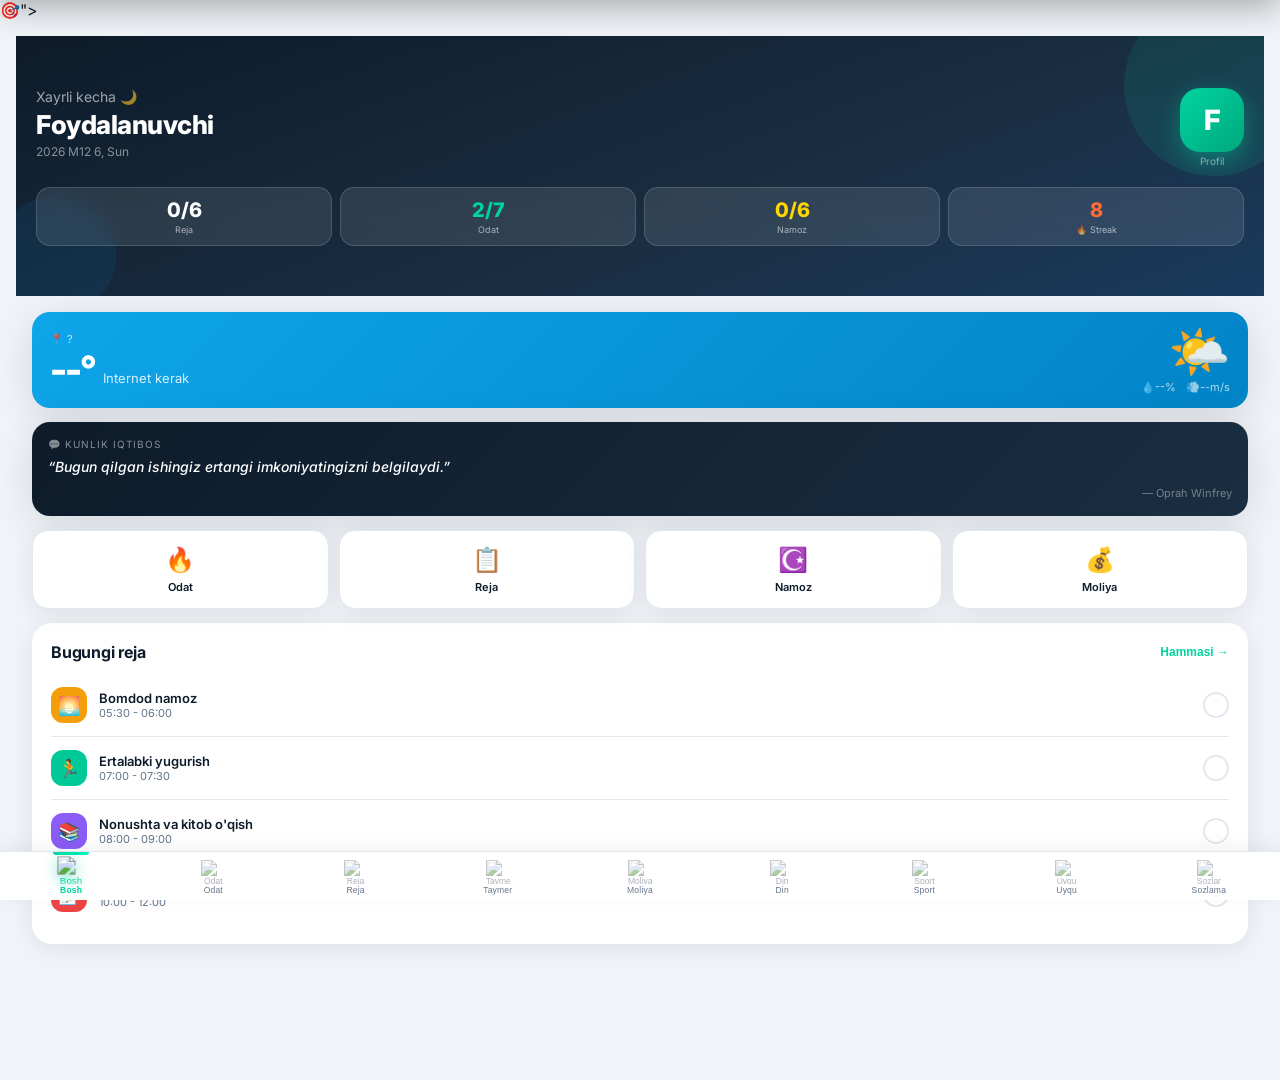
==== intizom_v3_15(2).html @ 3272245a "Add files via upload" ====
<!DOCTYPE html>
<html lang="uz">
<head>
<meta charset="UTF-8">
<link rel="apple-touch-icon" href="[data-uri]"><rect width='100' height='100' rx='22' fill='%230D1B2A'/><text y='.9em' font-size='72' x='50%' text-anchor='middle'>🎯</text></svg>">
<link rel="manifest" href="[data-uri]">
<meta name="viewport" content="width=device-width,initial-scale=1,maximum-scale=1,user-scalable=no">
<title>Intizom</title>
<style>
@import url('https://fonts.googleapis.com/css2?family=Inter:wght@400;500;600;700;800&display=swap');
*{margin:0;padding:0;box-sizing:border-box;-webkit-tap-highlight-color:transparent}
:root{--g:#00D4A0;--gd:#00A87E;--g2:#00F5C0;--navy:#0D1B2A;--nl:#1A2E42;--nl2:#243547;--bg:#F0F4F8;--card:#FFF;--text:#0D1B2A;--t2:#64748B;--bd:#E2E8F0;--red:#F43F5E;--ora:#F59E0B;--pur:#8B5CF6;--blu:#3B82F6;--shadow:0 4px 24px rgba(0,0,0,0.08);--shadow-lg:0 8px 40px rgba(0,0,0,0.12)}
.dark{--bg:#0A0F1A;--card:#111827;--text:#F1F5F9;--t2:#94A3B8;--bd:#1E293B;--navy:#111827;--nl:#1E293B;--nl2:#243547}
body{font-family:'Inter',-apple-system,sans-serif;background:var(--bg);color:var(--text);min-height:100vh;padding-bottom:90px;transition:background .3s,color .3s}

/* TOPBAR */
.topbar{background:linear-gradient(135deg,var(--navy),var(--nl) 60%,var(--nl2));color:#fff;padding:52px 20px 18px;position:sticky;top:0;z-index:100;box-shadow:0 2px 20px rgba(0,0,0,.25)}
.topbar::before{content:'';position:absolute;top:0;left:0;right:0;bottom:0;background:url("data:image/svg+xml,%3Csvg width='60' height='60' xmlns='http://www.w3.org/2000/svg'%3E%3Cg fill='%23fff' fill-opacity='.03'%3E%3Cpath d='M36 34v-4h-2v4h-4v2h4v4h2v-4h4v-2h-4zm0-30V0h-2v4h-4v2h4v4h2V6h4V4h-4zM6 34v-4H4v4H0v2h4v4h2v-4h4v-2H6zM6 4V0H4v4H0v2h4v4h2V6h4V4H6z'/%3E%3C/g%3E%3C/svg%3E");pointer-events:none}
.topbar-inner{display:flex;align-items:center;justify-content:space-between;position:relative}
.topbar h2{font-size:22px;font-weight:800;letter-spacing:-.5px}
.topbar-tabs{display:flex;gap:6px;margin-top:14px;flex-wrap:wrap;position:relative}
.topbar-tab{background:rgba(255,255,255,.1);backdrop-filter:blur(10px);border:1px solid rgba(255,255,255,.15);color:rgba(255,255,255,.75);padding:7px 16px;border-radius:20px;font-size:13px;font-weight:500;cursor:pointer;transition:all .25s}
.topbar-tab.active{background:var(--g);color:#fff;border-color:var(--g);box-shadow:0 4px 12px rgba(0,212,160,.4)}
.icon-btn{background:rgba(255,255,255,.12);border:1px solid rgba(255,255,255,.15);color:#fff;width:34px;height:34px;border-radius:50%;display:flex;align-items:center;justify-content:center;cursor:pointer;font-size:16px}

/* BOTTOM NAV */
.bottom-nav{position:fixed;bottom:0;left:0;right:0;background:var(--card);border-top:1px solid var(--bd);display:flex;z-index:200;padding-bottom:env(safe-area-inset-bottom);box-shadow:0 -4px 20px rgba(0,0,0,.06)}
.nav-item{flex:1;display:flex;flex-direction:column;align-items:center;justify-content:center;gap:4px;padding:7px 2px 8px;font-size:9.5px;font-weight:600;color:var(--t2);background:none;border:none;cursor:pointer;transition:all .25s;min-width:0;position:relative}
.nav-ico{width:24px;height:24px;object-fit:contain;transition:all .25s;opacity:.55;filter:grayscale(.3)}
.nav-item span{line-height:1;letter-spacing:.2px;transition:all .25s}
.nav-item.active{color:var(--g)}
.nav-item.active .nav-ico{opacity:1;filter:none;transform:translateY(-2px) scale(1.15);filter:drop-shadow(0 3px 6px rgba(0,212,160,.5))}
.nav-item.active span{font-weight:700}
.nav-item.active::after{content:'';position:absolute;top:0;left:50%;transform:translateX(-50%);width:36px;height:3px;background:linear-gradient(90deg,var(--g),var(--g2));border-radius:0 0 6px 6px}<!DOCTYPE html>
<html lang="uz">
<head>
<meta charset="UTF-8">
<meta name="viewport" content="width=device-width,initial-scale=1,maximum-scale=1,user-scalable=no">
<title>Intizom</title>
<style>
@import url('https://fonts.googleapis.com/css2?family=Inter:wght@400;500;600;700;800&display=swap');
*{margin:0;padding:0;box-sizing:border-box;-webkit-tap-highlight-color:transparent}
:root{--g:#00D4A0;--gd:#00A87E;--g2:#00F5C0;--navy:#0D1B2A;--nl:#1A2E42;--nl2:#243547;--bg:#F0F4F8;--card:#FFF;--text:#0D1B2A;--t2:#64748B;--bd:#E2E8F0;--red:#F43F5E;--ora:#F59E0B;--pur:#8B5CF6;--blu:#3B82F6;--shadow:0 4px 24px rgba(0,0,0,0.08);--shadow-lg:0 8px 40px rgba(0,0,0,0.12)}
.dark{--bg:#0A0F1A;--card:#111827;--text:#F1F5F9;--t2:#94A3B8;--bd:#1E293B;--navy:#111827;--nl:#1E293B;--nl2:#243547}
body{font-family:'Inter',-apple-system,sans-serif;background:var(--bg);color:var(--text);min-height:100vh;padding-bottom:90px;transition:background .3s,color .3s}

/* TOPBAR */
.topbar{background:linear-gradient(135deg,var(--navy),var(--nl) 60%,var(--nl2));color:#fff;padding:52px 20px 18px;position:sticky;top:0;z-index:100;box-shadow:0 2px 20px rgba(0,0,0,.25)}
.topbar::before{content:'';position:absolute;top:0;left:0;right:0;bottom:0;background:url("data:image/svg+xml,%3Csvg width='60' height='60' xmlns='http://www.w3.org/2000/svg'%3E%3Cg fill='%23fff' fill-opacity='.03'%3E%3Cpath d='M36 34v-4h-2v4h-4v2h4v4h2v-4h4v-2h-4zm0-30V0h-2v4h-4v2h4v4h2V6h4V4h-4zM6 34v-4H4v4H0v2h4v4h2v-4h4v-2H6zM6 4V0H4v4H0v2h4v4h2V6h4V4H6z'/%3E%3C/g%3E%3C/svg%3E");pointer-events:none}
.topbar-inner{display:flex;align-items:center;justify-content:space-between;position:relative}
.topbar h2{font-size:22px;font-weight:800;letter-spacing:-.5px}
.topbar-tabs{display:flex;gap:6px;margin-top:14px;flex-wrap:wrap;position:relative}
.topbar-tab{background:rgba(255,255,255,.1);backdrop-filter:blur(10px);border:1px solid rgba(255,255,255,.15);color:rgba(255,255,255,.75);padding:7px 16px;border-radius:20px;font-size:13px;font-weight:500;cursor:pointer;transition:all .25s}
.topbar-tab.active{background:var(--g);color:#fff;border-color:var(--g);box-shadow:0 4px 12px rgba(0,212,160,.4)}
.icon-btn{background:rgba(255,255,255,.12);border:1px solid rgba(255,255,255,.15);color:#fff;width:34px;height:34px;border-radius:50%;display:flex;align-items:center;justify-content:center;cursor:pointer;font-size:16px}

/* BOTTOM NAV */
.bottom-nav{position:fixed;bottom:0;left:0;right:0;background:var(--card);border-top:1px solid var(--bd);display:flex;z-index:200;padding-bottom:env(safe-area-inset-bottom);box-shadow:0 -4px 20px rgba(0,0,0,.06)}
.nav-item{flex:1;display:flex;flex-direction:column;align-items:center;padding:8px 0 6px;cursor:pointer;color:var(--t2);font-size:8.5px;font-weight:500;gap:2px;border:none;background:none;transition:all .2s}
.nav-item.active{color:var(--g)}
.nav-item svg{width:20px;height:20px;transition:transform .2s}
.nav-item:active svg{transform:scale(.85)}

/* PAGES */
.page{display:none;padding:16px;animation:fadeIn .25s ease}
.page.active{display:block}
@keyframes fadeIn{from{opacity:0;transform:translateY(6px)}to{opacity:1;transform:translateY(0)}}

/* CARDS */
.card{background:var(--card);border-radius:20px;padding:18px;margin-bottom:14px;box-shadow:var(--shadow);border:1px solid rgba(255,255,255,.8);transition:transform .15s}
.dark .card{border-color:var(--bd)}
.grid2{display:grid;grid-template-columns:1fr 1fr;gap:12px;margin-bottom:14px}
.grid2 .card{margin-bottom:0}
.sec-title{font-size:16px;font-weight:700;margin-bottom:14px;color:var(--text);letter-spacing:-.2px}

/* BTNS */
.btn{display:inline-flex;align-items:center;gap:8px;padding:12px 22px;border-radius:14px;font-size:14px;font-weight:600;border:none;cursor:pointer;transition:all .2s;font-family:inherit}
.btn-g{background:linear-gradient(135deg,var(--g),var(--gd));color:#fff;box-shadow:0 4px 15px rgba(0,212,160,.35)}
.btn-out{background:var(--card);color:var(--text);border:1.5px solid var(--bd)}
.btn-red{background:linear-gradient(135deg,var(--red),#E11D48);color:#fff}
.btn:active{transform:scale(.97)}
.btn-block{width:100%;justify-content:center}
.fab{position:fixed;bottom:92px;right:20px;width:56px;height:56px;border-radius:28px;background:linear-gradient(135deg,var(--g),var(--gd));color:#fff;border:none;font-size:28px;display:flex;align-items:center;justify-content:center;box-shadow:0 6px 24px rgba(0,212,160,.5);cursor:pointer;z-index:150;transition:all .2s}
.fab:active{transform:scale(.92)}

/* HERO */
.hero{background:linear-gradient(135deg,var(--navy),var(--nl));border-radius:20px;padding:20px;margin-bottom:14px;color:#fff;position:relative;overflow:hidden;box-shadow:var(--shadow-lg)}
.hero::before{content:'';position:absolute;top:-20px;right:-20px;width:100px;height:100px;border-radius:50%;background:rgba(0,212,160,.2)}

/* ITEMS */
.item{display:flex;align-items:center;gap:12px;padding:13px 0;border-bottom:1px solid var(--bd)}
.item:last-child{border-bottom:none}
.check{width:26px;height:26px;border-radius:50%;border:2.5px solid var(--bd);cursor:pointer;flex-shrink:0;display:flex;align-items:center;justify-content:center;transition:all .25s}
.check.done{background:linear-gradient(135deg,var(--g),var(--gd));border-color:transparent;box-shadow:0 3px 10px rgba(0,212,160,.35)}
.del-btn{color:var(--t2);background:none;border:none;font-size:20px;cursor:pointer;padding:4px;opacity:.5;line-height:1}

/* HABIT CARD */
.hcard{background:var(--card);border-radius:20px;border:1.5px solid var(--bd);padding:16px;margin-bottom:12px;box-shadow:var(--shadow);transition:all .3s}
.hcard.done{background:linear-gradient(135deg,rgba(0,212,160,.07),rgba(0,168,255,.04));border-color:rgba(0,212,160,.2);box-shadow:0 4px 20px rgba(0,212,160,.12)}
.hicon{width:54px;height:54px;border-radius:18px;display:flex;align-items:center;justify-content:center;font-size:24px;flex-shrink:0;box-shadow:0 4px 14px rgba(0,0,0,.18)}
.hbtn{width:40px;height:40px;border-radius:50%;border:2.5px solid var(--g);background:transparent;color:var(--g);font-size:20px;font-weight:700;display:flex;align-items:center;justify-content:center;cursor:pointer;transition:all .25s;flex-shrink:0}
.hbtn.done{background:linear-gradient(135deg,var(--g),var(--gd));color:#fff;border-color:transparent;box-shadow:0 4px 12px rgba(0,212,160,.4)}

/* TIMER */
.timer-ring{position:relative;width:240px;height:240px;margin:0 auto 28px}
.timer-ring svg{position:absolute;top:0;left:0;transform:rotate(-90deg)}
.timer-circle-bg{fill:none;stroke:var(--bd);stroke-width:10}
.timer-circle-fg{fill:none;stroke:url(#tGrad);stroke-width:10;stroke-linecap:round;transition:stroke-dashoffset 1s linear}
.timer-inner{position:absolute;inset:0;display:flex;flex-direction:column;align-items:center;justify-content:center;background:linear-gradient(135deg,var(--navy),var(--nl));border-radius:50%;box-shadow:inset 0 4px 20px rgba(0,0,0,.3),0 8px 32px rgba(13,27,42,.4)}

/* FINANCE */
.fcards{display:grid;grid-template-columns:1fr 1fr;gap:12px;margin-bottom:16px}
.fcard{background:var(--card);border-radius:18px;padding:16px;box-shadow:var(--shadow);border:1px solid rgba(255,255,255,.8)}
.dark .fcard{border-color:var(--bd)}
.ficon{width:40px;height:40px;border-radius:12px;margin-bottom:10px;display:flex;align-items:center;justify-content:center}
.titem{display:flex;align-items:center;gap:12px;padding:11px 0;border-bottom:1px solid var(--bd)}
.titem:last-child{border-bottom:none}
.ticon{width:38px;height:38px;border-radius:12px;display:flex;align-items:center;justify-content:center;font-size:17px;flex-shrink:0}

/* MODAL */
.moverlay{position:fixed;inset:0;background:rgba(0,0,0,.6);backdrop-filter:blur(4px);z-index:300;display:none;align-items:flex-end}
.moverlay.open{display:flex;animation:fadeIn .2s ease}
.modal{background:var(--card);border-radius:28px 28px 0 0;padding:24px 20px 32px;width:100%;max-height:88vh;overflow-y:auto;box-shadow:0 -8px 40px rgba(0,0,0,.2)}
.mhandle{width:40px;height:4px;background:var(--bd);border-radius:2px;margin:0 auto 20px}
.mtitle{font-size:20px;font-weight:800;margin-bottom:18px;color:var(--text);letter-spacing:-.5px}
.igroup{margin-bottom:16px}
.ilabel{font-size:13px;color:var(--t2);margin-bottom:8px;display:block;font-weight:500}
.inp{width:100%;padding:13px 16px;border:2px solid var(--bd);border-radius:14px;font-size:15px;outline:none;background:var(--bg);color:var(--text);transition:border-color .2s;font-family:inherit}
.inp:focus{border-color:var(--g);background:var(--card)}
.sel{width:100%;padding:13px 16px;border:2px solid var(--bd);border-radius:14px;font-size:15px;outline:none;background:var(--bg);color:var(--text);-webkit-appearance:none;font-family:inherit}
.mactions{display:flex;gap:10px;margin-top:20px}
.mactions .btn{flex:1;justify-content:center;padding:14px}

/* NAMOZ */
.nitem{display:flex;align-items:center;gap:12px;padding:13px 0;border-bottom:1px solid var(--bd)}
.nitem:last-child{border-bottom:none}
.nicon{width:46px;height:46px;border-radius:16px;display:flex;align-items:center;justify-content:center;flex-shrink:0}
.nbtn{width:34px;height:34px;border-radius:50%;border:2.5px solid var(--g);background:none;color:var(--g);font-size:16px;font-weight:700;display:flex;align-items:center;justify-content:center;cursor:pointer;transition:all .25s}
.nbtn.done{background:linear-gradient(135deg,var(--g),var(--gd));color:#fff;border-color:transparent;box-shadow:0 3px 10px rgba(0,212,160,.35)}

/* STAT BAR */
.sbar-wrap{margin-bottom:12px}
.sbar-label{display:flex;justify-content:space-between;font-size:13px;margin-bottom:6px;font-weight:500}
.sbar{height:8px;border-radius:4px;background:var(--bd);overflow:hidden}
.sbar-fill{height:100%;border-radius:4px;transition:width .7s ease}

/* NOTIF */
.notif{position:fixed;top:0;left:0;right:0;background:linear-gradient(135deg,var(--navy),var(--nl));color:#fff;padding:60px 20px 20px;z-index:500;transform:translateY(-100%);transition:transform .4s cubic-bezier(.34,1.56,.64,1);text-align:center;box-shadow:0 8px 32px rgba(0,0,0,.3)}
.notif.show{transform:translateY(0)}

/* PROFILE HEADER */
.phdr{background:linear-gradient(135deg,var(--navy) 0%,var(--nl) 50%,#1a3a5c 100%);border-radius:24px;padding:28px;margin-bottom:16px;color:#fff;text-align:center;position:relative;overflow:hidden;box-shadow:var(--shadow-lg)}
.phdr::before{content:'';position:absolute;top:-30px;right:-30px;width:120px;height:120px;border-radius:50%;background:rgba(0,212,160,.15)}
.phdr::after{content:'';position:absolute;bottom:-20px;left:-20px;width:80px;height:80px;border-radius:50%;background:rgba(0,168,255,.1)}
.pavatar{width:72px;height:72px;border-radius:22px;background:linear-gradient(135deg,var(--g),var(--gd));display:flex;align-items:center;justify-content:center;font-size:32px;font-weight:800;margin:0 auto 14px;color:#fff;position:relative;z-index:1;box-shadow:0 8px 24px rgba(0,212,160,.4);overflow:hidden;cursor:pointer}
.sitem{display:flex;align-items:center;gap:14px;padding:15px 0;border-bottom:1px solid var(--bd);cursor:pointer;transition:opacity .15s}
.sitem:last-child{border-bottom:none}
.sitem:active{opacity:.7}
.sicon{width:40px;height:40px;border-radius:12px;display:flex;align-items:center;justify-content:center;font-size:19px;flex-shrink:0}

/* REJA ITEM */
.ritem{background:var(--card);border-radius:16px;padding:14px;margin-bottom:10px;border:1.5px solid var(--bd);box-shadow:var(--shadow);transition:all .3s}
.ritem.now{background:linear-gradient(135deg,rgba(0,212,160,.08),rgba(0,168,255,.05));border-color:rgba(0,212,160,.3)}
.ritem.past{border-color:rgba(244,63,94,.15)}
.ritem.rdone{opacity:.6}

/* UYQU */
.sleep-arc{position:relative;width:200px;height:100px;margin:0 auto}

/* EMPTY */
.empty{text-align:center;padding:36px 0;color:var(--t2);font-size:14px;line-height:1.8}

/* PROGRESS RING */
.prog-ring{position:relative;width:80px;height:80px}
.prog-ring svg{position:absolute;top:0;left:0;transform:rotate(-90deg)}
.pin-btn{padding:16px;border-radius:16px;border:1.5px solid var(--bd);background:var(--card);font-size:22px;font-weight:600;cursor:pointer;color:var(--text);transition:all .15s;box-shadow:var(--shadow)}
.pin-btn:active{transform:scale(.92);background:var(--g);color:#fff;border-color:var(--g)}
@keyframes shake{0%,100%{transform:translateX(0)}25%,75%{transform:translateX(-6px)}50%{transform:translateX(6px)}}
</style>
<meta name="mobile-web-app-capable" content="yes">
<meta name="apple-mobile-web-app-capable" content="yes">
<meta name="apple-mobile-web-app-status-bar-style" content="black-translucent">
<meta name="apple-mobile-web-app-title" content="Intizom">
<meta name="theme-color" content="#00D4A0">
<meta name="description" content="Shaxsiy intizom va kunlik rejalashtirish ilovasi">
<link rel="apple-touch-icon" href="[data-uri]">
<link rel="manifest" href="[data-uri]">
</head>
<body>

<!-- NOTIF -->
<div class="notif" id="notif">
  <div id="notif-title" style="font-size:17px;font-weight:700"></div>
  <div id="notif-body" style="font-size:14px;opacity:.8;margin-top:5px"></div>
  <div style="width:40px;height:4px;background:rgba(255,255,255,.3);border-radius:2px;margin:12px auto 0"></div>
</div>

<!-- BOTTOM NAV -->
<nav class="bottom-nav">
  <button class="nav-item active" id="nav-bosh" onclick="gotoPage('bosh',this)">
    <img src="https://cdn.jsdelivr.net/npm/twemoji@14.0.2/assets/72x72/1f3e0.png" alt="Bosh" class="nav-ico">
    <span>Bosh</span>
  </button>
  <button class="nav-item" id="nav-odat" onclick="gotoPage('odat',this)">
    <img src="https://cdn.jsdelivr.net/npm/twemoji@14.0.2/assets/72x72/26a1.png" alt="Odat" class="nav-ico">
    <span>Odat</span>
  </button>
  <button class="nav-item" id="nav-reja" onclick="gotoPage('reja',this)">
    <img src="https://cdn.jsdelivr.net/npm/twemoji@14.0.2/assets/72x72/1f4cb.png" alt="Reja" class="nav-ico">
    <span>Reja</span>
  </button>
  <button class="nav-item" id="nav-taymer" onclick="gotoPage('taymer',this)">
    <img src="https://cdn.jsdelivr.net/npm/twemoji@14.0.2/assets/72x72/23f1.png" alt="Taymer" class="nav-ico">
    <span>Taymer</span>
  </button>
  <button class="nav-item" id="nav-moliya" onclick="gotoPage('moliya',this)">
    <img src="https://cdn.jsdelivr.net/npm/twemoji@14.0.2/assets/72x72/1f4b0.png" alt="Moliya" class="nav-ico">
    <span>Moliya</span>
  </button>
  <button class="nav-item" id="nav-din" onclick="gotoPage('din',this)">
    <img src="https://cdn.jsdelivr.net/npm/twemoji@14.0.2/assets/72x72/1f54c.png" alt="Din" class="nav-ico">
    <span>Din</span>
  </button>
  <button class="nav-item" id="nav-sport" onclick="gotoPage('sport',this)">
    <img src="https://cdn.jsdelivr.net/npm/twemoji@14.0.2/assets/72x72/1f3cb.png" alt="Sport" class="nav-ico">
    <span>Sport</span>
  </button>
  <button class="nav-item" id="nav-uyqu" onclick="gotoPage('uyqu',this)">
    <img src="https://cdn.jsdelivr.net/npm/twemoji@14.0.2/assets/72x72/1f319.png" alt="Uyqu" class="nav-ico">
    <span>Uyqu</span>
  </button>
  <button class="nav-item" id="nav-sozlama" onclick="gotoPage('sozlama',this)">
    <img src="https://cdn.jsdelivr.net/npm/twemoji@14.0.2/assets/72x72/2699.png" alt="Sozlama" class="nav-ico">
    <span>Sozlama</span>
  </button>
</nav>

<!-- BOSH SAHIFA -->
<div id="page-bosh" class="page active">
  <div style="background:linear-gradient(160deg,var(--navy),var(--nl) 60%,#1a3a5c);min-height:260px;padding:52px 20px 24px;position:relative;overflow:hidden">
    <div style="position:absolute;top:-40px;right:-40px;width:180px;height:180px;border-radius:50%;background:rgba(0,212,160,.1)"></div>
    <div style="position:absolute;bottom:-20px;left:-20px;width:120px;height:120px;border-radius:50%;background:rgba(0,168,255,.08)"></div>
    <div style="position:relative;z-index:1;display:flex;justify-content:space-between;align-items:flex-start;margin-bottom:20px">
      <div>
        <div id="b-salom" style="font-size:14px;color:rgba(255,255,255,.6);margin-bottom:4px">Xayrli tong ☀️</div>
        <div id="b-ism" style="font-size:26px;font-weight:800;color:#fff;letter-spacing:-.5px">Foydalanuvchi</div>
        <div id="b-sana" style="font-size:12px;color:rgba(255,255,255,.5);margin-top:4px"></div>
      </div>
      <div onclick="openM('profil-modal')" style="cursor:pointer;text-align:center">
        <div id="b-avatar" style="width:64px;height:64px;border-radius:20px;background:linear-gradient(135deg,var(--g),var(--gd));display:flex;align-items:center;justify-content:center;font-size:28px;font-weight:800;color:#fff;box-shadow:0 8px 24px rgba(0,212,160,.4);overflow:hidden">
          <span id="b-av-l">F</span><img id="b-av-i" style="display:none;width:100%;height:100%;object-fit:cover">
        </div>
        <div style="font-size:10px;color:rgba(255,255,255,.5);margin-top:3px">Profil</div>
      </div>
    </div>
    <div style="display:grid;grid-template-columns:repeat(4,1fr);gap:8px;position:relative;z-index:1">
      <div style="background:rgba(255,255,255,.1);backdrop-filter:blur(10px);border-radius:14px;padding:10px 6px;text-align:center;border:1px solid rgba(255,255,255,.15)">
        <div id="b-st1" style="font-size:20px;font-weight:800;color:#fff">0</div>
        <div style="font-size:9px;color:rgba(255,255,255,.6);margin-top:2px">Reja</div>
      </div>
      <div style="background:rgba(255,255,255,.1);backdrop-filter:blur(10px);border-radius:14px;padding:10px 6px;text-align:center;border:1px solid rgba(255,255,255,.15)">
        <div id="b-st2" style="font-size:20px;font-weight:800;color:var(--g)">0</div>
        <div style="font-size:9px;color:rgba(255,255,255,.6);margin-top:2px">Odat</div>
      </div>
      <div style="background:rgba(255,255,255,.1);backdrop-filter:blur(10px);border-radius:14px;padding:10px 6px;text-align:center;border:1px solid rgba(255,255,255,.15)">
        <div id="b-st3" style="font-size:20px;font-weight:800;color:#FFD700">0</div>
        <div style="font-size:9px;color:rgba(255,255,255,.6);margin-top:2px">Namoz</div>
      </div>
      <div style="background:rgba(255,255,255,.1);backdrop-filter:blur(10px);border-radius:14px;padding:10px 6px;text-align:center;border:1px solid rgba(255,255,255,.15)">
        <div id="b-st4" style="font-size:20px;font-weight:800;color:#FF6B35">0</div>
        <div style="font-size:9px;color:rgba(255,255,255,.6);margin-top:2px">🔥 Streak</div>
      </div>
    </div>
  </div>
  <div style="padding:16px">
    <!-- Ob-havo -->
    <div onclick="loadObhavo()" style="background:linear-gradient(135deg,#0EA5E9,#0284C7);border-radius:18px;padding:14px 18px;margin-bottom:14px;color:#fff;cursor:pointer;box-shadow:var(--shadow-lg)">
      <div style="display:flex;justify-content:space-between;align-items:center">
        <div>
          <div id="ob-loc" style="font-size:11px;opacity:.75">📍 Aniqlanmoqda...</div>
          <div style="display:flex;align-items:baseline;gap:8px;margin-top:4px">
            <div id="ob-temp" style="font-size:38px;font-weight:800;line-height:1;letter-spacing:-2px">--°</div>
            <div id="ob-desc" style="font-size:13px;opacity:.85">Yuklanmoqda</div>
          </div>
        </div>
        <div style="text-align:right">
          <div id="ob-icon" style="font-size:50px;line-height:1">🌤️</div>
          <div style="display:flex;gap:10px;margin-top:4px;justify-content:flex-end">
            <span style="font-size:11px;opacity:.7">💧<span id="ob-hum">--</span>%</span>
            <span style="font-size:11px;opacity:.7">💨<span id="ob-spd">--</span>m/s</span>
          </div>
        </div>
      </div>
    </div>
    <!-- Motivatsiya -->
    <div onclick="nextMotiv()" style="background:linear-gradient(135deg,var(--navy),var(--nl));border-radius:18px;padding:16px;margin-bottom:14px;cursor:pointer;box-shadow:var(--shadow-lg)">
      <div style="font-size:10px;color:rgba(255,255,255,.5);margin-bottom:6px;letter-spacing:1px">💬 KUNLIK IQTIBOS</div>
      <div id="b-motiv" style="font-size:14px;font-weight:500;color:#fff;line-height:1.6;font-style:italic"></div>
      <div id="b-motiv-a" style="font-size:11px;color:rgba(255,255,255,.4);margin-top:8px;text-align:right"></div>
    </div>
    <!-- Tezkor havolalar -->
    <div style="display:grid;grid-template-columns:repeat(4,1fr);gap:10px;margin-bottom:14px">
      <div onclick="gotoPage('odat',document.getElementById('nav-odat'))" style="background:var(--card);border-radius:16px;padding:14px 8px;text-align:center;cursor:pointer;box-shadow:var(--shadow);border:1px solid var(--bd)"><div style="font-size:24px;margin-bottom:6px">🔥</div><div style="font-size:11px;font-weight:600;color:var(--text)">Odat</div></div>
      <div onclick="gotoPage('reja',document.getElementById('nav-reja'))" style="background:var(--card);border-radius:16px;padding:14px 8px;text-align:center;cursor:pointer;box-shadow:var(--shadow);border:1px solid var(--bd)"><div style="font-size:24px;margin-bottom:6px">📋</div><div style="font-size:11px;font-weight:600;color:var(--text)">Reja</div></div>
      <div onclick="gotoPage('din',document.getElementById('nav-din'))" style="background:var(--card);border-radius:16px;padding:14px 8px;text-align:center;cursor:pointer;box-shadow:var(--shadow);border:1px solid var(--bd)"><div style="font-size:24px;margin-bottom:6px">☪️</div><div style="font-size:11px;font-weight:600;color:var(--text)">Namoz</div></div>
      <div onclick="gotoPage('moliya',document.getElementById('nav-moliya'))" style="background:var(--card);border-radius:16px;padding:14px 8px;text-align:center;cursor:pointer;box-shadow:var(--shadow);border:1px solid var(--bd)"><div style="font-size:24px;margin-bottom:6px">💰</div><div style="font-size:11px;font-weight:600;color:var(--text)">Moliya</div></div>
    </div>
    <!-- Bugungi reja preview -->
    <div class="card">
      <div style="display:flex;justify-content:space-between;align-items:center;margin-bottom:12px">
        <div class="sec-title" style="margin-bottom:0">Bugungi reja</div>
        <button onclick="gotoPage('reja',document.getElementById('nav-reja'))" style="font-size:12px;color:var(--g);background:none;border:none;cursor:pointer;font-weight:600">Hammasi →</button>
      </div>
      <div id="b-reja-list"></div>
    </div>
  </div>
</div>

<!-- ODAT -->
<div id="page-odat" class="page">
  <div class="topbar">
    <div class="topbar-inner"><h2>Odatlar</h2></div>
    <div class="topbar-tabs">
      <button class="topbar-tab active" onclick="showOdatTab('kunlik',this)">Kunlik</button>
      <button class="topbar-tab" onclick="showOdatTab('stat',this)">Statistika</button>
    </div>
  </div>
  <div style="padding:16px">
    <div style="background:linear-gradient(135deg,var(--navy),var(--nl));border-radius:20px;padding:18px;margin-bottom:14px;box-shadow:var(--shadow-lg)">
      <div style="display:flex;justify-content:space-between;align-items:center;margin-bottom:12px">
        <div><div style="font-size:12px;color:rgba(255,255,255,.6);margin-bottom:2px">Bugungi odatlar</div>
        <div id="odat-prog-t" style="font-size:22px;font-weight:800;color:#fff">0/0</div></div>
        <div style="font-size:28px">🎯</div>
      </div>
      <div style="background:rgba(255,255,255,.15);border-radius:8px;height:8px">
        <div id="odat-prog-b" style="background:linear-gradient(90deg,var(--g),var(--g2));height:8px;border-radius:8px;width:0%;transition:width .5s"></div>
      </div>
    </div>
    <div id="odat-kunlik"><div id="odat-list"></div></div>
    <div id="odat-stat" style="display:none"><div class="card"><div class="sec-title">Haftalik natija</div><div id="odat-stat-list"></div></div></div>
  </div>
  <button class="fab" onclick="openM('odat-modal')">+</button>
</div>

<!-- REJA -->
<div id="page-reja" class="page">
  <div class="topbar">
    <div class="topbar-inner"><h2>📋 Kunlik Reja</h2><span id="reja-sana" style="font-size:11px;opacity:.7"></span></div>
    <div class="topbar-tabs">
      <button class="topbar-tab active" onclick="showRejaTab('bugun',this)">Bugun</button>
      <button class="topbar-tab" onclick="showRejaTab('shablon',this)">Shablon</button>
    </div>
  </div>
  <div style="padding:16px">
    <div id="reja-bugun">
      <div style="background:linear-gradient(135deg,var(--navy),var(--nl));border-radius:20px;padding:18px;margin-bottom:14px;box-shadow:var(--shadow-lg)">
        <div style="display:flex;justify-content:space-between;align-items:center;margin-bottom:10px">
          <div><div style="font-size:12px;color:rgba(255,255,255,.6)">Bugungi reja</div>
          <div id="reja-prog-t" style="font-size:22px;font-weight:800;color:#fff">0/0</div></div>
          <div id="reja-clock" style="font-size:26px;font-weight:800;color:var(--g)">00:00</div>
        </div>
        <div style="background:rgba(255,255,255,.15);border-radius:6px;height:6px">
          <div id="reja-prog-b" style="background:linear-gradient(90deg,var(--g),#00A8FF);height:6px;border-radius:6px;width:0%;transition:width .5s"></div>
        </div>
      </div>
      <div class="card"><div class="sec-title">Vaqt jadvali</div><div id="reja-list"></div></div>
    </div>
    <div id="reja-shablon" style="display:none">
      <div class="card"><div class="sec-title">Shablon</div><div id="shablon-list"></div>
      <button onclick="applyToday()" class="btn btn-g btn-block" style="margin-top:14px">📋 Bugunga qo&#39;llash</button></div>
    </div>
  </div>
  <button class="fab" onclick="openRejaModal()">+</button>
</div>

<!-- TAYMER -->
<div id="page-taymer" class="page">
  <div class="topbar"><div class="topbar-inner"><h2>⏱ Taymer</h2></div></div>
  <div style="padding:16px">
    <div style="display:flex;gap:8px;justify-content:center;margin-bottom:24px;flex-wrap:wrap">
      <button class="topbar-tab active" style="color:rgba(255,255,255,.75)" onclick="setTMode('pom',this)">Pomodoro</button>
      <button class="topbar-tab" style="color:rgba(255,255,255,.75)" onclick="setTMode('short',this)">Qisqa</button>
      <button class="topbar-tab" style="color:rgba(255,255,255,.75)" onclick="setTMode('long',this)">Uzoq</button>
    </div>
    <div style="text-align:center;padding:8px 0">
      <div class="timer-ring">
        <svg width="240" height="240" viewBox="0 0 240 240"><defs><linearGradient id="tGrad" x1="0%" y1="0%" x2="100%" y2="100%"><stop offset="0%" style="stop-color:#00D4A0"/><stop offset="100%" style="stop-color:#00A8FF"/></linearGradient></defs>
        <circle class="timer-circle-bg" cx="120" cy="120" r="108"/>
        <circle class="timer-circle-fg" id="t-ring" cx="120" cy="120" r="108" stroke-dasharray="678.6" stroke-dashoffset="0"/></svg>
        <div class="timer-inner">
          <div id="t-display" style="font-size:54px;font-weight:800;color:#fff;letter-spacing:-3px;font-variant-numeric:tabular-nums">25:00</div>
          <div id="t-label" style="font-size:13px;color:rgba(255,255,255,.5);margin-top:4px">Pomodoro</div>
        </div>
      </div>
      <div style="display:flex;gap:16px;justify-content:center;margin-bottom:24px">
        <button onclick="resetT()" style="width:56px;height:56px;border-radius:50%;background:var(--bd);color:var(--text);border:none;font-size:20px;cursor:pointer">↺</button>
        <button id="t-play" onclick="toggleT()" style="width:64px;height:64px;border-radius:50%;background:linear-gradient(135deg,var(--navy),var(--nl));color:#fff;border:none;font-size:22px;cursor:pointer;box-shadow:0 6px 20px rgba(13,27,42,.35)">▶</button>
        <button onclick="skipT()" style="width:56px;height:56px;border-radius:50%;background:var(--bd);color:var(--text);border:none;font-size:20px;cursor:pointer">⏭</button>
      </div>
    </div>
    <div class="grid2">
      <div class="card"><div style="font-size:13px;color:var(--t2)">Sessiyalar</div><div id="t-sess" style="font-size:32px;font-weight:800;color:var(--g)">0</div></div>
      <div class="card"><div style="font-size:13px;color:var(--t2)">Daqiqalar</div><div id="t-total" style="font-size:32px;font-weight:800;color:var(--text)">0</div></div>
    </div>
    <!-- Fokus musiqa -->
    <div class="card">
      <div style="display:flex;justify-content:space-between;align-items:center;margin-bottom:12px">
        <div class="sec-title" style="margin-bottom:0">🎵 Fokus musiqasi</div>
        <div id="muz-st" style="font-size:12px;color:var(--t2)">To&#39;xtatilgan</div>
      </div>
      <div style="display:flex;gap:8px;flex-wrap:wrap">
        <button onclick="playMuz('rain')" id="muz-rain" style="flex:1;min-width:60px;padding:10px 6px;border-radius:12px;border:2px solid var(--bd);background:var(--bg);font-size:13px;cursor:pointer;text-align:center">🌧️<br><small>Yomg&#39;ir</small></button>
        <button onclick="playMuz('forest')" id="muz-forest" style="flex:1;min-width:60px;padding:10px 6px;border-radius:12px;border:2px solid var(--bd);background:var(--bg);font-size:13px;cursor:pointer;text-align:center">🌲<br><small>O&#39;rmon</small></button>
        <button onclick="playMuz('waves')" id="muz-waves" style="flex:1;min-width:60px;padding:10px 6px;border-radius:12px;border:2px solid var(--bd);background:var(--bg);font-size:13px;cursor:pointer;text-align:center">🌊<br><small>To&#39;lqin</small></button>
        <button onclick="playMuz('white')" id="muz-white" style="flex:1;min-width:60px;padding:10px 6px;border-radius:12px;border:2px solid var(--bd);background:var(--bg);font-size:13px;cursor:pointer;text-align:center">📻<br><small>Shovqin</small></button>
        <button onclick="stopMuz()" style="flex:1;min-width:60px;padding:10px 6px;border-radius:12px;border:2px solid var(--red);background:rgba(244,63,94,.1);color:var(--red);font-size:13px;cursor:pointer;text-align:center">⏹️<br><small>To&#39;xtat</small></button>
      </div>
    </div>
  </div>
</div>

<!-- MOLIYA -->
<div id="page-moliya" class="page">
  <div class="topbar">
    <div class="topbar-inner"><h2>💰 Moliya</h2></div>
    <div class="topbar-tabs">
      <button class="topbar-tab active" onclick="showMoliyaTab('panel',this)">Panel</button>
      <button class="topbar-tab" onclick="showMoliyaTab('stat',this)">Statistika</button>
    </div>
  </div>
  <div style="padding:16px">
    <div style="display:flex;align-items:center;justify-content:space-between;margin-bottom:16px">
      <button onclick="changeOy(-1)" style="background:var(--card);border:1px solid var(--bd);border-radius:50%;width:34px;height:34px;cursor:pointer;font-size:18px;color:var(--t2)">&#8249;</button>
      <span id="mol-oy" style="font-size:17px;font-weight:700"></span>
      <button onclick="changeOy(1)" style="background:var(--card);border:1px solid var(--bd);border-radius:50%;width:34px;height:34px;cursor:pointer;font-size:18px;color:var(--t2)">&#8250;</button>
    </div>
    <div id="mol-panel">
      <div class="fcards">
        <div class="fcard" style="background:linear-gradient(135deg,rgba(0,212,160,.08),rgba(0,212,160,.03))">
          <div class="ficon" style="background:linear-gradient(135deg,#00C896,#00A87E)"><svg width="20" height="20" viewBox="0 0 20 20" fill="none"><path d="M10 15V5M5 9l5-4 5 4" stroke="white" stroke-width="2" stroke-linecap="round"/></svg></div>
          <div style="font-size:12px;color:var(--t2)">Daromad</div>
          <div id="mol-inc" style="font-size:20px;font-weight:800;color:var(--g)">0</div>
        </div>
        <div class="fcard" style="background:linear-gradient(135deg,rgba(244,63,94,.08),rgba(244,63,94,.03))">
          <div class="ficon" style="background:linear-gradient(135deg,#F43F5E,#E11D48)"><svg width="20" height="20" viewBox="0 0 20 20" fill="none"><path d="M10 5v10M5 11l5 4 5-4" stroke="white" stroke-width="2" stroke-linecap="round"/></svg></div>
          <div style="font-size:12px;color:var(--t2)">Xarajat</div>
          <div id="mol-exp" style="font-size:20px;font-weight:800;color:var(--red)">0</div>
        </div>
        <div class="fcard" style="background:linear-gradient(135deg,rgba(59,130,246,.08),rgba(59,130,246,.03))">
          <div class="ficon" style="background:linear-gradient(135deg,#3B82F6,#2563EB)"><svg width="20" height="20" viewBox="0 0 20 20" fill="none"><rect x="2" y="5" width="16" height="12" rx="2" stroke="white" stroke-width="1.8"/><path d="M2 9h16" stroke="white" stroke-width="1.8"/><circle cx="6" cy="13" r="1.5" fill="white"/></svg></div>
          <div style="font-size:12px;color:var(--t2)">Balans</div>
          <div id="mol-bal" style="font-size:20px;font-weight:800;color:var(--blu)">0</div>
        </div>
        <div class="fcard" style="background:linear-gradient(135deg,rgba(139,92,246,.08),rgba(139,92,246,.03))">
          <div class="ficon" style="background:linear-gradient(135deg,#8B5CF6,#7C3AED)"><svg width="20" height="20" viewBox="0 0 20 20" fill="none"><ellipse cx="10" cy="13" rx="6" ry="3.5" stroke="white" stroke-width="1.8"/><path d="M4 10c0-1.9 2.7-3.5 6-3.5s6 1.6 6 3.5" stroke="white" stroke-width="1.8" stroke-linecap="round"/><path d="M4 7c0-1.9 2.7-3.5 6-3.5s6 1.6 6 3.5" stroke="white" stroke-width="1.8" stroke-linecap="round"/></svg></div>
          <div style="font-size:12px;color:var(--t2)">Jamg&#39;arma</div>
          <div id="mol-sav" style="font-size:20px;font-weight:800;color:var(--pur)">0</div>
        </div>
      </div>
      <div class="card"><div class="sec-title">Tranzaksiyalar</div><div id="mol-list"></div></div>
    </div>
    <div id="mol-stat" style="display:none"><div class="card"><div class="sec-title">Xarajatlar</div><div id="mol-stat-list"></div></div></div>
  </div>
  <button class="fab" onclick="openM('mol-modal')">+</button>
</div>

<!-- DIN -->
<div id="page-din" class="page">
  <div class="topbar">
    <div class="topbar-inner"><h2>☪️ Din</h2><span style="font-size:11px;opacity:.7">📍 Buxoro</span></div>
    <div class="topbar-tabs">
      <button class="topbar-tab active" onclick="showDinTab('namoz',this)">Namoz</button>
      <button class="topbar-tab" onclick="showDinTab('quron',this)">Qur&#39;on</button>
    </div>
  </div>
  <div style="padding:16px">
    <div id="din-namoz">
      <div style="background:linear-gradient(135deg,#1a1a3e,#2d2d6b);border-radius:20px;padding:18px;margin-bottom:14px;box-shadow:var(--shadow-lg)">
        <div style="display:flex;justify-content:space-between;align-items:center;margin-bottom:10px">
          <div style="font-size:12px;color:rgba(255,255,255,.6)">Bugungi namozlar</div>
          <div id="namoz-prog-t" style="font-size:16px;font-weight:700;color:#FFD700">0/6</div>
        </div>
        <div style="background:rgba(255,255,255,.15);border-radius:6px;height:6px">
          <div id="namoz-prog-b" style="background:linear-gradient(90deg,#FFD700,#FFA500);height:6px;border-radius:6px;width:0%;transition:width .5s"></div>
        </div>
      </div>
      <div class="card"><div id="namoz-list"></div></div>
    </div>
    <div id="din-quron" style="display:none">
      <div class="card">
        <div style="display:flex;justify-content:space-between;align-items:center;margin-bottom:12px">
          <div class="sec-title" style="margin-bottom:0">📖 30 Juz</div>
          <button onclick="resetQuron()" style="font-size:12px;color:var(--t2);background:none;border:none;cursor:pointer">Qayta boshlash</button>
        </div>
        <div id="quron-prog-t" style="font-size:13px;color:var(--t2);margin-bottom:8px">0/30 juz</div>
        <div style="background:var(--bd);border-radius:6px;height:8px;margin-bottom:16px">
          <div id="quron-prog-b" style="background:linear-gradient(90deg,#00A87E,#00C896);height:8px;border-radius:6px;width:0%;transition:width .5s"></div>
        </div>
        <div id="quron-grid" style="display:grid;grid-template-columns:repeat(5,1fr);gap:8px"></div>
      </div>
      <div class="card"><div id="juz-detail"><div class="empty">Juz bosing</div></div></div>
    </div>
  </div>
</div>

<!-- SPORT -->
<div id="page-sport" class="page">
  <div class="topbar">
    <div class="topbar-inner"><h2>💪 Sport</h2></div>
    <div class="topbar-tabs">
      <button class="topbar-tab active" onclick="showSportTab('bugun',this)">Bugun</button>
      <button class="topbar-tab" onclick="showSportTab('tarix',this)">Tarix</button>
      <button class="topbar-tab" onclick="showSportTab('vazn',this)">Vazn</button>
    </div>
  </div>
  <div style="padding:16px">
    <div id="sport-bugun">
      <div style="background:linear-gradient(135deg,#FF6B35,#F97316);border-radius:20px;padding:18px;margin-bottom:14px;box-shadow:var(--shadow-lg)">
        <div style="display:flex;justify-content:space-between">
          <div><div style="font-size:12px;color:rgba(255,255,255,.7)">Kaloriya</div><div id="sp-kal" style="font-size:36px;font-weight:800;color:#fff">0</div><div style="font-size:11px;color:rgba(255,255,255,.6)">kcal</div></div>
          <div style="text-align:right"><div style="font-size:12px;color:rgba(255,255,255,.7)">Mashqlar</div><div id="sp-cnt" style="font-size:36px;font-weight:800;color:#fff">0</div><div style="font-size:11px;color:rgba(255,255,255,.6)">ta</div></div>
        </div>
      </div>
      <div class="card"><div class="sec-title">Bugungi mashqlar</div><div id="sport-list"></div></div>
    </div>
    <div id="sport-tarix" style="display:none"><div class="card"><div class="sec-title">Tarix</div><div id="sport-hist"></div></div></div>
    <div id="sport-vazn" style="display:none">
      <div class="card">
        <div style="display:flex;justify-content:space-between;align-items:center;margin-bottom:14px">
          <div class="sec-title" style="margin-bottom:0">Vazn kuzatuvi</div>
          <button class="btn btn-g" style="padding:8px 16px;font-size:13px" onclick="openM('vazn-modal')">+ Kiriting</button>
        </div>
        <div id="vazn-list"></div>
      </div>
    </div>
  </div>
  <button class="fab" onclick="openM('sport-modal')">+</button>
</div>

<!-- UYQU -->
<div id="page-uyqu" class="page">
  <div class="topbar"><div class="topbar-inner"><h2>😴 Uyqu</h2></div></div>
  <div style="padding:16px">
    <!-- Bugungi uyqu -->
    <div style="background:linear-gradient(135deg,#1a1a3e,#2d2d6b);border-radius:20px;padding:20px;margin-bottom:14px;color:#fff;box-shadow:var(--shadow-lg)">
      <div style="display:flex;justify-content:space-between;align-items:center;margin-bottom:16px">
        <div><div style="font-size:12px;opacity:.6;margin-bottom:4px">Kechagi uyqu</div>
          <div id="uyqu-saat" style="font-size:42px;font-weight:800;letter-spacing:-2px">--:--</div>
          <div id="uyqu-baho" style="font-size:13px;opacity:.75;margin-top:4px">Ma&#39;lumot yo&#39;q</div>
        </div>
        <div style="text-align:center">
          <div style="font-size:52px">😴</div>
          <div id="uyqu-davom" style="font-size:16px;font-weight:700;color:var(--g)">0 soat</div>
        </div>
      </div>
      <div style="display:flex;gap:8px">
        <button onclick="openM('uyqu-modal')" class="btn btn-g" style="flex:1;justify-content:center">+ Uyqu kiriting</button>
      </div>
    </div>
    <!-- Haftalik -->
    <div class="card">
      <div class="sec-title">Haftalik uyqu</div>
      <div id="uyqu-hafta"></div>
    </div>
    <!-- Maslahatlar -->
    <div class="card">
      <div class="sec-title">💡 Maslahatlar</div>
      <div style="font-size:13px;color:var(--t2);line-height:1.7">
        <div style="margin-bottom:8px">🌙 Har kuni bir vaqtda yoting va turing</div>
        <div style="margin-bottom:8px">📱 Uxlashdan 1 soat oldin telefon qo&#39;ying</div>
        <div style="margin-bottom:8px">🌡️ Xona harorati 18-22°C bo&#39;lsin</div>
        <div>☕ Uxlashdan 6 soat oldin kofe ichmang</div>
      </div>
    </div>
  </div>
</div>

<!-- SOZLAMA -->
<!-- HISOBOT -->
<div id="page-hisobot" class="page">
  <div class="topbar">
    <div class="topbar-inner">
      <button onclick="showPage('sozlama',document.getElementById('nav-sozlama'))" style="background:rgba(255,255,255,0.15);border:none;color:#fff;width:32px;height:32px;border-radius:50%;cursor:pointer;font-size:16px">&#8592;</button>
      <h2>&#128202; Hisobot</h2><div style="width:32px"></div>
    </div>
    <div class="topbar-tabs">
      <button class="topbar-tab active" onclick="showHisobotTab('hafta',this)">Haftalik</button>
      <button class="topbar-tab" onclick="showHisobotTab('oy',this)">Oylik</button>
    </div>
  </div>
  <div style="padding:16px" id="hisobot-content"><div class="empty">Yuklanmoqda...</div></div>
</div>

<!-- JURNAL -->
<div id="page-jurnal" class="page">
  <div class="topbar">
    <div class="topbar-inner">
      <button onclick="showPage('sozlama',document.getElementById('nav-sozlama'))" style="background:rgba(255,255,255,0.15);border:none;color:#fff;width:32px;height:32px;border-radius:50%;cursor:pointer;font-size:16px">&#8592;</button>
      <h2>&#128247; Kunlik jurnal</h2>
      <button onclick="openModal('jurnal-modal')" style="background:var(--g);border:none;color:#fff;padding:6px 14px;border-radius:20px;cursor:pointer;font-size:13px;font-weight:600">+ Yoz</button>
    </div>
  </div>
  <div style="padding:16px"><div id="jurnal-list"><div class="empty">&#128247;<br><br>Hali jurnal yo&#39;q</div></div></div>
</div>

<div id="page-sozlama" class="page">
  <div class="topbar"><div class="topbar-inner"><h2>⚙️ Sozlamalar</h2></div></div>
  <div style="padding:16px">
    <div class="phdr">
      <div class="pavatar" id="s-avatar" onclick="openM('profil-modal')">
        <span id="s-av-l">F</span><img id="s-av-i" style="display:none;width:100%;height:100%;object-fit:cover">
      </div>
      <div style="font-size:20px;font-weight:700;position:relative;z-index:1" id="s-name">Foydalanuvchi</div>
      <div style="font-size:13px;opacity:.7;margin-top:4px;position:relative;z-index:1" id="s-job"></div>
      <div style="font-size:12px;opacity:.55;margin-top:3px;font-style:italic;position:relative;z-index:1" id="s-motto"></div>
    </div>
    <div class="card">
      <div class="sitem" onclick="openM('profil-modal')"><div class="sicon" style="background:rgba(0,212,160,.12)">👤</div><div style="flex:1"><div class="sec-title" style="margin-bottom:0;font-size:15px">Profil</div><div style="font-size:12px;color:var(--t2)">Ism, kasb, rasm</div></div><span style="color:var(--t2)">›</span></div>
      <div class="sitem" onclick="toggleDark()"><div class="sicon" style="background:rgba(59,130,246,.12)">🌙</div><div style="flex:1"><div style="font-size:15px;font-weight:600">Tungi rejim</div><div id="dark-desc" style="font-size:12px;color:var(--t2)">Hozir: Kunduzgi</div></div><span style="color:var(--t2)">›</span></div>
      <div class="sitem" onclick="openM('tsett-modal')"><div class="sicon" style="background:rgba(245,158,11,.12)">⏱</div><div style="flex:1"><div style="font-size:15px;font-weight:600">Taymer</div><div style="font-size:12px;color:var(--t2)">Pomodoro vaqti</div></div><span style="color:var(--t2)">›</span></div>
      <div class="sitem" onclick="gotoPage('hisobot',document.getElementById('nav-sozlama'))">
        <div class="sicon" style="background:rgba(59,130,246,.12)">&#128202;</div>
        <div style="flex:1"><div style="font-size:15px;font-weight:600">Haftalik hisobot</div><div style="font-size:12px;color:var(--t2)">Avtomatik xulosa</div></div>
        <span style="color:var(--t2)">&#8250;</span>
      </div>
      <div class="sitem" onclick="gotoPage('uyqu',document.getElementById('nav-sozlama'))">
        <div class="sicon" style="background:rgba(99,102,241,.12)">&#128564;</div>
        <div style="flex:1"><div style="font-size:15px;font-weight:600">Uyqu kuzatuvi</div><div style="font-size:12px;color:var(--t2)">Yotish va turish vaqtlari</div></div>
        <span style="color:var(--t2)">&#8250;</span>
      </div>
      <div class="sitem" onclick="openM('parol-modal')">
        <div class="sicon" style="background:rgba(239,68,68,.12)">&#128274;</div>
        <div style="flex:1"><div style="font-size:15px;font-weight:600">Parol himoya</div><div id="parol-desc" style="font-size:12px;color:var(--t2)">O&#39;rnatilmagan</div></div>
        <span style="color:var(--t2)">&#8250;</span>
      </div>
      <div class="sitem" onclick="exportData()"><div class="sicon" style="background:rgba(0,212,160,.12)">📤</div><div style="flex:1"><div style="font-size:15px;font-weight:600">Eksport</div><div style="font-size:12px;color:var(--t2)">JSON formatda</div></div><span style="color:var(--t2)">›</span></div>
      <div class="sitem" onclick="clearAll()"><div class="sicon" style="background:rgba(244,63,94,.12)">🗑️</div><div style="flex:1"><div style="font-size:15px;font-weight:600;color:var(--red)">Tozalash</div><div style="font-size:12px;color:var(--t2)">Barcha ma&#39;lumotlar</div></div><span style="color:var(--red)">›</span></div>
    </div>
    <div class="card" style="text-align:center;color:var(--t2);font-size:13px">
      <div style="font-size:28px;margin-bottom:8px">🎯</div>
      <div style="font-weight:700;color:var(--text)">Intizom v3.0</div>
      <div style="margin-top:4px">Odat · Reja · Taymer · Moliya · Din · Sport · Uyqu</div>
    </div>
  </div>
</div>

<!-- MODALS -->
<div class="moverlay" id="profil-modal">
  <div class="modal">
    <div class="mhandle"></div>
    <div class="mtitle">Profilni tahrirlash</div>
    <div style="text-align:center;margin-bottom:20px">
      <div id="m-avatar" onclick="document.getElementById('av-inp').click()" style="width:90px;height:90px;border-radius:26px;background:linear-gradient(135deg,var(--g),var(--gd));display:flex;align-items:center;justify-content:center;font-size:40px;font-weight:800;color:#fff;margin:0 auto;cursor:pointer;overflow:hidden;box-shadow:0 8px 24px rgba(0,212,160,.35)">
        <span id="m-av-l">F</span><img id="m-av-i" style="display:none;width:100%;height:100%;object-fit:cover">
      </div>
      <div style="font-size:12px;color:var(--t2);margin-top:8px">📷 Rasm yuklash</div>
      <input type="file" id="av-inp" accept="image/*" style="display:none" onchange="loadAvatar(this)">
    </div>
    <div class="igroup"><label class="ilabel">Ism</label><input class="inp" id="p-name" placeholder="Ismingiz"></div>
    <div class="igroup"><label class="ilabel">Kasb</label><input class="inp" id="p-job" placeholder="Masalan: Tadbirkor"></div>
    <div class="igroup"><label class="ilabel">Motto</label><input class="inp" id="p-motto" placeholder="Hayot falsafangiz..."></div>
    <div class="mactions"><button class="btn btn-out" onclick="closeM('profil-modal')">Bekor</button><button class="btn btn-g" onclick="saveProfil()">Saqlash</button></div>
  </div>
</div>

<div class="moverlay" id="odat-modal">
  <div class="modal">
    <div class="mhandle"></div><div class="mtitle">Yangi odat</div>
    <div class="igroup"><label class="ilabel">Nomi</label><input class="inp" id="od-name" placeholder="Masalan: Suv ichish"></div>
    <div class="igroup"><label class="ilabel">Emoji</label><input class="inp" id="od-icon" placeholder="💧" maxlength="2"></div>
    <div class="igroup"><label class="ilabel">Vaqt</label><input class="inp" type="time" id="od-time"></div>
    <div class="igroup"><label class="ilabel">Rang</label>
      <select class="sel" id="od-color">
        <option value="linear-gradient(135deg,#00C896,#00A87E)">🟢 Yashil</option>
        <option value="linear-gradient(135deg,#3B82F6,#2563EB)">🔵 Ko&#39;k</option>
        <option value="linear-gradient(135deg,#8B5CF6,#7C3AED)">🟣 Binafsha</option>
        <option value="linear-gradient(135deg,#F59E0B,#D97706)">🟡 Sariq</option>
        <option value="linear-gradient(135deg,#EF4444,#DC2626)">🔴 Qizil</option>
        <option value="linear-gradient(135deg,#EC4899,#DB2777)">🩷 Pushti</option>
      </select>
    </div>
    <div class="mactions"><button class="btn btn-out" onclick="closeM('odat-modal')">Bekor</button><button class="btn btn-g" onclick="addOdat()">Qo&#39;shish</button></div>
  </div>
</div>

<div class="moverlay" id="reja-modal">
  <div class="modal">
    <div class="mhandle"></div><div class="mtitle">Reja qo&#39;shish</div>
    <div class="igroup"><label class="ilabel">Faoliyat</label><input class="inp" id="rj-name" placeholder="Masalan: Ertalabki mashq"></div>
    <div style="display:grid;grid-template-columns:1fr 1fr;gap:10px">
      <div class="igroup"><label class="ilabel">Boshlanish</label><input class="inp" type="time" id="rj-start" value="09:00"></div>
      <div class="igroup"><label class="ilabel">Tugash</label><input class="inp" type="time" id="rj-end" value="10:00"></div>
    </div>
    <div class="igroup"><label class="ilabel">Emoji</label><input class="inp" id="rj-icon" placeholder="📌" maxlength="2" value="📌"></div>
    <div class="igroup"><label class="ilabel">Rang</label>
      <div style="display:flex;gap:8px;flex-wrap:wrap">
        <button onclick="setRC('#00C896')" id="rc-1" style="width:32px;height:32px;border-radius:50%;background:#00C896;border:3px solid var(--g);cursor:pointer"></button>
        <button onclick="setRC('#3B82F6')" id="rc-2" style="width:32px;height:32px;border-radius:50%;background:#3B82F6;border:3px solid transparent;cursor:pointer"></button>
        <button onclick="setRC('#8B5CF6')" id="rc-3" style="width:32px;height:32px;border-radius:50%;background:#8B5CF6;border:3px solid transparent;cursor:pointer"></button>
        <button onclick="setRC('#F59E0B')" id="rc-4" style="width:32px;height:32px;border-radius:50%;background:#F59E0B;border:3px solid transparent;cursor:pointer"></button>
        <button onclick="setRC('#EF4444')" id="rc-5" style="width:32px;height:32px;border-radius:50%;background:#EF4444;border:3px solid transparent;cursor:pointer"></button>
        <button onclick="setRC('#EC4899')" id="rc-6" style="width:32px;height:32px;border-radius:50%;background:#EC4899;border:3px solid transparent;cursor:pointer"></button>
      </div>
      <input type="hidden" id="rj-color" value="#00C896">
    </div>
    <div class="igroup">
      <label class="ilabel">Signal</label>
      <div style="display:flex;gap:6px;flex-wrap:wrap">
        <button onclick="setRS(-1,this)" id="rs-0" style="padding:8px 12px;border-radius:10px;border:2px solid var(--g);background:rgba(0,212,160,.1);color:var(--g);font-size:12px;font-weight:600;cursor:pointer">🔕 Yo&#39;q</button>
        <button onclick="setRS(0,this)" id="rs-exact" style="padding:8px 12px;border-radius:10px;border:2px solid var(--bd);background:var(--bg);color:var(--t2);font-size:12px;cursor:pointer">🔔 Aniq</button>
        <button onclick="setRS(5,this)" id="rs-5" style="padding:8px 12px;border-radius:10px;border:2px solid var(--bd);background:var(--bg);color:var(--t2);font-size:12px;cursor:pointer">⏰ 5 min</button>
        <button onclick="setRS(10,this)" id="rs-10" style="padding:8px 12px;border-radius:10px;border:2px solid var(--bd);background:var(--bg);color:var(--t2);font-size:12px;cursor:pointer">⏰ 10 min</button>
        <button onclick="setRS(15,this)" id="rs-15" style="padding:8px 12px;border-radius:10px;border:2px solid var(--bd);background:var(--bg);color:var(--t2);font-size:12px;cursor:pointer">⏰ 15 min</button>
      </div>
      <input type="hidden" id="rj-signal" value="-1">
    </div>
    <div class="igroup" style="display:flex;align-items:center;gap:10px">
      <input type="checkbox" id="rj-shablon" style="width:20px;height:20px" checked>
      <label style="font-size:14px;color:var(--t2)">Shablon sifatida saqlash</label>
    </div>
    <div class="mactions"><button class="btn btn-out" onclick="closeM('reja-modal')">Bekor</button><button class="btn btn-g" onclick="addReja()">Qo&#39;shish</button></div>
  </div>
</div>

<div class="moverlay" id="mol-modal">
  <div class="modal">
    <div class="mhandle"></div><div class="mtitle">Tranzaksiya</div>
    <div class="igroup"><label class="ilabel">Turi</label>
      <div style="display:flex;gap:8px">
        <button id="ft-x" onclick="setFT('xarajat')" style="flex:1;padding:10px;border-radius:12px;border:2px solid var(--red);background:rgba(244,63,94,.1);color:var(--red);font-size:13px;font-weight:600;cursor:pointer">💸 Xarajat</button>
        <button id="ft-d" onclick="setFT('daromad')" style="flex:1;padding:10px;border-radius:12px;border:2px solid var(--bd);background:var(--bg);color:var(--t2);font-size:13px;font-weight:600;cursor:pointer">💰 Daromad</button>
        <button id="ft-j" onclick="setFT('jamgarma')" style="flex:1;padding:10px;border-radius:12px;border:2px solid var(--bd);background:var(--bg);color:var(--t2);font-size:13px;font-weight:600;cursor:pointer">🐷 Jamg&#39;</button>
      </div>
      <input type="hidden" id="f-type" value="xarajat">
    </div>
    <div class="igroup"><label class="ilabel">Nomi</label><input class="inp" id="f-name" placeholder="Masalan: Oziq-ovqat"></div>
    <div class="igroup"><label class="ilabel">Summa</label><input class="inp" type="number" id="f-amt" placeholder="50000"></div>
    <div class="mactions"><button class="btn btn-out" onclick="closeM('mol-modal')">Bekor</button><button class="btn btn-g" onclick="addTrans()">Qo&#39;shish</button></div>
  </div>
</div>

<div class="moverlay" id="sport-modal">
  <div class="modal">
    <div class="mhandle"></div><div class="mtitle">Mashq qo&#39;shish</div>
    <div class="igroup"><label class="ilabel">Mashq turi</label>
      <div style="display:grid;grid-template-columns:repeat(3,1fr);gap:8px;margin-bottom:4px">
        <button onclick="setST('yugurish','🏃','#00C896')" id="stt-yugurish" style="padding:10px 6px;border-radius:12px;border:2px solid var(--g);background:rgba(0,200,150,.1);font-size:12px;cursor:pointer;text-align:center;color:var(--g)">🏃<br>Yugurish</button>
        <button onclick="setST('yurish','🚶','#3B82F6')" id="stt-yurish" style="padding:10px 6px;border-radius:12px;border:2px solid var(--bd);background:var(--bg);font-size:12px;cursor:pointer;text-align:center">🚶<br>Yurish</button>
        <button onclick="setST('velosiped','🚴','#8B5CF6')" id="stt-velosiped" style="padding:10px 6px;border-radius:12px;border:2px solid var(--bd);background:var(--bg);font-size:12px;cursor:pointer;text-align:center">🚴<br>Velosiped</button>
        <button onclick="setST('suzish','🏊','#0EA5E9')" id="stt-suzish" style="padding:10px 6px;border-radius:12px;border:2px solid var(--bd);background:var(--bg);font-size:12px;cursor:pointer;text-align:center">🏊<br>Suzish</button>
        <button onclick="setST('zal','🏋️','#F59E0B')" id="stt-zal" style="padding:10px 6px;border-radius:12px;border:2px solid var(--bd);background:var(--bg);font-size:12px;cursor:pointer;text-align:center">🏋️<br>Zal</button>
        <button onclick="setST('boshqa','⚡','#EF4444')" id="stt-boshqa" style="padding:10px 6px;border-radius:12px;border:2px solid var(--bd);background:var(--bg);font-size:12px;cursor:pointer;text-align:center">⚡<br>Boshqa</button>
      </div>
      <input type="hidden" id="sp-type" value="yugurish">
    </div>
    <div style="display:grid;grid-template-columns:1fr 1fr;gap:10px">
      <div class="igroup"><label class="ilabel">Davomiylik (min)</label><input class="inp" type="number" id="sp-min" value="30" oninput="autoKal()"></div>
      <div class="igroup"><label class="ilabel">Kaloriya</label><input class="inp" type="number" id="sp-kal" placeholder="200"></div>
    </div>
    <div class="igroup"><label class="ilabel">Izoh</label><input class="inp" id="sp-note" placeholder="5 km yugurdim..."></div>
    <div class="mactions"><button class="btn btn-out" onclick="closeM('sport-modal')">Bekor</button><button class="btn btn-g" onclick="addSport()">Qo&#39;shish</button></div>
  </div>
</div>

<div class="moverlay" id="vazn-modal">
  <div class="modal">
    <div class="mhandle"></div><div class="mtitle">Vazn kiritish</div>
    <div class="igroup"><label class="ilabel">Vazn (kg)</label><input class="inp" type="number" id="vz-kg" placeholder="70.5" step="0.1"></div>
    <div class="mactions"><button class="btn btn-out" onclick="closeM('vazn-modal')">Bekor</button><button class="btn btn-g" onclick="addVazn()">Saqlash</button></div>
  </div>
</div>

<div class="moverlay" id="uyqu-modal">
  <div class="modal">
    <div class="mhandle"></div><div class="mtitle">Uyqu kiriting</div>
    <div style="display:grid;grid-template-columns:1fr 1fr;gap:10px">
      <div class="igroup"><label class="ilabel">Yotdim</label><input class="inp" type="time" id="uy-yot" value="23:00"></div>
      <div class="igroup"><label class="ilabel">Turdim</label><input class="inp" type="time" id="uy-tur" value="07:00"></div>
    </div>
    <div class="igroup"><label class="ilabel">Sifat</label>
      <select class="sel" id="uy-sifat">
        <option value="5">⭐⭐⭐⭐⭐ Ajoyib</option>
        <option value="4">⭐⭐⭐⭐ Yaxshi</option>
        <option value="3" selected>⭐⭐⭐ O&#39;rtacha</option>
        <option value="2">⭐⭐ Yomon</option>
        <option value="1">⭐ Juda yomon</option>
      </select>
    </div>
    <div class="mactions"><button class="btn btn-out" onclick="closeM('uyqu-modal')">Bekor</button><button class="btn btn-g" onclick="addUyqu()">Saqlash</button></div>
  </div>
</div>

<div class="moverlay" id="tsett-modal">
  <div class="modal">
    <div class="mhandle"></div><div class="mtitle">Taymer sozlamalari</div>
    <div class="igroup"><label class="ilabel">Pomodoro (daqiqa)</label><input class="inp" type="number" id="ts-p" value="25"></div>
    <div class="igroup"><label class="ilabel">Qisqa tanaffus</label><input class="inp" type="number" id="ts-s" value="5"></div>
    <div class="igroup"><label class="ilabel">Uzoq tanaffus</label><input class="inp" type="number" id="ts-l" value="15"></div>
    <div class="mactions"><button class="btn btn-out" onclick="closeM('tsett-modal')">Bekor</button><button class="btn btn-g" onclick="saveTSett()">Saqlash</button></div>
  </div>
</div>

<div class="moverlay" id="parol-modal">
  <div class="modal">
    <div class="mhandle"></div>
    <div class="modal-title">PIN kod o&#39;rnatish</div>
    <div class="inp-group"><label class="inp-label">Yangi PIN (4 raqam)</label>
      <input class="inp" type="password" id="parol-inp" placeholder="&#9679;&#9679;&#9679;&#9679;" maxlength="4" inputmode="numeric" style="text-align:center;font-size:24px;letter-spacing:12px">
    </div>
    <div class="inp-group"><label class="inp-label">Tasdiqlash</label>
      <input class="inp" type="password" id="parol-confirm" placeholder="&#9679;&#9679;&#9679;&#9679;" maxlength="4" inputmode="numeric" style="text-align:center;font-size:24px;letter-spacing:12px">
    </div>
    <div id="parol-err" style="color:var(--red);font-size:13px;margin-bottom:8px;display:none;text-align:center">Mos kelmadi</div>
    <div class="mactions">
      <button class="btn btn-out" onclick="closeM('parol-modal')">Bekor</button>
      <button class="btn btn-g" onclick="saveParol()">Saqlash</button>
    </div>
    <div id="parol-remove-wrap" style="display:none;margin-top:10px">
      <button onclick="removeParol()" style="width:100%;padding:12px;border-radius:14px;border:none;background:rgba(244,63,94,.1);color:var(--red);font-size:14px;font-weight:600;cursor:pointer">PIN o&#39;chirish</button>
    </div>
  </div>
</div>

<div class="moverlay" id="parol-kirish-modal">
  <div class="modal" style="border-radius:24px;padding:32px 20px">
    <div style="text-align:center;margin-bottom:24px">
      <div style="font-size:48px;margin-bottom:10px">&#128274;</div>
      <div style="font-size:20px;font-weight:800">PIN kiriting</div>
    </div>
    <div style="display:flex;gap:12px;justify-content:center;margin-bottom:24px" id="pin-dots">
      <div id="pd-0" style="width:16px;height:16px;border-radius:50%;border:2px solid var(--bd);background:var(--bd)"></div>
      <div id="pd-1" style="width:16px;height:16px;border-radius:50%;border:2px solid var(--bd);background:var(--bd)"></div>
      <div id="pd-2" style="width:16px;height:16px;border-radius:50%;border:2px solid var(--bd);background:var(--bd)"></div>
      <div id="pd-3" style="width:16px;height:16px;border-radius:50%;border:2px solid var(--bd);background:var(--bd)"></div>
    </div>
    <div style="display:grid;grid-template-columns:1fr 1fr 1fr;gap:10px;max-width:260px;margin:0 auto">
      <button onclick="pinInput(1)" class="pin-btn">1</button>
      <button onclick="pinInput(2)" class="pin-btn">2</button>
      <button onclick="pinInput(3)" class="pin-btn">3</button>
      <button onclick="pinInput(4)" class="pin-btn">4</button>
      <button onclick="pinInput(5)" class="pin-btn">5</button>
      <button onclick="pinInput(6)" class="pin-btn">6</button>
      <button onclick="pinInput(7)" class="pin-btn">7</button>
      <button onclick="pinInput(8)" class="pin-btn">8</button>
      <button onclick="pinInput(9)" class="pin-btn">9</button>
      <button onclick="pinInput('clear')" class="pin-btn" style="font-size:13px;color:var(--t2)">&#10006;</button>
      <button onclick="pinInput(0)" class="pin-btn">0</button>
      <button onclick="pinInput('del')" class="pin-btn">&#9003;</button>
    </div>
    <div id="pin-error" style="color:var(--red);font-size:13px;text-align:center;margin-top:12px;display:none">Noto&#39;g&#39;ri PIN</div>
  </div>
</div>

<div class="moverlay" id="confirm-modal">
  <div class="modal">
    <div class="mhandle"></div>
    <div style="text-align:center;padding:8px 0 4px">
      <div id="conf-emoji" style="font-size:48px;margin-bottom:12px">🗑️</div>
      <div class="mtitle" style="text-align:center" id="conf-title">Tasdiqlang</div>
      <div id="conf-desc" style="font-size:14px;color:var(--t2);margin-top:4px"></div>
    </div>
    <div class="mactions" style="margin-top:24px">
      <button class="btn btn-out" onclick="closeM('confirm-modal')">Bekor</button>
      <button class="btn btn-red" id="conf-ok">Ha, o&#39;chirish</button>
    </div>
  </div>
</div>
<script>
window.addEventListener('unhandledrejection',function(e){
  e.preventDefault();
  console.warn('Promise rejection:',e.reason);
});

// ===== STORAGE =====
const S={g:k=>{try{return JSON.parse(localStorage.getItem(k))}catch{return null}},s:(k,v)=>{try{localStorage.setItem(k,JSON.stringify(v))}catch{}}};

// ===== STATE =====
const MONTHS=['Yanvar','Fevral','Mart','Aprel','May','Iyun','Iyul','Avgust','Sentabr','Oktabr','Noyabr','Dekabr'];
let state={
  odatlar:S.g('i_odatlar')||[],
  reja:S.g('i_reja')||{shablon:[],bugun:{}},
  trans:S.g('i_trans')||[],
  profil:S.g('i_profil')||{name:'Foydalanuvchi',job:'',motto:'',avatar:''},
  sport:S.g('i_sport')||{bugun:{},tarix:[],vazn:[]},
  din:S.g('i_din')||{namoz:{},quron:{done:[],history:[]}},
  uyqu:S.g('i_uyqu')||[],
  dark:S.g('i_dark')||false,
  ts:S.g('i_ts')||{p:25,s:5,l:15},
  finM:new Date().getMonth(),finY:new Date().getFullYear(),
  timer:{mode:'pom',run:false,secs:25*60,sess:0,total:0},
  motivIdx:S.g('i_midx')||0,
};

const MOTIVLAR=[
  {t:"Har bir katta yutuq kichik qadamlardan boshlanadi.",a:"— Lao Tzu"},
  {t:"Bugun qilgan ishingiz ertangi imkoniyatingizni belgilaydi.",a:"— Oprah Winfrey"},
  {t:"Muvaffaqiyat — bu tasodif emas, bu qatiyat.",a:"— Seneka"},
  {t:"Eng qiyin yo\'l eng qadrli yo\'l.",a:"— T. Roosevelt"},
  {t:"O\'zingizga ishoning — bu muvaffaqiyatning yarmi.",a:"— D. Carnegie"},
  {t:"Kechagi siz bilan bugungi siz orasida — intizom.",a:"— Jim Rohn"},
  {t:"Har kuni bir oz yaxshilaning. Bu etarli.",a:"— James Clear"},
  {t:"Sabr — barcha narsalarni enguvchi kuch.",a:"— Platon"},
  {t:"Bilim kuch, lekin harakat — natija.",a:"— F. Bacon"},
  {t:"Namoz — ruhning oziqlanishi.",a:"— Imam Shofii"},
  {t:"Ishni boshlash — yarimini bajarish.",a:"— Horatsiy"},
  {t:"Har tongingiz yangi imkoniyat.",a:"— Hikmat"},
  {t:"O\'z hayotingizning qahramoni bo\'ling.",a:"— Henry James"},
  {t:"Ilm olish — eng yaxshi investitsiya.",a:"— B. Franklin"},
  {t:"Intizomli odam o\'z vaqtini boshqaradi.",a:"— Brian Tracy"},
];

if(state.dark)document.body.classList.add('dark');

// ===== INIT DATA =====
if(!S.g('i_inited3')){
  const t=new Date().toISOString().split('T')[0];
  state.odatlar=[
    {id:1,name:'Ertalab yugurish - 30 min',icon:'🏃',color:'linear-gradient(135deg,#00C896,#00A87E)',time:'07:00',streak:3,hist:{}},
    {id:2,name:'Bomdodga turish',icon:'🌅',color:'linear-gradient(135deg,#F59E0B,#D97706)',time:'06:00',streak:7,hist:{[t]:true}},
    {id:3,name:'Suv ichish - 2 litr',icon:'💧',color:'linear-gradient(135deg,#3B82F6,#2563EB)',time:'',streak:5,hist:{[t]:true}},
    {id:4,name:"Kitob o\'qish",icon:'📚',color:'linear-gradient(135deg,#8B5CF6,#7C3AED)',time:'',streak:8,hist:{}},
    {id:5,name:"IELTS bilan shug\'ullanish",icon:'📝',color:'linear-gradient(135deg,#EF4444,#DC2626)',time:'10:00',streak:2,hist:{}},
    {id:6,name:"Arab tili",icon:'🌍',color:'linear-gradient(135deg,#10B981,#059669)',time:'19:00',streak:1,hist:{}},
    {id:7,name:'Zalga chiqish',icon:'🏋️',color:'linear-gradient(135deg,#F97316,#EA580C)',time:'',streak:4,hist:{}},
  ];
  const now=new Date();
  state.trans=[
    {id:1,type:'daromad',name:'Oylik maosh',amt:3500000,date:now.toISOString(),m:now.getMonth(),y:now.getFullYear()},
    {id:2,type:'xarajat',name:'Oziq-ovqat',amt:450000,date:now.toISOString(),m:now.getMonth(),y:now.getFullYear()},
    {id:3,type:'xarajat',name:'Transport',amt:120000,date:now.toISOString(),m:now.getMonth(),y:now.getFullYear()},
    {id:4,type:'jamgarma',name:"Jamg\'arma",amt:500000,date:now.toISOString(),m:now.getMonth(),y:now.getFullYear()},
  ];
  state.reja.shablon=[
    {id:1,name:'Bomdod namoz',start:'05:30',end:'06:00',icon:'🌅',color:'#F59E0B',signal:-1},
    {id:2,name:'Ertalabki yugurish',start:'07:00',end:'07:30',icon:'🏃',color:'#00C896',signal:5},
    {id:3,name:"Nonushta va kitob o\'qish",start:'08:00',end:'09:00',icon:'📚',color:'#8B5CF6',signal:-1},
    {id:4,name:"IELTS mashg\'ulot",start:'10:00',end:'12:00',icon:'📝',color:'#EF4444',signal:10},
    {id:5,name:'Tushlik',start:'13:00',end:'14:00',icon:'🍽️',color:'#F97316',signal:-1},
    {id:6,name:'Arab tili',start:'19:00',end:'20:00',icon:'🌍',color:'#10B981',signal:5},
  ];
  state.reja.bugun[t]=state.reja.shablon.map(s=>({...s,id:Date.now()+Math.random(),done:false}));
  S.s('i_odatlar',state.odatlar);S.s('i_reja',state.reja);S.s('i_trans',state.trans);
  S.s('i_inited3',true);
}

// ===== NAV =====
function gotoPage(page,btn){
  document.querySelectorAll('.page').forEach(p=>p.classList.remove('active'));
  document.querySelectorAll('.nav-item').forEach(n=>n.classList.remove('active'));
  var el=document.getElementById('page-'+page);
  if(el)el.classList.add('active');
  if(btn)btn.classList.add('active');
  try{
    if(page==='bosh'&&typeof renderBosh==='function')renderBosh();
    else if(page==='odat'&&typeof renderOdat==='function')renderOdat();
    else if(page==='reja'&&typeof renderReja==='function')renderReja();
    else if(page==='moliya'&&typeof renderMoliya==='function')renderMoliya();
    else if(page==='din'&&typeof renderNamoz==='function')renderNamoz();
    else if(page==='sport'&&typeof renderSport==='function')renderSport();
    else if(page==='uyqu'&&typeof renderUyqu==='function')renderUyqu();
    else if(page==='sozlama'&&typeof renderSozlama==='function')renderSozlama();
    else if(page==='jurnal'&&typeof renderJurnal==='function')renderJurnal();
    else if(page==='hisobot'&&typeof renderHisobot==='function')renderHisobot('hafta');
    else if(page==='jurnal'&&typeof renderJurnal==='function')renderJurnal();
  }catch(e){console.error('render '+page+':',e);}
}

// ===== UYQU KUZATUVI =====
function getUyquData(){return S.g('i_uyqu')||[];}

function setUyquSifat(s){
  document.getElementById('uyqu-sifat').value=s;
  ['yaxshi','oddiy','yomon'].forEach(t=>{
    const el=document.getElementById('us-'+t);
    if(el){el.style.borderColor='var(--bd)';el.style.background='var(--bg)';el.style.color='var(--t2)';}
  });
  const c={yaxshi:'var(--g)',oddiy:'var(--ora)',yomon:'var(--red)'};
  const sel=document.getElementById('us-'+s);
  if(sel){sel.style.borderColor=c[s];sel.style.background=c[s]+'22';sel.style.color=c[s];}
}

function addUyqu(){
  const yot=document.getElementById('uyqu-yot').value;
  const tur=document.getElementById('uyqu-tur').value;
  const sana=document.getElementById('uyqu-sana').value||new Date().toISOString().split('T')[0];
  const sifat=document.getElementById('uyqu-sifat').value;
  if(!yot||!tur)return;
  var yParts=yot.split(':');var yh=Number(yParts[0]),ym=Number(yParts[1]);
  var tParts=tur.split(':');var th=Number(tParts[0]),tm=Number(tParts[1]);
  let dur=(th*60+tm)-(yh*60+ym);
  if(dur<0)dur+=1440;
  const soat=parseFloat((dur/60).toFixed(1));
  const data=getUyquData();
  data.unshift({id:Date.now(),yot,tur,sana,sifat,soat});
  if(data.length>90)data.pop();
  S.s('i_uyqu',data);
  closeM('uyqu-modal');
  renderUyqu();
  showNotif('😴 Uyqu saqlandi!',soat+' soat · '+sifat);
}

function delUyqu(id){
  const data=getUyquData().filter(u=>u.id!==id);
  S.s('i_uyqu',data);
  renderUyqu();
}

function renderUyqu(){
  const data=getUyquData();
  const avgEl=document.getElementById('uyqu-avg');
  const maxEl=document.getElementById('uyqu-max');
  const minEl=document.getElementById('uyqu-min');
  const wkEl=document.getElementById('uyqu-week');

  if(!data.length){
    if(avgEl)avgEl.textContent='--';
    return;
  }

  const soatlar=data.map(u=>u.soat);
  const avg=(soatlar.reduce((a,b)=>a+b,0)/soatlar.length).toFixed(1);
  const mx=Math.max(...soatlar).toFixed(1);
  const mn=Math.min(...soatlar).toFixed(1);
  const wkAgo=new Date();wkAgo.setDate(wkAgo.getDate()-7);
  const wkCnt=data.filter(u=>new Date(u.sana)>=wkAgo).length;

  if(avgEl)avgEl.textContent=avg;
  if(maxEl)maxEl.textContent=mx+' soat';
  if(minEl)minEl.textContent=mn+' soat';
  if(wkEl)wkEl.textContent=wkCnt+' kun';

  const list=document.getElementById('uyqu-list');
  if(!list)return;

  const sifatIcon={yaxshi:'😴',oddiy:'😐',yomon:'😫'};
  const sifatColor={yaxshi:'var(--g)',oddiy:'var(--ora)',yomon:'var(--red)'};

  // Haftalik grafik
  const last7=Array.from({length:7},(_,i)=>{
    const d=new Date();d.setDate(d.getDate()-6+i);
    return d.toISOString().split('T')[0];
  });
  const maxSoat=Math.max(...soatlar,8);
  const chartHtml='<div style="display:flex;align-items:flex-end;gap:6px;height:60px;margin-bottom:16px;padding:0 4px">'+
    last7.map(d=>{
      const u=data.find(x=>x.sana===d);
      const h=u?u.soat:0;
      const pct=Math.round(h/maxSoat*100);
      const isToday=d===new Date().toISOString().split('T')[0];
      return '<div style="flex:1;display:flex;flex-direction:column;align-items:center;gap:3px">'+
        '<div style="font-size:9px;color:var(--t2)">'+h+'</div>'+
        '<div style="width:100%;border-radius:4px 4px 0 0;background:'+(u?(isToday?'var(--g)':'rgba(0,212,160,0.4)'):'var(--bd)')+';height:'+Math.max(pct*0.5,4)+'px;transition:height 0.5s"></div>'+
        '<div style="font-size:9px;color:var(--t2)">'+new Date(d).toLocaleDateString('uz-UZ',{weekday:'short'}).slice(0,2)+'</div>'+
      '</div>';
    }).join('')+
  '</div>';

  list.innerHTML=chartHtml+
    data.slice(0,14).map(u=>
      '<div style="display:flex;align-items:center;gap:12px;padding:12px 0;border-bottom:1px solid var(--bd)">'+
      '<div style="width:46px;height:46px;border-radius:14px;background:linear-gradient(135deg,#4338CA,#6366F1);display:flex;align-items:center;justify-content:center;font-size:24px;flex-shrink:0">'+sifatIcon[u.sifat]+'</div>'+
      '<div style="flex:1">'+
        '<div style="font-size:16px;font-weight:700;color:var(--text)">'+u.soat+' soat</div>'+
        '<div style="font-size:12px;color:var(--t2);margin-top:3px">&#128336; '+u.yot+' → '+u.tur+' &nbsp;·&nbsp; '+u.sana+'</div>'+
      '</div>'+
      '<div style="display:flex;flex-direction:column;align-items:flex-end;gap:5px">'+
        '<span style="font-size:12px;font-weight:600;color:'+sifatColor[u.sifat]+'">'+u.sifat+'</span>'+
        '<button onclick="delUyqu('+u.id+')" style="background:rgba(244,63,94,0.1);border:none;color:var(--red);border-radius:8px;padding:3px 8px;cursor:pointer;font-size:12px">&#128465;</button>'+
      '</div>'+
    '</div>'
  ).join('');
}

// Uyqu modal sana init
const _uyquSana=document.getElementById('uyqu-sana');
if(_uyquSana)_uyquSana.value=new Date().toISOString().split('T')[0];

// ===== PAROL HIMOYA =====
let _pinVal='';
function pinInput(v){
  const errEl=document.getElementById('pin-error');
  if(errEl)errEl.style.display='none';
  if(v==='clear'){_pinVal='';updatePinDots();return;}
  if(v==='del'){_pinVal=_pinVal.slice(0,-1);updatePinDots();return;}
  if(_pinVal.length>=4)return;
  _pinVal+=String(v);
  updatePinDots();
  if(_pinVal.length===4)setTimeout(checkPin,200);
}
function updatePinDots(){
  for(let i=0;i<4;i++){
    const el=document.getElementById('pd-'+i);
    if(el){el.style.background=i<_pinVal.length?'var(--g)':'var(--bd)';el.style.borderColor=i<_pinVal.length?'var(--g)':'var(--bd)';}
  }
}
function checkPin(){
  const saved=S.g('i_parol')||'';
  if(_pinVal===saved){
    S.s('i_parol_ok',Date.now());closeM('parol-kirish-modal');_pinVal='';updatePinDots();
  }else{
    const el=document.getElementById('pin-error');if(el)el.style.display='block';
    _pinVal='';updatePinDots();
    const dots=document.getElementById('pin-dots');
    if(dots){dots.style.animation='shake .4s';setTimeout(()=>dots.style.animation='',400);}
  }
}
function saveParol(){
  const p1=document.getElementById('parol-inp').value;
  const p2=document.getElementById('parol-confirm').value;
  const errEl=document.getElementById('parol-err');
  if(p1.length<4){errEl.textContent='4 raqam kiriting';errEl.style.display='block';return;}
  if(p1!==p2){errEl.textContent='Mos kelmadi';errEl.style.display='block';return;}
  S.s('i_parol',p1);S.s('i_parol_ok',Date.now());
  errEl.style.display='none';closeM('parol-modal');
  const desc=document.getElementById('parol-desc');if(desc)desc.textContent='O\'rnatilgan';
  const wrap=document.getElementById('parol-remove-wrap');if(wrap)wrap.style.display='block';
  showNotif('PIN o\'rnatildi!','Ilova himoyalandi');
}
function removeParol(){
  confirmDel('Parolni o\'chirish?','Himoya olib tashlanadi','',function(){
    S.s('i_parol','');
    const desc=document.getElementById('parol-desc');if(desc)desc.textContent='O\'rnatilmagan';
    const wrap=document.getElementById('parol-remove-wrap');if(wrap)wrap.style.display='none';
    closeM('parol-modal');
  });
}
function checkParolOnLoad(){
  const p=S.g('i_parol')||'';
  if(!p)return;
  const last=S.g('i_parol_ok')||0;
  if(Date.now()-last>30*60*1000){_pinVal='';updatePinDots();openM('parol-kirish-modal');}
  const desc=document.getElementById('parol-desc');if(desc&&p)desc.textContent='O\'rnatilgan';
  const wrap=document.getElementById('parol-remove-wrap');if(wrap&&p)wrap.style.display='block';
}
setTimeout(()=>{try{checkParolOnLoad();}catch(e){console.error(e);}},600);

function showHisobotTab(tab,el){
  document.querySelectorAll('#page-hisobot .topbar-tab').forEach(t=>t.classList.remove('active'));
  el.classList.add('active');
  renderHisobot(tab);
}

// ===== MODAL =====
function openM(id){
  document.getElementById(id).classList.add('open');
  if(id==='profil-modal'){
    const p=state.profil;
    document.getElementById('p-name').value=p.name||'';
    document.getElementById('p-job').value=p.job||'';
    document.getElementById('p-motto').value=p.motto||'';
    updateAvatarUI(p);
  }
  if(id==='reja-modal'){
    document.getElementById('rj-color').value='#00C896';
    document.getElementById('rj-signal').value='-1';
    ['rc-1','rc-2','rc-3','rc-4','rc-5','rc-6'].forEach(id=>{
      const el=document.getElementById(id);if(el)el.style.border='3px solid transparent';
    });
    const rc1=document.getElementById('rc-1');if(rc1)rc1.style.border='3px solid var(--g)';
  }
  if(id==='mol-modal') setFT('xarajat');
  if(id==='sport-modal') setST('yugurish','🏃','#00C896');
  if(id==='tsett-modal'){
    document.getElementById('ts-p').value=state.ts.p;
    document.getElementById('ts-s').value=state.ts.s;
    document.getElementById('ts-l').value=state.ts.l;
  }
}
function closeM(id){document.getElementById(id).classList.remove('open');}
document.querySelectorAll('.moverlay').forEach(m=>m.addEventListener('click',e=>{if(e.target===m)m.classList.remove('open');}));

function confirmDel(emoji,title,desc,fn){
  document.getElementById('conf-emoji').textContent=emoji;
  document.getElementById('conf-title').textContent=title;
  document.getElementById('conf-desc').textContent=desc;
  document.getElementById('conf-ok').onclick=()=>{closeM('confirm-modal');fn();};
  openM('confirm-modal');
}

// ===== NOTIF =====
function showNotif(title,body){
  document.getElementById('notif-title').textContent=title;
  document.getElementById('notif-body').textContent=body;
  const el=document.getElementById('notif');
  el.classList.add('show');
  setTimeout(()=>el.classList.remove('show'),3500);
}

// ===== PROFIL =====
function loadAvatar(inp){
  const file=inp.files[0];if(!file)return;
  const reader=new FileReader();
  reader.onload=e=>{
    state.profil.avatar=e.target.result;
    S.s('i_profil',state.profil);
    updateAvatarUI(state.profil);
    renderBosh();renderSozlama();
  };
  reader.readAsDataURL(file);
}
function updateAvatarUI(p){
  ['b-av-l','b-av-i','s-av-l','s-av-i','m-av-l','m-av-i'].forEach(id=>{
    const el=document.getElementById(id);if(!el)return;
    if(id.endsWith('-i')){
      el.style.display=p.avatar?'block':'none';
      if(p.avatar)el.src=p.avatar;
    }else{
      el.style.display=p.avatar?'none':'';
      el.textContent=(p.name||'F')[0].toUpperCase();
    }
  });
}
function saveProfil(){
  state.profil={...state.profil,
    name:document.getElementById('p-name').value.trim()||'Foydalanuvchi',
    job:document.getElementById('p-job').value.trim(),
    motto:document.getElementById('p-motto').value.trim(),
  };
  S.s('i_profil',state.profil);
  closeM('profil-modal');renderBosh();renderSozlama();
}

// ===== OB-HAVO =====
const wIcons={0:'☀️',1:'🌤️',2:'⛅',3:'☁️',45:'🌫️',51:'🌦️',61:'🌧️',71:'🌨️',80:'🌦️',95:'⛈️'};
const wDesc={0:'Ochiq',1:'Asosan ochiq',2:'Qisman bulutli',3:'Bulutli',45:'Tuman',51:'Yengil yomg\'ir',61:'Yomg\'ir',71:'Qor',80:'Jala',95:'Momaqaldiroq'};
function setOb(temp,icon,desc,hum,spd,city){
  ['ob-temp','ob-loc','ob-desc','ob-icon','ob-hum','ob-spd'].forEach(id=>{
    const el=document.getElementById(id);if(!el)return;
    if(id==='ob-temp')el.textContent=temp+'°';
    else if(id==='ob-loc')el.textContent='📍 '+city;
    else if(id==='ob-desc')el.textContent=desc;
    else if(id==='ob-icon')el.textContent=icon;
    else if(id==='ob-hum')el.textContent=hum;
    else if(id==='ob-spd')el.textContent=spd;
  });
}
function fetchOb(lat,lon,city){
  fetch('https://api.open-meteo.com/v1/forecast?latitude='+lat+'&longitude='+lon+'&current=temperature_2m,relative_humidity_2m,apparent_temperature,wind_speed_10m,weather_code&timezone=auto',{mode:'cors',credentials:'omit'})
  .then(r=>r.json()).then(d=>{
    const c=d.current,code=c.weather_code;
    const data={temp:Math.round(c.temperature_2m),icon:wIcons[code]||'🌤️',desc:wDesc[code]||'',hum:c.relative_humidity_2m,spd:Math.round(c.wind_speed_10m),city,ts:Date.now()};
    S.s('i_ob',data);
    setOb(data.temp,data.icon,data.desc,data.hum+'%',data.spd+' m/s',city);
  }).catch(()=>{
    const c=S.g('i_ob');
    if(c)setOb(c.temp,c.icon,c.desc,c.hum+'%',c.spd+' m/s',c.city);
    else setOb('--','🌤️','Internet kerak','--','--','?');
  });
}
function loadObhavo(){
  try{
    var locEl=document.getElementById('ob-loc');
    var descEl=document.getElementById('ob-desc');
    if(locEl)locEl.textContent='📍 Aniqlanmoqda...';
    if(descEl)descEl.textContent='Yuklanmoqda...';
  }catch(e){}
  // Avval keshdan ko\'rsatamiz
  var cached=S.g('i_ob');
  if(cached&&cached.temp){
    try{setOb(cached.temp,cached.icon,cached.desc,cached.hum+'%',cached.spd+' m/s',cached.city);}catch(e){}
    if(Date.now()-cached.ts<30*60*1000)return; // 30 daqiqa yangi emas
  }
  try{
    if(navigator&&navigator.geolocation){
      navigator.geolocation.getCurrentPosition(
        function(pos){
          try{
            var lat=pos.coords.latitude.toFixed(4),lon=pos.coords.longitude.toFixed(4);
            S.s('i_geo',{lat:lat,lon:lon,ts:Date.now()});
            fetch('https://nominatim.openstreetmap.org/reverse?lat='+lat+'&lon='+lon+'&format=json&accept-language=uz',{mode:'cors',credentials:'omit'})
            .then(function(r){return r.json();})
            .then(function(d){fetchOb(lat,lon,d.address.city||d.address.town||d.address.village||'Joylashuv');})
            .catch(function(){fetchOb(lat,lon,'Joylashuv');});
          }catch(e){fetchOb(39.7747,64.4286,'Buxoro');}
        },
        function(){
          try{
            var geo=S.g('i_geo');
            if(geo&&Date.now()-geo.ts<3600000)fetchOb(geo.lat,geo.lon,'Oxirgi joy');
            else fetchOb(39.7747,64.4286,'Buxoro');
          }catch(e){fetchOb(39.7747,64.4286,'Buxoro');}
        },
        {timeout:6000,maximumAge:600000}
      );
    }else{
      fetchOb(39.7747,64.4286,'Buxoro');
    }
  }catch(e){
    fetchOb(39.7747,64.4286,'Buxoro');
  }
}

// ===== MOTIVATSIYA =====
function showMotiv(){
  const today=new Date().toISOString().split('T')[0];
  if(S.g('i_mday')!==today){state.motivIdx=Math.floor(Math.random()*MOTIVLAR.length);S.s('i_midx',state.motivIdx);S.s('i_mday',today);}
  const m=MOTIVLAR[state.motivIdx%MOTIVLAR.length];
  const el=document.getElementById('b-motiv'),el2=document.getElementById('b-motiv-a');
  if(el)el.innerHTML='&ldquo;'+m.t+'&rdquo;';
  if(el2)el2.textContent=m.a;
}
function nextMotiv(){
  state.motivIdx=(state.motivIdx+1)%MOTIVLAR.length;
  S.s('i_midx',state.motivIdx);showMotiv();
}

// ===== BOSH =====
function renderBosh(){
  const p=state.profil,today=new Date().toISOString().split('T')[0];
  const h=new Date().getHours();
  const salom=h<6?'Xayrli kecha 🌙':h<12?'Xayrli tong ☀️':h<17?'Xayrli kun 🌤️':'Xayrli oqshom 🌆';
  const setEl=(id,val,html)=>{const el=document.getElementById(id);if(el){if(html)el.innerHTML=val;else el.textContent=val;}};
  setEl('b-salom',salom);
  setEl('b-ism',p.name+(p.job?' · '+p.job:''));
  setEl('b-sana',new Date().toLocaleDateString('uz-UZ',{weekday:'long',year:'numeric',month:'long',day:'numeric'}));
  updateAvatarUI(p);
  // Stats
  const rd=state.reja,todayR=(rd.bugun[today]||[]);
  const doneR=todayR.filter(r=>r.done).length;
  const doneO=state.odatlar.filter(o=>o.hist&&o.hist[today]).length;
  const dinD=state.din;
  const doneN=Object.keys((dinD.namoz&&dinD.namoz[today])||{}).length;
  const maxS=state.odatlar.length?Math.max(0,...state.odatlar.map(o=>o.streak||0)):0;
  setEl('b-st1',doneR+'/'+todayR.length);
  setEl('b-st2',doneO+'/'+state.odatlar.length);
  setEl('b-st3',doneN+'/6');
  setEl('b-st4',maxS);
  showMotiv();
  // Ob-havo keshdan
  const ob=S.g('i_ob');
  if(ob)setOb(ob.temp,ob.icon,ob.desc,ob.hum+'%',ob.spd+' m/s',ob.city);
  // Reja preview
  const brl=document.getElementById('b-reja-list');
  if(brl){
    const items=todayR.sort((a,b)=>a.start.localeCompare(b.start)).slice(0,4);
    const now=new Date(),nowM=now.getHours()*60+now.getMinutes();
    if(!items.length){brl.innerHTML='<div class="empty" style="padding:16px 0">Bugun reja yo\'q ✨</div>';return;}
    brl.innerHTML=items.map(r=>{
      var sp=r.start.split(':');var sh=Number(sp[0]),sm=Number(sp[1]),startM=sh*60+sm;
      const isNow=!r.done&&nowM>=startM&&nowM<startM+60;
      return '<div class="item"><div style="width:36px;height:36px;border-radius:12px;background:'+r.color+';display:flex;align-items:center;justify-content:center;font-size:18px;flex-shrink:0">'+r.icon+'</div>'+
        '<div style="flex:1"><div style="font-size:13px;font-weight:600;'+(r.done?'text-decoration:line-through;color:var(--t2)':'')+'">'+r.name+'</div>'+
        '<div style="font-size:11px;color:'+(isNow?'var(--g)':'var(--t2)')+'">'+r.start+(r.end?' - '+r.end:'')+'</div></div>'+
        '<div class="check '+(r.done?'done':'')+'">'+
        (r.done?'<svg width="10" height="10"><path d="M2 5l2.5 2.5 4-4" stroke="white" stroke-width="1.8" fill="none"/></svg>':'')+
        '</div></div>';
    }).join('');
  }
}

// ===== ODAT =====
function addOdat(){
  const name=document.getElementById('od-name').value.trim();if(!name)return;
  state.odatlar.push({id:Date.now(),name,icon:document.getElementById('od-icon').value||'⭐',color:document.getElementById('od-color').value,time:document.getElementById('od-time').value,streak:0,hist:{}});
  S.s('i_odatlar',state.odatlar);closeM('odat-modal');
  document.getElementById('od-name').value='';document.getElementById('od-icon').value='';document.getElementById('od-time').value='';
  renderOdat();
}
function toggleOdat(id){
  const today=new Date().toISOString().split('T')[0];
  const o=state.odatlar.find(o=>o.id===id);if(!o)return;
  if(!o.hist)o.hist={};
  if(o.hist[today]){delete o.hist[today];o.streak=Math.max(0,(o.streak||1)-1);}
  else{o.hist[today]=true;o.streak=(o.streak||0)+1;}
  S.s('i_odatlar',state.odatlar);renderOdat();
}
function delOdat(id){
  const o=state.odatlar.find(o=>o.id===id);if(!o)return;
  confirmDel('🔥',"Odatni o\'chirish?",o.icon+' '+o.name,()=>{
    state.odatlar=state.odatlar.filter(o=>o.id!==id);
    S.s('i_odatlar',state.odatlar);renderOdat();
  });
}
function showOdatTab(tab,el){
  document.querySelectorAll('#page-odat .topbar-tab').forEach(t=>t.classList.remove('active'));
  el.classList.add('active');
  document.getElementById('odat-kunlik').style.display=tab==='kunlik'?'block':'none';
  document.getElementById('odat-stat').style.display=tab==='stat'?'block':'none';
  if(tab==='stat')renderOdatStat();
}
function renderOdat(){
  const today=new Date().toISOString().split('T')[0];
  const done=state.odatlar.filter(o=>o.hist&&o.hist[today]).length;
  const total=state.odatlar.length;
  document.getElementById('odat-prog-t').textContent=done+'/'+total+' bajarildi';
  document.getElementById('odat-prog-b').style.width=(total?(done/total*100):0)+'%';
  const list=document.getElementById('odat-list');
  if(!state.odatlar.length){list.innerHTML='<div class="empty">🌱<br><br>Odat yo\'q<br><small>+ bosing</small></div>';return;}
  list.innerHTML=state.odatlar.map(o=>{
    const isDone=!!(o.hist&&o.hist[today]);
    const pct=Math.min((o.streak||0),30)/30*100;
    return '<div class="hcard'+(isDone?' done':'')+'">'+
      '<div style="display:flex;align-items:center;gap:12px;margin-bottom:10px">'+
        '<div class="hicon" style="background:'+o.color+'"><span style="font-size:24px">'+o.icon+'</span></div>'+
        '<div style="flex:1;min-width:0">'+
          '<div style="font-size:15px;font-weight:700;white-space:nowrap;overflow:hidden;text-overflow:ellipsis">'+o.name+'</div>'+
          '<div style="display:flex;gap:6px;margin-top:4px;flex-wrap:wrap">'+
            '<span style="font-size:12px;color:#FF6B35;font-weight:600;background:rgba(255,107,53,.1);padding:2px 8px;border-radius:8px">🔥 '+(o.streak||0)+' kun</span>'+
            (o.time?'<span style="font-size:11px;color:var(--t2);background:var(--bd);padding:2px 8px;border-radius:8px">⏰ '+o.time+'</span>':'')+
          '</div>'+
          '<div style="height:4px;background:var(--bd);border-radius:2px;margin-top:8px;overflow:hidden">'+
            '<div style="height:100%;width:'+pct+'%;background:linear-gradient(90deg,var(--g),#00A8FF);border-radius:2px;transition:width .5s"></div>'+
          '</div>'+
        '</div>'+
        '<div style="display:flex;flex-direction:column;gap:6px">'+
          '<button class="hbtn'+(isDone?' done':'')+'" onclick="toggleOdat('+o.id+')">'+(isDone?'&#10003;':'+')+'</button>'+
          '<button onclick="delOdat('+o.id+')" style="width:28px;height:28px;border-radius:8px;border:none;background:rgba(244,63,94,.1);color:var(--red);cursor:pointer;font-size:13px">🗑</button>'+
        '</div>'+
      '</div>'+
    '</div>';
  }).join('');
}
function renderOdatStat(){
  const last7=Array.from({length:7},(_,i)=>{const d=new Date();d.setDate(d.getDate()-6+i);return d.toISOString().split('T')[0];});
  const el=document.getElementById('odat-stat-list');
  if(!state.odatlar.length){el.innerHTML='<div class="empty">Odat yo\'q</div>';return;}
  el.innerHTML=state.odatlar.map(o=>{
    const done=last7.filter(d=>o.hist&&o.hist[d]).length;
    const pct=Math.round(done/7*100);
    return '<div class="sbar-wrap"><div class="sbar-label"><span>'+o.icon+' '+o.name+'</span><span style="color:var(--g);font-weight:600">'+pct+'%</span></div><div class="sbar"><div class="sbar-fill" style="width:'+pct+'%;background:var(--g)"></div></div></div>';
  }).join('');
}

// ===== REJA =====
let _rejaColor='#00C896';
function setRC(c){
  _rejaColor=c;document.getElementById('rj-color').value=c;
  ['rc-1','rc-2','rc-3','rc-4','rc-5','rc-6'].forEach(id=>{
    const el=document.getElementById(id);if(el)el.style.border='3px solid transparent';
  });
  const map={'#00C896':'rc-1','#3B82F6':'rc-2','#8B5CF6':'rc-3','#F59E0B':'rc-4','#EF4444':'rc-5','#EC4899':'rc-6'};
  const sel=document.getElementById(map[c]);if(sel)sel.style.border='3px solid var(--text)';
}
function setRS(val,btn){
  document.getElementById('rj-signal').value=val;
  document.querySelectorAll('[id^="rs-"]').forEach(el=>{el.style.borderColor='var(--bd)';el.style.background='var(--bg)';el.style.color='var(--t2)';});
  if(btn){btn.style.borderColor='var(--g)';btn.style.background='rgba(0,212,160,.1)';btn.style.color='var(--g)';}
}
function openRejaModal(){
  _rejaColor='#00C896';
  document.getElementById('rj-name').value='';
  document.getElementById('rj-icon').value='📌';
  document.getElementById('rj-start').value='09:00';
  document.getElementById('rj-end').value='10:00';
  document.getElementById('rj-color').value='#00C896';
  document.getElementById('rj-signal').value='-1';
  document.getElementById('rj-shablon').checked=true;
  document.querySelectorAll('[id^="rs-"]').forEach(el=>{el.style.borderColor='var(--bd)';el.style.background='var(--bg)';el.style.color='var(--t2)';});
  const rs0=document.getElementById('rs-0');if(rs0){rs0.style.borderColor='var(--g)';rs0.style.background='rgba(0,212,160,.1)';rs0.style.color='var(--g)';}
  openM('reja-modal');
}
function addReja(){
  const name=document.getElementById('rj-name').value.trim();
  const start=document.getElementById('rj-start').value;
  if(!name||!start)return;
  const item={id:Date.now(),name,start,end:document.getElementById('rj-end').value,icon:document.getElementById('rj-icon').value||'📌',color:_rejaColor,signal:parseInt(document.getElementById('rj-signal').value)||-1,done:false};
  const today=new Date().toISOString().split('T')[0];
  if(!state.reja.bugun[today])state.reja.bugun[today]=[];
  state.reja.bugun[today].push({...item,id:Date.now()+1});
  if(document.getElementById('rj-shablon').checked)state.reja.shablon.push({...item});
  S.s('i_reja',state.reja);closeM('reja-modal');renderReja();
}
function toggleReja(id){
  const today=new Date().toISOString().split('T')[0];
  const items=state.reja.bugun[today]||[];
  const r=items.find(r=>r.id===id);if(r)r.done=!r.done;
  S.s('i_reja',state.reja);renderReja();renderBosh();
}
function delReja(id){
  const today=new Date().toISOString().split('T')[0];
  const r=(state.reja.bugun[today]||[]).find(r=>r.id===id);if(!r)return;
  confirmDel('📋',"Rejani o\'chirish?",r.name,()=>{
    state.reja.bugun[today]=(state.reja.bugun[today]||[]).filter(r=>r.id!==id);
    S.s('i_reja',state.reja);renderReja();
  });
}
function applyToday(){
  const today=new Date().toISOString().split('T')[0];
  if(!state.reja.bugun[today])state.reja.bugun[today]=[];
  state.reja.shablon.forEach(s=>{
    const exists=state.reja.bugun[today].find(r=>r.name===s.name&&r.start===s.start);
    if(!exists)state.reja.bugun[today].push({...s,id:Date.now()+Math.random(),done:false});
  });
  S.s('i_reja',state.reja);renderReja();showNotif('📋 Tayyor!','Shablon bugunga qo\'llandi');
}
function showRejaTab(tab,el){
  document.querySelectorAll('#page-reja .topbar-tab').forEach(t=>t.classList.remove('active'));
  el.classList.add('active');
  document.getElementById('reja-bugun').style.display=tab==='bugun'?'block':'none';
  document.getElementById('reja-shablon').style.display=tab==='shablon'?'block':'none';
  if(tab==='shablon')renderShablon();
}
function renderShablon(){
  const el=document.getElementById('shablon-list');
  if(!state.reja.shablon.length){el.innerHTML='<div class="empty">Shablon yo\'q</div>';return;}
  el.innerHTML=state.reja.shablon.sort((a,b)=>a.start.localeCompare(b.start)).map(s=>
    '<div class="item"><div style="width:36px;height:36px;border-radius:10px;background:'+s.color+';display:flex;align-items:center;justify-content:center;font-size:18px">'+s.icon+'</div>'+
    '<div style="flex:1"><div style="font-size:14px;font-weight:600">'+s.name+'</div><div style="font-size:12px;color:var(--t2)">'+s.start+(s.end?' - '+s.end:'')+'</div></div>'+
    '<button onclick="delShablon('+s.id+')" style="width:28px;height:28px;border-radius:8px;border:none;background:rgba(244,63,94,.1);color:var(--red);cursor:pointer;font-size:13px">🗑</button></div>'
  ).join('');
}
function delShablon(id){
  const s=state.reja.shablon.find(s=>s.id===id);if(!s)return;
  confirmDel('📋',"Shablonni o\'chirish?",s.name,()=>{
    state.reja.shablon=state.reja.shablon.filter(s=>s.id!==id);
    S.s('i_reja',state.reja);renderShablon();
  });
}
let _notifSent={};
function renderReja(){
  const today=new Date().toISOString().split('T')[0];
  const now=new Date(),nowM=now.getHours()*60+now.getMinutes();
  document.getElementById('reja-sana').textContent=new Date().toLocaleDateString('uz-UZ');
  const cl=document.getElementById('reja-clock');
  if(cl)cl.textContent=(now.getHours()<10?'0':'')+now.getHours()+':'+(now.getMinutes()<10?'0':'')+now.getMinutes();
  const items=(state.reja.bugun[today]||[]).sort((a,b)=>a.start.localeCompare(b.start));
  const done=items.filter(r=>r.done).length;
  document.getElementById('reja-prog-t').textContent=done+'/'+items.length;
  document.getElementById('reja-prog-b').style.width=(items.length?done/items.length*100:0)+'%';
  const list=document.getElementById('reja-list');
  if(!items.length){
    list.innerHTML='<div class="empty">📅<br><br>Bugun reja yo\'q<br>'+(state.reja.shablon.length?'<button onclick="applyToday()" class="btn btn-g" style="margin-top:12px">📋 Shablonni qo\'llash</button>':'<small>+ bosing</small>')+'</div>';
    return;
  }
  list.innerHTML=items.map(r=>{
    var rParts=r.start.split(':');var sh=Number(rParts[0]),sm=Number(rParts[1]),sM=sh*60+sm;
    var ep=(r.end||r.start).split(':');var eh=Number(ep[0]),em=Number(ep[1]),eM=eh*60+em;
    const isNow=!r.done&&nowM>=sM&&nowM<eM;
    const isPast=!r.done&&nowM>=eM;
    return '<div class="ritem'+(r.done?' rdone':isNow?' now':isPast?' past':'')+'">'+
      '<div style="display:flex;align-items:center;gap:12px">'+
        '<div style="width:44px;height:44px;border-radius:14px;background:'+r.color+';display:flex;align-items:center;justify-content:center;font-size:22px;flex-shrink:0;opacity:'+(r.done?.5:1)+'">'+r.icon+'</div>'+
        '<div style="flex:1"><div style="font-size:14px;font-weight:700;'+(r.done?'text-decoration:line-through;color:var(--t2)':'')+'">'+r.name+'</div>'+
          '<div style="font-size:12px;font-weight:600;color:'+(isNow?'var(--g)':isPast?'var(--red)':'var(--t2)')+'">'+
            (isNow?'🟢 Hozir · ':isPast?'🔴 O\'tdi · ':'⏰ ')+r.start+(r.end?' - '+r.end:'')+
            (r.signal&&r.signal!==-1?' 🔔':'')+
          '</div>'+
        '</div>'+
        '<div style="display:flex;flex-direction:column;gap:5px">'+
          '<button onclick="toggleReja('+r.id+')" style="width:36px;height:36px;border-radius:50%;border:2.5px solid '+(r.done?'transparent':'var(--g)')+';background:'+(r.done?'linear-gradient(135deg,var(--g),var(--gd))':'transparent')+';color:'+(r.done?'#fff':'var(--g)')+';font-size:18px;font-weight:700;display:flex;align-items:center;justify-content:center;cursor:pointer">'+(r.done?'&#10003;':'+')+'</button>'+
          '<button onclick="delReja('+r.id+')" style="width:26px;height:26px;border-radius:8px;border:none;background:rgba(244,63,94,.1);color:var(--red);cursor:pointer;font-size:12px">🗑</button>'+
        '</div>'+
      '</div>'+
    '</div>';
  }).join('');
}
// Signal tekshirish
let _rejaSig={};
setInterval(function(){ try{
  var cl=document.getElementById('reja-clock');
  if(cl){const n=new Date();cl.textContent=(n.getHours()<10?'0':'')+n.getHours()+':'+(n.getMinutes()<10?'0':'')+n.getMinutes();}
  const today=new Date().toISOString().split('T')[0];
  const now=new Date(),nowM=now.getHours()*60+now.getMinutes();
  (state.reja.bugun[today]||[]).forEach(r=>{
    if(r.done||r.signal===-1)return;
    var rParts=r.start.split(':');var sh=Number(rParts[0]),sm=Number(rParts[1]),sM=sh*60+sm;
    const notifyAt=sM-(r.signal||0);
    const key=today+'_'+r.id;
    if(nowM===notifyAt&&!_rejaSig[key]){
      _rejaSig[key]=true;
      showNotif('📋 Reja eslatmasi',r.icon+' '+r.name+(r.signal>0?' '+r.signal+' daqiqada boshlanadi':' vaqti keldi'));
      try{navigator.vibrate&&navigator.vibrate([200,100,200]);}catch(e){}
    }
  });
}catch(e){console.error(e);}},60000);

// ===== TAYMER =====
let tInt=null;
const CIRC=678.6;
function setTMode(mode,el){
  if(state.timer.run)return;
  state.timer.mode=mode;
  const mins=mode==='pom'?state.ts.p:mode==='short'?state.ts.s:state.ts.l;
  state.timer.secs=mins*60;
  document.querySelectorAll('#page-taymer .topbar-tab').forEach(t=>t.classList.remove('active'));
  if(el)el.classList.add('active');
  const lbls={pom:'Pomodoro',short:'Qisqa tanaffus',long:'Uzoq tanaffus'};
  document.getElementById('t-label').textContent=lbls[mode];
  updateTDisplay();updateTRing();
}
function toggleT(){
  if(state.timer.run){clearInterval(tInt);state.timer.run=false;document.getElementById('t-play').textContent='▶';}
  else{
    state.timer.run=true;document.getElementById('t-play').textContent='⏸';
    tInt=setInterval(()=>{
      state.timer.secs--;updateTDisplay();updateTRing();
      if(state.timer.secs<=0){
        clearInterval(tInt);state.timer.run=false;document.getElementById('t-play').textContent='▶';
        if(state.timer.mode==='pom'){state.timer.sess++;state.timer.total+=state.ts.p;
          document.getElementById('t-sess').textContent=state.timer.sess;
          document.getElementById('t-total').textContent=state.timer.total;}
        showNotif('⏰ Taymer tugadi!',state.timer.mode==='pom'?'Ajoyib! Tanaffus oling 🎉':'Yana bir sessiya!');
        resetT();
      }
    },1000);
  }
}
function resetT(){clearInterval(tInt);state.timer.run=false;document.getElementById('t-play').textContent='▶';
  const mins=state.timer.mode==='pom'?state.ts.p:state.timer.mode==='short'?state.ts.s:state.ts.l;
  state.timer.secs=mins*60;updateTDisplay();updateTRing();}
function skipT(){resetT();}
function updateTDisplay(){
  const m=(Math.floor(state.timer.secs/60)<10?'0':'')+Math.floor(state.timer.secs/60);
  const s=(state.timer.secs%60<10?'0':'')+(state.timer.secs%60);
  document.getElementById('t-display').textContent=m+':'+s;
}
function updateTRing(){
  const total=(state.timer.mode==='pom'?state.ts.p:state.timer.mode==='short'?state.ts.s:state.ts.l)*60;
  document.getElementById('t-ring').style.strokeDashoffset=CIRC*(1-state.timer.secs/total);
}
function saveTSett(){
  state.ts={p:parseInt(document.getElementById('ts-p').value)||25,s:parseInt(document.getElementById('ts-s').value)||5,l:parseInt(document.getElementById('ts-l').value)||15};
  S.s('i_ts',state.ts);closeM('tsett-modal');resetT();
}
// Fokus musiqa
let _muzCtx=null,_muzNodes=[],_muzType=null;
function createNoise(type){
  try{
    if(!_muzCtx)_muzCtx=new(window.AudioContext||window.webkitAudioContext)();
    const ctx=_muzCtx,buf=ctx.createBuffer(1,ctx.sampleRate*2,ctx.sampleRate),data=buf.getChannelData(0);
    for(let i=0;i<data.length;i++){
      if(type==='white')data[i]=Math.random()*2-1;
      else if(type==='rain'){data[i]=(Math.random()*2-1)*.8;if(Math.random()<.002)data[i]*=3;}
      else if(type==='waves'){const t=i/ctx.sampleRate;data[i]=Math.sin(2*Math.PI*.1*t)*Math.random()*.6;}
      else data[i]=(Math.random()*2-1)*.3;
    }
    const src=ctx.createBufferSource(),gain=ctx.createGain(),filt=ctx.createBiquadFilter();
    src.buffer=buf;src.loop=true;gain.gain.value=.4;
    filt.type='lowpass';filt.frequency.value=type==='rain'?2000:type==='waves'?800:1500;
    src.connect(filt);filt.connect(gain);gain.connect(ctx.destination);src.start();
    return{src,gain};
  }catch(e){return null;}
}
function playMuz(type){
  stopMuz();_muzType=type;
  const n=createNoise(type);if(n)_muzNodes.push(n);
  ['rain','forest','waves','white'].forEach(t=>{const el=document.getElementById('muz-'+t);if(el){el.style.borderColor='var(--bd)';el.style.background='var(--bg)';el.style.color='var(--text)';}});
  const sel=document.getElementById('muz-'+type);
  if(sel){sel.style.borderColor='var(--g)';sel.style.background='rgba(0,212,160,.1)';sel.style.color='var(--g)';}
  const names={rain:'🌧️ Yomg\'ir',forest:'🌲 O\'rmon',waves:'🌊 To\'lqin',white:'📻 Shovqin'};
  document.getElementById('muz-st').textContent='▶ '+names[type];
}
function stopMuz(){
  _muzNodes.forEach(n=>{try{n.src.stop();}catch(e){}});_muzNodes=[];_muzType=null;
  ['rain','forest','waves','white'].forEach(t=>{const el=document.getElementById('muz-'+t);if(el){el.style.borderColor='var(--bd)';el.style.background='var(--bg)';el.style.color='var(--text)';}});
  document.getElementById('muz-st').textContent='To\'xtatilgan';
}

// ===== MOLIYA =====
const FC={xarajat:'linear-gradient(135deg,#F43F5E,#E11D48)',daromad:'linear-gradient(135deg,#00C896,#00A87E)',jamgarma:'linear-gradient(135deg,#8B5CF6,#7C3AED)'};
const FA={xarajat:'var(--red)',daromad:'var(--g)',jamgarma:'var(--pur)'};
function fmt(n){return Math.round(n).toLocaleString('ru-RU');}
function changeOy(d){
  state.finM+=d;
  if(state.finM>11){state.finM=0;state.finY++;}
  if(state.finM<0){state.finM=11;state.finY--;}
  renderMoliya();
}
function setFT(t){
  document.getElementById('f-type').value=t;
  const cols={xarajat:'var(--red)',daromad:'var(--g)',jamgarma:'var(--pur)'};
  ['x','d','j'].forEach(k=>{
    const el=document.getElementById('ft-'+k);if(!el)return;
    const type=k==='x'?'xarajat':k==='d'?'daromad':'jamgarma';
    const active=type===t;
    el.style.borderColor=active?cols[type]:'var(--bd)';
    el.style.background=active?'rgba(0,0,0,.05)':'var(--bg)';
    el.style.color=active?cols[type]:'var(--t2)';
  });
}
function addTrans(){
  const name=document.getElementById('f-name').value.trim();
  const amt=parseFloat(document.getElementById('f-amt').value);
  if(!name||!amt)return;
  const now=new Date();
  state.trans.push({id:Date.now(),type:document.getElementById('f-type').value,name,amt,date:now.toISOString(),m:now.getMonth(),y:now.getFullYear()});
  S.s('i_trans',state.trans);closeM('mol-modal');
  document.getElementById('f-name').value='';document.getElementById('f-amt').value='';
  renderMoliya();
}
function delTrans(id){
  const t=state.trans.find(t=>t.id===id);if(!t)return;
  confirmDel('💸',"Tranzaksiyani o\'chirish?",t.name+' - '+fmt(t.amt)+' so\'m',()=>{
    state.trans=state.trans.filter(t=>t.id!==id);S.s('i_trans',state.trans);renderMoliya();
  });
}
function showMoliyaTab(tab,el){
  document.querySelectorAll('#page-moliya .topbar-tab').forEach(t=>t.classList.remove('active'));
  el.classList.add('active');
  document.getElementById('mol-panel').style.display=tab==='panel'?'block':'none';
  document.getElementById('mol-stat').style.display=tab==='stat'?'block':'none';
  if(tab==='stat')renderMoliyaStat();
}
function renderMoliya(){
  document.getElementById('mol-oy').textContent=MONTHS[state.finM]+' '+state.finY;
  const monthly=state.trans.filter(t=>t.m===state.finM&&t.y===state.finY);
  const inc=monthly.filter(t=>t.type==='daromad').reduce((s,t)=>s+t.amt,0);
  const exp=monthly.filter(t=>t.type==='xarajat').reduce((s,t)=>s+t.amt,0);
  const sav=monthly.filter(t=>t.type==='jamgarma').reduce((s,t)=>s+t.amt,0);
  document.getElementById('mol-inc').textContent=fmt(inc);
  document.getElementById('mol-exp').textContent=fmt(exp);
  document.getElementById('mol-bal').textContent=fmt(inc-exp);
  document.getElementById('mol-sav').textContent=fmt(sav);
  const list=document.getElementById('mol-list');
  if(!monthly.length){list.innerHTML='<div class="empty">Tranzaksiya yo\'q</div>';return;}
  list.innerHTML=[...monthly].reverse().map(t=>'<div class="titem">'+
    '<div class="ticon" style="background:'+FC[t.type]+'"><svg width="16" height="16" viewBox="0 0 16 16" fill="none">'+
    (t.type==='daromad'?'<path d="M8 12V4M4 7l4-3 4 3" stroke="white" stroke-width="1.8" stroke-linecap="round"/>'
    :t.type==='xarajat'?'<path d="M8 4v8M4 9l4 3 4-3" stroke="white" stroke-width="1.8" stroke-linecap="round"/>'
    :'<ellipse cx="8" cy="10" rx="5" ry="2.5" stroke="white" stroke-width="1.5"/><path d="M3 8c0-1.4 2.2-2.5 5-2.5s5 1.1 5 2.5M3 6c0-1.4 2.2-2.5 5-2.5s5 1.1 5 2.5" stroke="white" stroke-width="1.5" stroke-linecap="round"/>')+
    '</svg></div>'+
    '<div style="flex:1"><div style="font-size:14px;font-weight:600">'+t.name+'</div><div style="font-size:11px;color:var(--t2)">'+new Date(t.date).toLocaleDateString('uz-UZ')+'</div></div>'+
    '<div style="text-align:right"><div style="font-size:15px;font-weight:700;color:'+FA[t.type]+'">'+(t.type==='xarajat'?'- ':'+  ')+fmt(t.amt)+'</div>'+
    '<button onclick="delTrans('+t.id+')" style="font-size:11px;color:var(--t2);background:none;border:none;cursor:pointer">o\'chirish</button></div>'+
  '</div>').join('');
}
function renderMoliyaStat(){
  const monthly=state.trans.filter(t=>t.m===state.finM&&t.y===state.finY&&t.type==='xarajat');
  const el=document.getElementById('mol-stat-list');
  if(!monthly.length){el.innerHTML='<div class="empty">Xarajat yo\'q</div>';return;}
  const cats={};monthly.forEach(t=>{cats[t.name]=(cats[t.name]||0)+t.amt;});
  const total=monthly.reduce((s,t)=>s+t.amt,0);
  el.innerHTML=Object.entries(cats).sort((a,b)=>b[1]-a[1]).map(([n,a])=>{
    const p=Math.round(a/total*100);
    return '<div class="sbar-wrap"><div class="sbar-label"><span>'+n+'</span><span style="color:var(--red);font-weight:600">'+fmt(a)+' ('+p+'%)</span></div><div class="sbar"><div class="sbar-fill" style="width:'+p+'%;background:var(--red)"></div></div></div>';
  }).join('');
}

// ===== DIN - NAMOZ =====
const NAMOZ_VAQT_CALC=()=>{
  const LAT=39.7747,LNG=64.4286,TZ=5,FAJR=18,ISHA=17;
  const D2R=Math.PI/180,R2D=180/Math.PI;
  const date=new Date();
  const Y=date.getFullYear(),M=date.getMonth()+1,D=date.getDate();
  const A=Math.floor(Y/100),B=2-A+Math.floor(A/4);
  const JD=Math.floor(365.25*(Y+4716))+Math.floor(30.6001*(M+1))+D+B-1524.5;
  const T=(JD-2451545)/36525;
  const L=280.46646+36000.76983*T,Mm=357.52911+35999.05029*T;
  const Mr=Mm*D2R;
  const C=(1.914602-0.004817*T)*Math.sin(Mr)+0.019993*Math.sin(2*Mr);
  const SL=L+C,Omega=125.04-1934.136*T,Lambda=SL-0.00569-0.00478*Math.sin(Omega*D2R);
  const E=23.439291111-0.013004167*T;
  const Decl=R2D*Math.asin(Math.sin(E*D2R)*Math.sin(Lambda*D2R));
  const RA=R2D*Math.atan2(Math.cos(E*D2R)*Math.sin(Lambda*D2R),Math.cos(Lambda*D2R))/15;
  const EqT=(L/15-RA+12)%24-12;
  const Noon=12-EqT-(LNG/15-TZ);
  const sunHA=a=>{const num=Math.cos(a*D2R)-Math.sin(LAT*D2R)*Math.sin(Decl*D2R),den=Math.cos(LAT*D2R)*Math.cos(Decl*D2R);return Math.abs(num/den)>1?null:R2D*Math.acos(num/den)/15;};
  const srHA=sunHA(90.833);
  const sunrise=srHA?Noon-srHA:null,sunset=srHA?Noon+srHA:null;
  const fHA=sunHA(FAJR+90),iHA=sunHA(ISHA+90);
  const fajr=fHA?Noon-fHA:null,isha=iHA?Noon+iHA:null;
  const Aasr=R2D*Math.atan(1/(2+Math.tan(Math.abs((LAT-Decl)*D2R))))/15;
  const asr=Noon+Aasr;
  const tahajjud=fajr?fajr-1.5:null;
  const fmtH=h=>{if(!h)return'--:--';let hh=((Math.floor(h)%24)+24)%24;let mm=Math.round((h-Math.floor(h))*60);if(mm>=60){mm=0;hh=(hh+1)%24;}return (hh<10?'0':'')+hh+':'+(mm<10?'0':'')+mm;};
  return{tahajjud:fmtH(tahajjud),bomdod:fmtH(fajr),peshin:fmtH(Noon),asr:fmtH(asr),shom:fmtH(sunset),xufton:fmtH(isha)};
};
const NAMOZLAR_LIST=[
  {id:'tahajjud',nom:'Tahajjud',icon:'🌙',bg:'linear-gradient(135deg,#1a1a3e,#2d2d6b)'},
  {id:'bomdod',nom:'Bomdod',icon:'🌅',bg:'linear-gradient(135deg,#F59E0B,#D97706)'},
  {id:'peshin',nom:'Peshin',icon:'☀️',bg:'linear-gradient(135deg,#FFD700,#FFA500)'},
  {id:'asr',nom:'Asr',icon:'🌤️',bg:'linear-gradient(135deg,#FF8C00,#FF6B35)'},
  {id:'shom',nom:'Shom',icon:'🌆',bg:'linear-gradient(135deg,#e74c3c,#c0392b)'},
  {id:'xufton',nom:'Xufton',icon:'🌃',bg:'linear-gradient(135deg,#1a1a2e,#16213e)'},
];
function toggleNamoz(id){
  const today=new Date().toISOString().split('T')[0];
  if(!state.din.namoz)state.din.namoz={};
  if(!state.din.namoz[today])state.din.namoz[today]={};
  if(state.din.namoz[today][id])delete state.din.namoz[today][id];
  else{state.din.namoz[today][id]=true;const n=NAMOZLAR_LIST.find(n=>n.id===id);if(n)showNotif('🕌 Barakalla!',n.icon+' '+n.nom+' o\'qildi ✓');}
  S.s('i_din',state.din);renderNamoz();
}
function renderNamoz(){
  const today=new Date().toISOString().split('T')[0];
  const vaqt=NAMOZ_VAQT_CALC();
  if(!state.din.namoz)state.din.namoz={};
  if(!state.din.namoz[today])state.din.namoz[today]={};
  const done=NAMOZLAR_LIST.filter(n=>state.din.namoz[today][n.id]).length;
  document.getElementById('namoz-prog-t').textContent=done+'/6';
  document.getElementById('namoz-prog-b').style.width=(done/6*100)+'%';
  const now=new Date(),nowM=now.getHours()*60+now.getMinutes();
  let nextId=null;
  NAMOZLAR_LIST.forEach(n=>{
    const t=vaqt[n.id];if(!t||t==='--:--')return;
    var hp=t.split(':');var h=Number(hp[0]),m=Number(hp[1]);
    if((h*60+m)>nowM&&!state.din.namoz[today][n.id]&&!nextId)nextId=n.id;
  });
  document.getElementById('namoz-list').innerHTML=NAMOZLAR_LIST.map(n=>{
    const isDone=!!state.din.namoz[today][n.id];
    const isNext=n.id===nextId;
    return '<div class="nitem'+(isNext?' ':'')+'" style="'+(isNext?'background:rgba(0,212,160,.06);border-radius:16px;padding:10px 8px;margin:-4px':'')+'">'+
      '<div class="nicon" style="background:'+n.bg+'"><span style="font-size:22px">'+n.icon+'</span></div>'+
      '<div style="flex:1">'+
        '<div style="font-size:15px;font-weight:700">'+n.nom+
          (isNext?'<span style="font-size:10px;background:var(--g);color:#fff;padding:2px 7px;border-radius:8px;margin-left:6px">Keyingi</span>':'')+
        '</div>'+
        '<div style="font-size:12px;color:var(--t2);margin-top:2px">⏰ '+vaqt[n.id]+(isDone?' · ✅ O\'qildi':'')+'</div>'+
      '</div>'+
      '<button class="nbtn'+(isDone?' done':'')+'" onclick="toggleNamoz(\''+n.id+'\')">'+(isDone?'&#10003;':'+')+'</button>'+
    '</div>';
  }).join('');
}
function showDinTab(tab,el){
  document.querySelectorAll('#page-din .topbar-tab').forEach(t=>t.classList.remove('active'));
  el.classList.add('active');
  document.getElementById('din-namoz').style.display=tab==='namoz'?'block':'none';
  document.getElementById('din-quron').style.display=tab==='quron'?'block':'none';
  if(tab==='quron')renderQuron();
}
// QURON
const JUZ_INFO=[[1,"Al-Fotiha — Al-Baqara 141",1,22],[2,"Al-Baqara 142-252",22,40],[3,"Al-Baqara 253 — Al-Imron 92",40,60],[4,"Al-Imron 93 — An-Niso 23",60,80],[5,"An-Niso 24-147",80,100],[6,"An-Niso 148 — Al-Moida 81",100,120],[7,"Al-Moida 82 — Al-Anom 110",120,140],[8,"Al-Anom 111 — Al-Arof 87",140,160],[9,"Al-Arof 88 — Al-Anfol 40",160,180],[10,"Al-Anfol 41 — At-Tavba 92",180,200],[11,"At-Tavba 93 — Hud 5",200,220],[12,"Hud 6 — Yusuf 52",220,240],[13,"Yusuf 53 — Ibrohim 52",240,260],[14,"Al-Hijr — An-Nahl 128",260,280],[15,"Al-Isro — Al-Kahf 74",280,300],[16,"Al-Kahf 75 — Toha 135",300,320],[17,"Al-Anbiyo — Al-Hajj 78",320,340],[18,"Al-Muminun — Al-Furqon 20",340,360],[19,"Al-Furqon 21 — An-Naml 55",360,380],[20,"An-Naml 56 — Al-Ankabut 45",380,400],[21,"Al-Ankabut 46 — Al-Ahzob 30",400,420],[22,"Al-Ahzob 31 — Yosin 27",420,440],[23,"Yosin 28 — Az-Zumar 31",440,460],[24,"Az-Zumar 32 — Fussilat 46",460,480],[25,"Fussilat 47 — Al-Josiya 37",480,500],[26,"Al-Ahqof — Az-Zariyot 30",500,520],[27,"Az-Zariyot 31 — Al-Hadid 29",520,540],[28,"Al-Mujodala — At-Tahrim 12",540,560],[29,"Al-Mulk — Al-Mursalot 50",560,580],[30,"An-Naba — An-Nos",580,604]];
let _selJuz=null;
function renderQuron(){
  if(!state.din.quron)state.din.quron={done:[],history:[]};
  const done=state.din.quron.done.length;
  document.getElementById('quron-prog-t').textContent=done+'/30 juz o\'qildi';
  document.getElementById('quron-prog-b').style.width=(done/30*100)+'%';
  document.getElementById('quron-grid').innerHTML=JUZ_INFO.map(j=>{
    const num=j[0],isDone=state.din.quron.done.includes(num),isSel=_selJuz===num;
    return '<div onclick="selJuz('+num+')" style="background:'+(isDone?'linear-gradient(135deg,#00A87E,#00C896)':isSel?'linear-gradient(135deg,var(--navy),var(--nl))':'var(--card)')+';border:1.5px solid '+(isDone?'transparent':isSel?'var(--g)':'var(--bd)')+';color:'+(isDone||isSel?'#fff':'var(--text)')+';border-radius:14px;padding:10px 4px;text-align:center;cursor:pointer;transition:all .25s;box-shadow:'+(isDone?'0 3px 10px rgba(0,200,150,.3)':isSel?'0 3px 10px rgba(26,35,64,.3)':'none')+'"><div style="font-size:16px;font-weight:800">'+num+'</div><div style="font-size:8px;opacity:.7;margin-top:2px">'+(isDone?'&#10003;':'juz')+'</div></div>';
  }).join('');
  renderJuzDetail();
}
function selJuz(num){_selJuz=(_selJuz===num)?null:num;renderQuron();}
function renderJuzDetail(){
  const el=document.getElementById('juz-detail');if(!el)return;
  if(!_selJuz){
    const hist=(state.din.quron.history||[]);
    if(!hist.length){el.innerHTML='<div class="empty">&#128214;<br><br>Juz bosing</div>';return;}
    el.innerHTML='<div style="font-size:14px;font-weight:700;margin-bottom:12px">&#128197; O\'qish tarixi</div>'+
      [...hist].reverse().slice(0,5).map(h=>'<div class="item"><div style="width:36px;height:36px;border-radius:10px;background:linear-gradient(135deg,#00A87E,#00C896);display:flex;align-items:center;justify-content:center;color:#fff;font-weight:700">'+h.juz+'</div><div><div style="font-size:14px;font-weight:600">'+h.juz+'-juz</div><div style="font-size:11px;color:var(--t2)">'+h.date+'</div></div><div style="margin-left:auto;color:#00A87E;font-weight:700">&#10003;</div></div>').join('');
    return;
  }
  const j=JUZ_INFO[_selJuz-1],isDone=state.din.quron.done.includes(_selJuz);
  el.innerHTML='<div style="background:linear-gradient(135deg,'+(isDone?'#00A87E,#00C896':'var(--navy),var(--nl)')+';border-radius:16px;padding:16px;margin-bottom:12px;color:#fff"><div style="display:flex;justify-content:space-between;align-items:center"><div><div style="font-size:28px;font-weight:800">'+_selJuz+'-juz</div><div style="font-size:12px;opacity:.75;margin-top:4px">'+j[1]+'</div></div><div style="text-align:center"><div style="font-size:10px;opacity:.7">Sahifalar</div><div style="font-size:18px;font-weight:700">'+j[2]+'-'+j[3]+'</div><div style="font-size:10px;opacity:.6">'+(j[3]-j[2])+' bet</div></div></div></div>'+
  '<div style="background:var(--card);border-radius:14px;padding:14px;margin-bottom:10px;border:1px solid var(--bd)"><div style="font-size:13px;font-weight:600;margin-bottom:10px">&#127911; Online tinglash</div><div style="display:flex;gap:8px"><a href="https://quran.com/juz/'+_selJuz+'" target="_blank" style="flex:1;padding:10px;border-radius:12px;background:linear-gradient(135deg,#00A87E,#00C896);color:#fff;text-decoration:none;text-align:center;font-size:13px;font-weight:600">&#127760; Quran.com</a><a href="https://quranwbw.com" target="_blank" style="flex:1;padding:10px;border-radius:12px;background:linear-gradient(135deg,var(--navy),var(--nl));color:#fff;text-decoration:none;text-align:center;font-size:13px;font-weight:600">&#127925; QuranWBW</a></div></div>'+
  '<button onclick="toggleJuz('+_selJuz+')" style="width:100%;padding:14px;border-radius:14px;border:none;cursor:pointer;font-size:15px;font-weight:700;background:'+(isDone?'rgba(244,63,94,.1)':'linear-gradient(135deg,#00A87E,#00C896)')+';color:'+(isDone?'var(--red)':'#fff')+';">'+(isDone?'&#10007; O\'qilmagan':'&#10003; O\'qildim')+'</button>';
}
function toggleJuz(num){
  if(!state.din.quron)state.din.quron={done:[],history:[]};
  const idx=state.din.quron.done.indexOf(num);
  if(idx>-1){state.din.quron.done.splice(idx,1);state.din.quron.history=(state.din.quron.history||[]).filter(h=>h.juz!==num);}
  else{state.din.quron.done.push(num);if(!state.din.quron.history)state.din.quron.history=[];state.din.quron.history.push({juz:num,date:new Date().toLocaleDateString('uz-UZ')});showNotif('&#128214; Barakalla!',num+'-juz o\'qildi &#10003;');_selJuz=null;}
  S.s('i_din',state.din);renderQuron();
}
function resetQuron(){
  confirmDel('&#128214;',"Qur\'on taraqqiyotini qayta boshlash?",'Barcha belgilar o\'chadi',()=>{
    state.din.quron={done:[],history:[]};_selJuz=null;S.s('i_din',state.din);renderQuron();
  });
}

// ===== SPORT =====
let _spType='yugurish',_spKal=8;
const SP_KAL={yugurish:8,yurish:4,velosiped:6,suzish:7,zal:5,boshqa:5};
function setST(type,icon,color){
  _spType=type;
  document.getElementById('sp-type').value=type;
  ['yugurish','yurish','velosiped','suzish','zal','boshqa'].forEach(t=>{
    const el=document.getElementById('stt-'+t);if(!el)return;
    el.style.borderColor='var(--bd)';el.style.background='var(--bg)';el.style.color='var(--text)';
  });
  const sel=document.getElementById('stt-'+type);
  if(sel){sel.style.borderColor=color;sel.style.background=color+'22';sel.style.color=color;}
  autoKal();
}
function autoKal(){
  const mins=parseInt(document.getElementById('sp-min').value)||30;
  document.getElementById('sp-kal').value=Math.round((SP_KAL[_spType]||5)*mins);
}
function addSport(){
  const mins=parseInt(document.getElementById('sp-min').value)||0;
  const kal=parseInt(document.getElementById('sp-kal').value)||0;
  if(!mins)return;
  const today=new Date().toISOString().split('T')[0];
  if(!state.sport.bugun[today])state.sport.bugun[today]=[];
  const icons={yugurish:'🏃',yurish:'🚶',velosiped:'🚴',suzish:'🏊',zal:'🏋️',boshqa:'⚡'};
  const item={id:Date.now(),type:_spType,icon:icons[_spType]||'⚡',mins,kal,note:document.getElementById('sp-note').value.trim(),date:new Date().toISOString()};
  state.sport.bugun[today].push(item);
  state.sport.tarix.unshift(item);
  if(state.sport.tarix.length>100)state.sport.tarix=state.sport.tarix.slice(0,100);
  S.s('i_sport',state.sport);closeM('sport-modal');
  document.getElementById('sp-note').value='';
  renderSport();showNotif('💪 Barakalla!',item.icon+' '+mins+' daq · '+kal+' kcal!');
}
function addVazn(){
  const kg=parseFloat(document.getElementById('vz-kg').value);if(!kg)return;
  state.sport.vazn.unshift({kg,date:new Date().toISOString()});
  if(state.sport.vazn.length>60)state.sport.vazn=state.sport.vazn.slice(0,60);
  S.s('i_sport',state.sport);closeM('vazn-modal');
  document.getElementById('vz-kg').value='';renderSport();
}
function delSport(id){
  const today=new Date().toISOString().split('T')[0];
  const s=(state.sport.bugun[today]||[]).find(s=>s.id===id);if(!s)return;
  confirmDel('💪',"Mashqni o\'chirish?",s.icon+' '+s.type,()=>{
    state.sport.bugun[today]=(state.sport.bugun[today]||[]).filter(s=>s.id!==id);
    S.s('i_sport',state.sport);renderSport();
  });
}
function showSportTab(tab,el){
  document.querySelectorAll('#page-sport .topbar-tab').forEach(t=>t.classList.remove('active'));
  el.classList.add('active');
  ['bugun','tarix','vazn'].forEach(t=>document.getElementById('sport-'+t).style.display=t===tab?'block':'none');
  renderSport();
}
function renderSport(){
  const today=new Date().toISOString().split('T')[0];
  const items=state.sport.bugun[today]||[];
  const totalKal=items.reduce((s,i)=>s+i.kal,0);
  const k=document.getElementById('sp-kal-d')||document.getElementById('sp-kal');
  document.getElementById('sp-kal').value=document.getElementById('sp-min').value?document.getElementById('sp-kal').value:'200';
  const spk=document.getElementById('sp-kal');if(spk&&!document.getElementById('sport-modal').classList.contains('open')){}
  document.getElementById('sp-kal')&&!0;
  const kEl=document.getElementById('sp-cnt');const kalEl=document.getElementById('sp-kal');
  // Display elements
  const dKal=document.querySelectorAll('#page-sport [id="sp-kal"]')[0];
  document.querySelectorAll('#sport-bugun .hero-stat-kal').forEach(el=>el.textContent=totalKal);
  // Update hero
  const spKalEl=document.getElementById('sp-kal');
  if(document.getElementById('sp-cnt'))document.getElementById('sp-cnt').textContent=items.length;
  // Simple approach - update via text
  const heroKal=document.querySelector('#sport-bugun [style*="font-size:36px"]');
  if(heroKal)heroKal.textContent=totalKal;
  const heroCnt=document.querySelectorAll('#sport-bugun [style*="font-size:36px"]')[1];
  if(heroCnt)heroCnt.textContent=items.length;

  const list=document.getElementById('sport-list');
  if(list){
    if(!items.length){list.innerHTML='<div class="empty">💪<br><br>Bugun mashq yo\'q</div>';}
    else{list.innerHTML=items.map(s=>'<div class="item"><div style="width:44px;height:44px;border-radius:14px;background:linear-gradient(135deg,#FF6B35,#F97316);display:flex;align-items:center;justify-content:center;font-size:22px;flex-shrink:0">'+s.icon+'</div><div style="flex:1"><div style="font-size:14px;font-weight:700">'+s.type+'</div><div style="font-size:12px;color:var(--t2)">⏱ '+s.mins+' daq &nbsp; 🔥 '+s.kal+' kcal'+(s.note?' &nbsp; 📝 '+s.note:'')+'</div></div><button onclick="delSport('+s.id+')" style="width:28px;height:28px;border-radius:8px;border:none;background:rgba(244,63,94,.1);color:var(--red);cursor:pointer;font-size:13px">🗑</button></div>').join('');}
  }
  const hist=document.getElementById('sport-hist');
  if(hist){
    if(!state.sport.tarix.length){hist.innerHTML='<div class="empty">Tarix yo\'q</div>';}
    else{hist.innerHTML=state.sport.tarix.slice(0,20).map(s=>'<div class="item"><div style="font-size:24px">'+s.icon+'</div><div style="flex:1"><div style="font-size:13px;font-weight:600">'+s.type+' · '+s.mins+' daq</div><div style="font-size:11px;color:var(--t2)">🔥 '+s.kal+' kcal · '+new Date(s.date).toLocaleDateString('uz-UZ')+'</div></div></div>').join('');}
  }
  const vaznEl=document.getElementById('vazn-list');
  if(vaznEl){
    if(!state.sport.vazn.length){vaznEl.innerHTML='<div class="empty">Vazn kiritilmagan</div>';}
    else{
      const latest=state.sport.vazn[0],prev=state.sport.vazn[1];
      const diff=prev?(latest.kg-prev.kg):0;
      vaznEl.innerHTML='<div style="text-align:center;padding:16px 0;margin-bottom:16px"><div style="font-size:48px;font-weight:800">'+latest.kg+'<span style="font-size:20px"> kg</span></div>'+(prev?'<div style="font-size:14px;color:'+(diff<0?'var(--g)':diff>0?'var(--red)':'var(--t2)')+'">'+Math.abs(diff).toFixed(1)+' kg '+(diff<0?'kamaydi':diff>0?'ko\'paydi':'o\'zgarmadi')+'</div>':'')+'<div style="font-size:12px;color:var(--t2);margin-top:4px">'+new Date(latest.date).toLocaleDateString('uz-UZ')+'</div></div>'+
      state.sport.vazn.slice(0,10).map(v=>'<div class="item"><span style="color:var(--t2);font-size:13px">'+new Date(v.date).toLocaleDateString('uz-UZ')+'</span><span style="font-weight:700;margin-left:auto">'+v.kg+' kg</span></div>').join('');
    }
  }
}

// ===== UYQU =====



// ===== SOZLAMA =====
function toggleDark(){
  state.dark=!state.dark;S.s('i_dark',state.dark);
  document.body.classList.toggle('dark',state.dark);
  renderSozlama();
}
function renderSozlama(){
  try{
    var p=state.profil||{name:'Foydalanuvchi',job:'',motto:'',avatar:''};
    var el;
    el=document.getElementById('s-name');if(el)el.textContent=p.name||'Foydalanuvchi';
    el=document.getElementById('s-job');if(el)el.textContent=p.job||'';
    el=document.getElementById('s-motto');if(el)el.textContent=p.motto||'';
    el=document.getElementById('dark-desc');if(el)el.textContent='Hozir: '+(state.dark?'Tungi':'Kunduzgi');
    if(typeof updateAvatarUI==='function')updateAvatarUI(p);
  }catch(e){console.error('renderSozlama:',e);}
}
function exportData(){
  const data=JSON.stringify({odatlar:state.odatlar,reja:state.reja,trans:state.trans,profil:state.profil,sport:state.sport,din:state.din,uyqu:state.uyqu},null,2);
  const a=document.createElement('a');a.href=URL.createObjectURL(new Blob([data],{type:'application/json'}));a.download='intizom_backup.json';a.click();
}
function clearAll(){
  confirmDel('⚠️',"Hammani o\'chirish?",'Barcha ma\'lumotlar o\'chadi!',()=>{
    ['i_odatlar','i_reja','i_trans','i_profil','i_sport','i_din','i_uyqu','i_ts','i_dark','i_inited3','i_ob','i_geo'].forEach(k=>localStorage.removeItem(k));
    location.reload();
  });
}

// ===== HAFTALIK HISOBOT =====
// Sozlamalar da hisobot ko\'rish imkoni
function renderHisobot(period){
  period=period||'hafta';
  const el=document.getElementById('hisobot-content');
  if(!el)return;
  const now=new Date(),days=period==='hafta'?7:30;
  const dates=Array.from({length:days},(_,i)=>{const d=new Date(now);d.setDate(d.getDate()-days+1+i);return d.toISOString().split('T')[0];});

  // Namoz
  const dinD=state.din||{namoz:{},quron:{done:[],history:[]}};
  let totalNamoz=0;
  dates.forEach(d=>{totalNamoz+=Object.keys((dinD.namoz&&dinD.namoz[d])||{}).length;});
  const namozPct=Math.round(totalNamoz/(days*6)*100);

  // Odatlar
  const habitStats=(state.odatlar||[]).map(h=>{
    const done=dates.filter(d=>h.hist&&h.hist[d]).length;
    return{name:h.name,icon:h.icon||'⭐',done,pct:Math.round(done/days*100)};
  }).sort((a,b)=>b.pct-a.pct);

  // Reja
  let rT=0,rD=0;
  dates.forEach(d=>{const it=(state.reja.bugun&&state.reja.bugun[d])||[];rT+=it.length;rD+=it.filter(r=>r.done).length;});
  const rejaPct=rT?Math.round(rD/rT*100):0;

  // Moliya
  const mT=(state.trans||[]).filter(t=>t.m===now.getMonth()&&t.y===now.getFullYear());
  const totInc=mT.filter(t=>t.type==='daromad').reduce((s,t)=>s+(t.amt||t.amount||0),0);
  const totExp=mT.filter(t=>t.type==='xarajat').reduce((s,t)=>s+(t.amt||t.amount||0),0);
  const totSav=mT.filter(t=>t.type==='jamgarma').reduce((s,t)=>s+(t.amt||t.amount||0),0);

  // Qur\'on
  const quronDone=(dinD.quron&&dinD.quron.done)?dinD.quron.done.length:0;

  // Umumiy ball
  const ball=Math.round((namozPct+rejaPct+(habitStats.length?habitStats.reduce((s,h)=>s+h.pct,0)/habitStats.length:0))/3);
  const ballColor=ball>=80?'var(--g)':ball>=50?'var(--ora)':'var(--red)';

  el.innerHTML=
  '<div style="background:linear-gradient(135deg,var(--navy),var(--nl));border-radius:20px;padding:20px;margin-bottom:14px;color:#fff;box-shadow:var(--shadow-lg)">'+
    '<div style="display:flex;justify-content:space-between;align-items:center;margin-bottom:16px">'+
      '<div>'+
        '<div style="font-size:12px;opacity:0.6">'+(period==='hafta'?'So\'nggi 7 kun':'So\'nggi 30 kun')+'</div>'+
        '<div style="font-size:22px;font-weight:800;margin-top:4px">Xulosa</div>'+
      '</div>'+
      '<div style="width:70px;height:70px;border-radius:50%;border:3px solid '+ballColor+';display:flex;align-items:center;justify-content:center;background:rgba(255,255,255,0.1)">'+
        '<div style="font-size:22px;font-weight:800;color:'+ballColor+'">'+ball+'</div>'+
      '</div>'+
    '</div>'+
    '<div style="display:grid;grid-template-columns:1fr 1fr 1fr;gap:8px">'+
      '<div style="background:rgba(255,255,255,0.1);border-radius:12px;padding:10px;text-align:center"><div style="font-size:20px;font-weight:800;color:var(--g)">'+rD+'/'+rT+'</div><div style="font-size:10px;opacity:0.65;margin-top:3px">&#128203; Reja</div></div>'+
      '<div style="background:rgba(255,255,255,0.1);border-radius:12px;padding:10px;text-align:center"><div style="font-size:20px;font-weight:800;color:#FFD700">'+totalNamoz+'/'+(days*6)+'</div><div style="font-size:10px;opacity:0.65;margin-top:3px">&#9728; Namoz</div></div>'+
      '<div style="background:rgba(255,255,255,0.1);border-radius:12px;padding:10px;text-align:center"><div style="font-size:20px;font-weight:800;color:#10B981">'+quronDone+'/30</div><div style="font-size:10px;opacity:0.65;margin-top:3px">&#128214; Juz</div></div>'+
    '</div>'+
  '</div>'+

  '<div class="card">'+
    '<div class="sec-title">&#128179; '+(MONTHS[now.getMonth()]||'')+' moliya</div>'+
    '<div style="display:grid;grid-template-columns:1fr 1fr 1fr;gap:8px">'+
      '<div style="text-align:center;padding:10px;background:rgba(0,212,160,0.08);border-radius:12px"><div style="font-size:14px;font-weight:800;color:var(--g)">'+Math.round(totInc/1000)+'K</div><div style="font-size:10px;color:var(--t2);margin-top:3px">Daromad</div></div>'+
      '<div style="text-align:center;padding:10px;background:rgba(244,63,94,0.08);border-radius:12px"><div style="font-size:14px;font-weight:800;color:var(--red)">'+Math.round(totExp/1000)+'K</div><div style="font-size:10px;color:var(--t2);margin-top:3px">Xarajat</div></div>'+
      '<div style="text-align:center;padding:10px;background:rgba(139,92,246,0.08);border-radius:12px"><div style="font-size:14px;font-weight:800;color:var(--pur)">'+Math.round(totSav/1000)+'K</div><div style="font-size:10px;color:var(--t2);margin-top:3px">Jamg\'arma</div></div>'+
    '</div>'+
  '</div>'+

  (habitStats.length?
  '<div class="card"><div class="sec-title">&#128293; Odatlar</div>'+
  habitStats.map(h=>
    '<div class="stat-bar-wrap">'+
    '<div class="stat-bar-label"><span>'+h.icon+' '+h.name+'</span>'+
    '<span style="font-weight:700;color:'+(h.pct>=70?'var(--g)':h.pct>=40?'var(--ora)':'var(--red)')+'">'+h.pct+'%</span></div>'+
    '<div class="stat-bar"><div class="stat-bar-fill" style="width:'+h.pct+'%;background:'+(h.pct>=70?'var(--g)':h.pct>=40?'var(--ora)':'var(--red)')+'"></div></div>'+
    '</div>'
  ).join('')+'</div>':'');
}
// ===== JURNAL =====
var _kayfiyat='great';
var KAYFIYAT={
  great:{emoji:'&#129395;',label:'Ajoyib!',color:'var(--g)'},
  happy:{emoji:'&#128522;',label:'Yaxshi',color:'#10B981'},
  neutral:{emoji:'&#128528;',label:'Oddiy',color:'var(--ora)'},
  sad:{emoji:'&#128532;',label:'Xafa',color:'#6366F1'},
  angry:{emoji:'&#128548;',label:'Yomon',color:'var(--red)'}
};

function setKayfiyat(k){
  _kayfiyat=k;
  document.getElementById('jurnal-kayfiyat').value=k;
  var ids=['great','happy','neutral','sad','angry'];
  ids.forEach(function(id){
    var el=document.getElementById('km-'+id);
    if(el){el.style.borderColor='transparent';el.style.background='none';}
  });
  var sel=document.getElementById('km-'+k);
  var kObj=KAYFIYAT[k]||KAYFIYAT.great;
  if(sel){sel.style.borderColor=kObj.color;sel.style.background=kObj.color+'22';}
}

function getJurnalData(){return S.g('i_jurnal')||[];}

function addJurnal(){
  var text=document.getElementById('jurnal-text').value.trim();
  if(!text)return;
  var file=document.getElementById('jurnal-rasm').files[0];
  var kObj=KAYFIYAT[_kayfiyat]||KAYFIYAT.great;
  function save(img){
    var data=getJurnalData();
    data.unshift({
      id:Date.now(),
      kayfiyat:_kayfiyat,
      emoji:kObj.emoji,
      label:kObj.label,
      color:kObj.color,
      text:text,
      img:img||'',
      date:new Date().toISOString()
    });
    if(data.length>200)data.pop();
    S.s('i_jurnal',data);
    closeM('jurnal-modal');
    document.getElementById('jurnal-text').value='';
    document.getElementById('jurnal-rasm').value='';
    renderJurnal();
    showNotif('&#128221; Jurnal saqlandi!',kObj.emoji+' '+new Date().toLocaleDateString('uz-UZ'));
  }
  if(file){
    var reader=new FileReader();
    reader.onload=function(e){save(e.target.result);};
    reader.readAsDataURL(file);
  }else{save('');}
}

function delJurnal(id){
  confirmDel('&#128221;','Jurnal o\'chirish?','Bu yozuv o\'chadi',function(){
    S.s('i_jurnal',getJurnalData().filter(function(j){return j.id!==id;}));
    renderJurnal();
  });
}

function renderJurnal(){
  var data=getJurnalData();
  var list=document.getElementById('jurnal-list');
  if(!list)return;
  if(!data.length){
    list.innerHTML='<div class="empty">&#128247;<br><br>Hali jurnal yo\'q<br><small>+ bosib yozing</small></div>';
    return;
  }
  // Kunlar bo\'yicha guruhlash
  var byDate={};
  data.forEach(function(j){
    var d=new Date(j.date).toLocaleDateString('uz-UZ',{weekday:'long',day:'numeric',month:'long'});
    if(!byDate[d])byDate[d]=[];
    byDate[d].push(j);
  });
  list.innerHTML=Object.keys(byDate).map(function(date){
    return '<div style="margin-bottom:20px">'+
      '<div style="font-size:11px;font-weight:700;color:var(--t2);margin-bottom:8px;text-transform:uppercase;letter-spacing:0.5px">'+date+'</div>'+
      byDate[date].map(function(j){
        return '<div style="background:var(--card);border-radius:18px;padding:16px;margin-bottom:10px;box-shadow:var(--shadow);border:1px solid var(--bd)">'+
          '<div style="display:flex;align-items:center;gap:10px;margin-bottom:10px">'+
            '<div style="width:42px;height:42px;border-radius:14px;background:'+j.color+'22;display:flex;align-items:center;justify-content:center;font-size:22px">'+j.emoji+'</div>'+
            '<div style="flex:1">'+
              '<div style="font-size:14px;font-weight:600;color:'+j.color+'">'+j.label+'</div>'+
              '<div style="font-size:11px;color:var(--t2)">'+new Date(j.date).toLocaleTimeString('uz-UZ',{hour:'2-digit',minute:'2-digit'})+'</div>'+
            '</div>'+
            '<button onclick="delJurnal('+j.id+')" style="background:rgba(244,63,94,.1);border:none;color:var(--red);border-radius:10px;padding:5px 10px;cursor:pointer;font-size:13px">&#128465;</button>'+
          '</div>'+
          (j.img?'<img src="'+j.img+'" style="width:100%;border-radius:12px;margin-bottom:10px;max-height:220px;object-fit:cover">':'')+
          '<div style="font-size:14px;line-height:1.7;color:var(--text)">'+j.text+'</div>'+
        '</div>';
      }).join('')+
    '</div>';
  }).join('');
}

// ===== INIT =====
// Xatolarni ushlaymiz
window.addEventListener('unhandledrejection',function(e){
  e.preventDefault();
  console.warn('Promise rejected:',e.reason);
});

// Barcha init try-catch bilan
(function(){
  try{updateTDisplay();}catch(e){}
  try{updateTRing();}catch(e){}
  try{renderBosh();}catch(e){
    console.error('renderBosh xato:',e);
    var errDiv=document.getElementById('page-bosh');
    if(errDiv)errDiv.innerHTML='<div style="padding:20px;color:red;font-size:14px">renderBosh xato: '+e.message+'</div>';
  }
  try{renderSozlama();}catch(e){console.error(e);}
  
  // Reja init
  try{
    var today=new Date().toISOString().split('T')[0];
    if(state.reja.shablon.length&&(!state.reja.bugun[today]||!state.reja.bugun[today].length)){
      state.reja.bugun[today]=state.reja.shablon.map(function(s){return Object.assign({},s,{id:Date.now()+Math.random(),done:false});});
      S.s('i_reja',state.reja);
    }
  }catch(e){}

  // Ob-havo - faqat HTTPS yoki localhost da
  try{
    var proto=window.location.protocol;
    if(proto==='https:'||proto==='http:'){
      loadObhavo();
      setInterval(function(){try{loadObhavo();}catch(e){}},30*60*1000);
    }else{
      // file:// - keshdan ko\'rsatamiz
      var cached=S.g('i_ob');
      if(cached){try{setOb(cached.temp,cached.icon,cached.desc,cached.hum+'%',cached.spd+' m/s',cached.city);}catch(e){}}
      else{try{setOb('--','🌤️','Joylashuv aniq emas','--','--','Buxoro');}catch(e){}}
    }
  }catch(e){}
})();</script>


<script>
if('serviceWorker' in navigator){
  const swCode = atob('[base64]');
  const blob = new Blob([swCode], {type: 'application/javascript'});
  const swUrl = URL.createObjectURL(blob);
  navigator.serviceWorker.register(swUrl, {scope: './'})
    .then(r => console.log('SW registered'))
    .catch(e => console.log('SW error:', e));
}
</script>
</body>
</html>
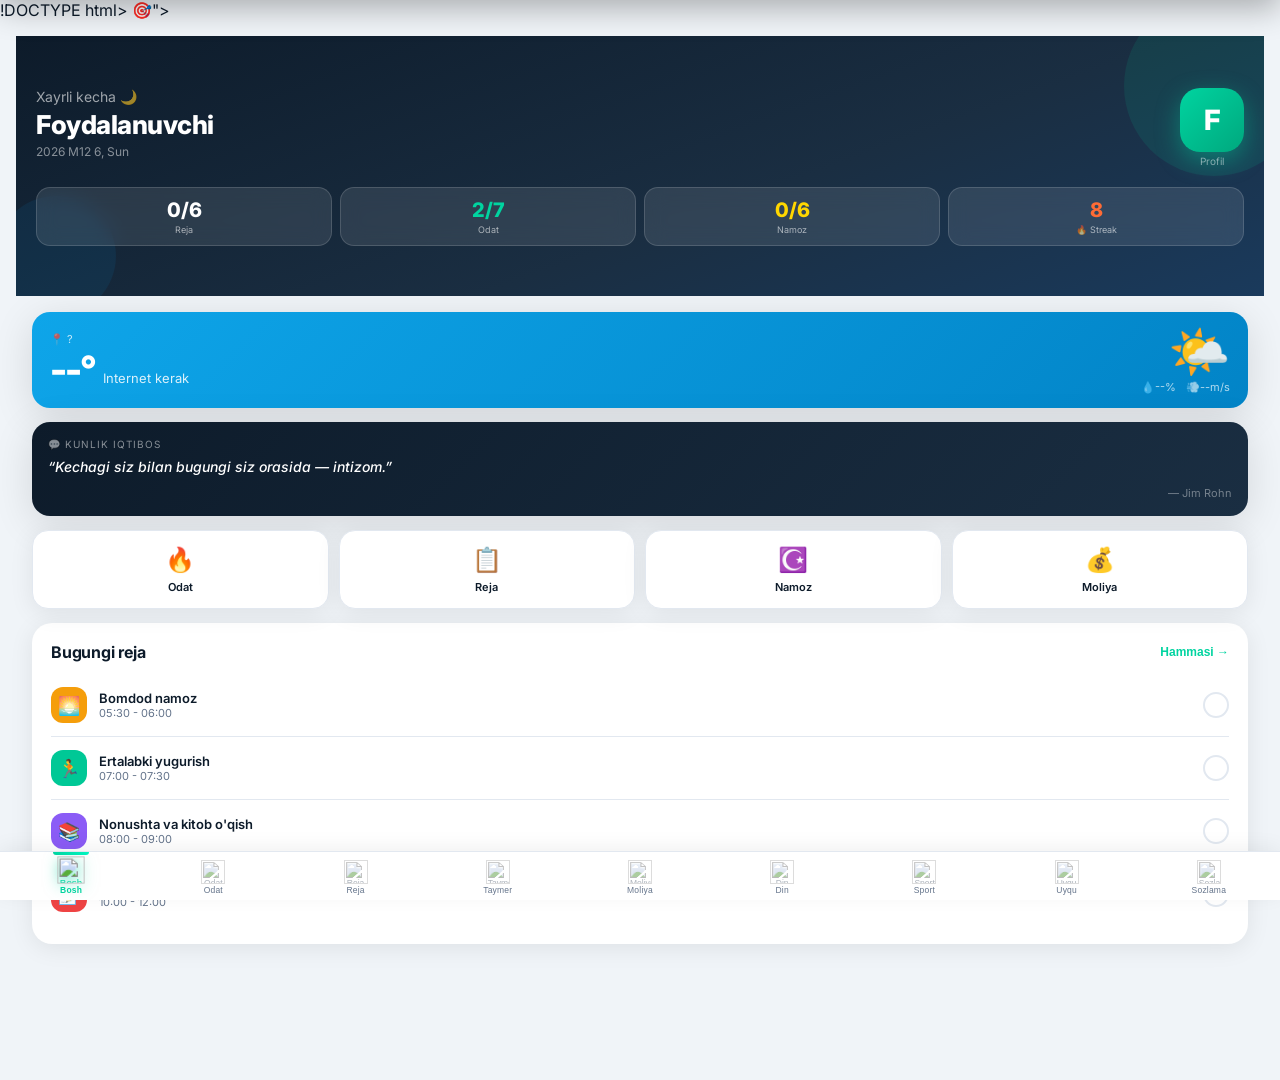
==== commit 98053ff9: "Update intizom_v3_15(2).html" ====
--- a/intizom_v3_15(2).html
+++ b/intizom_v3_15(2).html
@@ -1,4 +1,4 @@
-<!DOCTYPE html>
+!DOCTYPE html>
 <html lang="uz">
 <head>
 <meta charset="UTF-8">
@@ -2209,4 +2209,4 @@
 }
 </script>
 </body>
-</html>+</html>
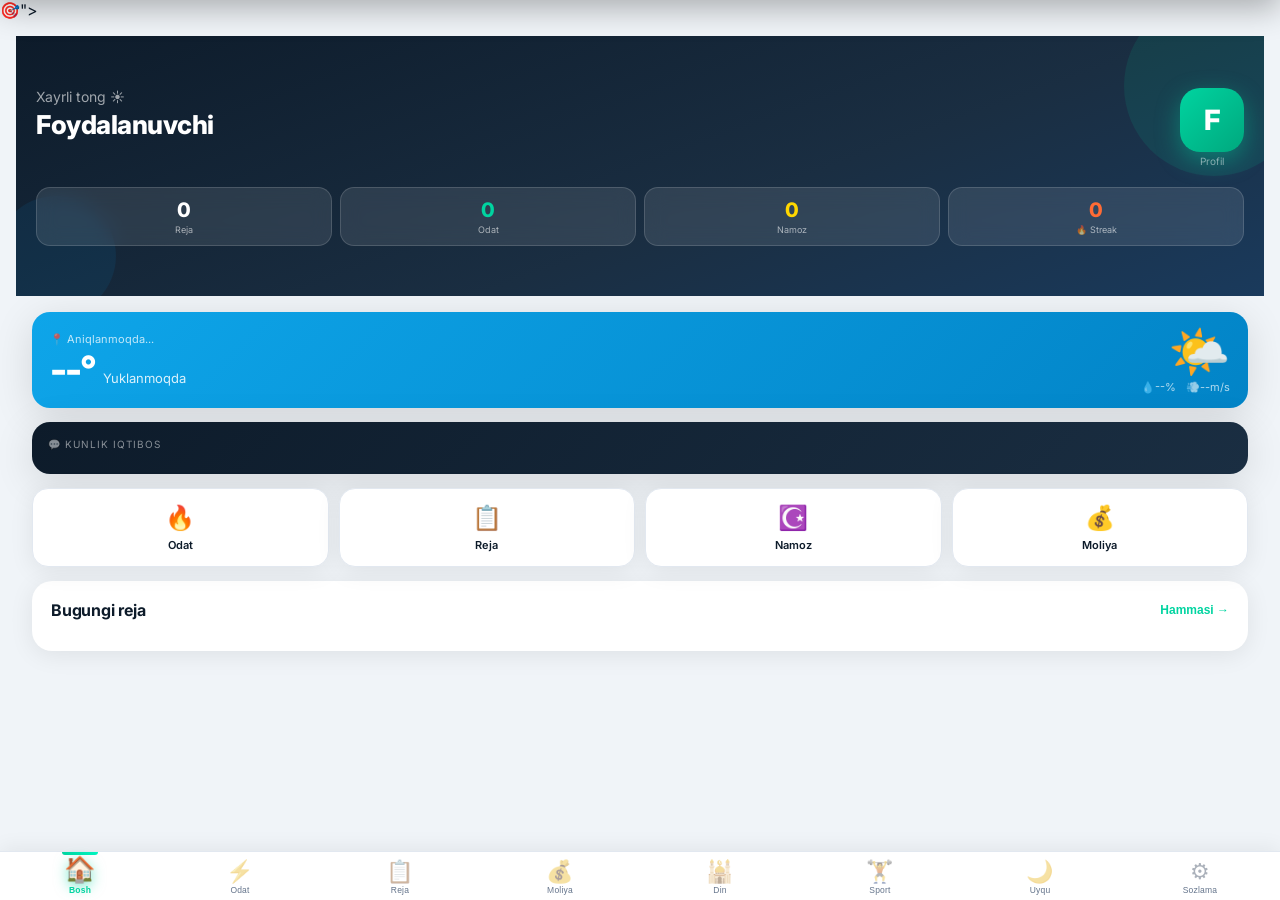
==== commit 4ebb3a14: "Add files via upload" ====
--- a/intizom_v3_15(2).html
+++ b/intizom_v3_15(2).html
@@ -1,4 +1,4 @@
-!DOCTYPE html>
+<!DOCTYPE html>
 <html lang="uz">
 <head>
 <meta charset="UTF-8">
@@ -6,6 +6,8 @@
 <link rel="manifest" href="[data-uri]">
 <meta name="viewport" content="width=device-width,initial-scale=1,maximum-scale=1,user-scalable=no">
 <title>Intizom</title>
+
+<style id="tema-style"></style>
 <style>
 @import url('https://fonts.googleapis.com/css2?family=Inter:wght@400;500;600;700;800&display=swap');
 *{margin:0;padding:0;box-sizing:border-box;-webkit-tap-highlight-color:transparent}
@@ -26,7 +28,7 @@
 /* BOTTOM NAV */
 .bottom-nav{position:fixed;bottom:0;left:0;right:0;background:var(--card);border-top:1px solid var(--bd);display:flex;z-index:200;padding-bottom:env(safe-area-inset-bottom);box-shadow:0 -4px 20px rgba(0,0,0,.06)}
 .nav-item{flex:1;display:flex;flex-direction:column;align-items:center;justify-content:center;gap:4px;padding:7px 2px 8px;font-size:9.5px;font-weight:600;color:var(--t2);background:none;border:none;cursor:pointer;transition:all .25s;min-width:0;position:relative}
-.nav-ico{width:24px;height:24px;object-fit:contain;transition:all .25s;opacity:.55;filter:grayscale(.3)}
+.nav-ico{width:24px;height:24px;display:flex;align-items:center;justify-content:center;transition:all .25s;opacity:.55;filter:grayscale(.3)}
 .nav-item span{line-height:1;letter-spacing:.2px;transition:all .25s}
 .nav-item.active{color:var(--g)}
 .nav-item.active .nav-ico{opacity:1;filter:none;transform:translateY(-2px) scale(1.15);filter:drop-shadow(0 3px 6px rgba(0,212,160,.5))}
@@ -198,39 +200,35 @@
 <!-- BOTTOM NAV -->
 <nav class="bottom-nav">
   <button class="nav-item active" id="nav-bosh" onclick="gotoPage('bosh',this)">
-    <img src="https://cdn.jsdelivr.net/npm/twemoji@14.0.2/assets/72x72/1f3e0.png" alt="Bosh" class="nav-ico">
+    <span class="nav-ico" style="font-size:22px;line-height:1">&#127968;</span>
     <span>Bosh</span>
   </button>
   <button class="nav-item" id="nav-odat" onclick="gotoPage('odat',this)">
-    <img src="https://cdn.jsdelivr.net/npm/twemoji@14.0.2/assets/72x72/26a1.png" alt="Odat" class="nav-ico">
+    <span class="nav-ico" style="font-size:22px;line-height:1">&#9889;</span>
     <span>Odat</span>
   </button>
   <button class="nav-item" id="nav-reja" onclick="gotoPage('reja',this)">
-    <img src="https://cdn.jsdelivr.net/npm/twemoji@14.0.2/assets/72x72/1f4cb.png" alt="Reja" class="nav-ico">
+    <span class="nav-ico" style="font-size:22px;line-height:1">&#128203;</span>
     <span>Reja</span>
   </button>
-  <button class="nav-item" id="nav-taymer" onclick="gotoPage('taymer',this)">
-    <img src="https://cdn.jsdelivr.net/npm/twemoji@14.0.2/assets/72x72/23f1.png" alt="Taymer" class="nav-ico">
-    <span>Taymer</span>
-  </button>
   <button class="nav-item" id="nav-moliya" onclick="gotoPage('moliya',this)">
-    <img src="https://cdn.jsdelivr.net/npm/twemoji@14.0.2/assets/72x72/1f4b0.png" alt="Moliya" class="nav-ico">
+    <span class="nav-ico" style="font-size:22px;line-height:1">&#128176;</span>
     <span>Moliya</span>
   </button>
   <button class="nav-item" id="nav-din" onclick="gotoPage('din',this)">
-    <img src="https://cdn.jsdelivr.net/npm/twemoji@14.0.2/assets/72x72/1f54c.png" alt="Din" class="nav-ico">
+    <span class="nav-ico" style="font-size:22px;line-height:1">&#128332;</span>
     <span>Din</span>
   </button>
   <button class="nav-item" id="nav-sport" onclick="gotoPage('sport',this)">
-    <img src="https://cdn.jsdelivr.net/npm/twemoji@14.0.2/assets/72x72/1f3cb.png" alt="Sport" class="nav-ico">
+    <span class="nav-ico" style="font-size:22px;line-height:1">&#127947;</span>
     <span>Sport</span>
   </button>
   <button class="nav-item" id="nav-uyqu" onclick="gotoPage('uyqu',this)">
-    <img src="https://cdn.jsdelivr.net/npm/twemoji@14.0.2/assets/72x72/1f319.png" alt="Uyqu" class="nav-ico">
+    <span class="nav-ico" style="font-size:22px;line-height:1">&#127769;</span>
     <span>Uyqu</span>
   </button>
   <button class="nav-item" id="nav-sozlama" onclick="gotoPage('sozlama',this)">
-    <img src="https://cdn.jsdelivr.net/npm/twemoji@14.0.2/assets/72x72/2699.png" alt="Sozlama" class="nav-ico">
+    <span class="nav-ico" style="font-size:22px;line-height:1">&#9881;</span>
     <span>Sozlama</span>
   </button>
 </nav>
@@ -349,6 +347,7 @@
     <div class="topbar-tabs">
       <button class="topbar-tab active" onclick="showRejaTab('bugun',this)">Bugun</button>
       <button class="topbar-tab" onclick="showRejaTab('shablon',this)">Shablon</button>
+      <button class="topbar-tab" onclick="showRejaTab('maqsad',this)">&#127919; Maqsadlar</button>
     </div>
   </div>
   <div style="padding:16px">
@@ -374,51 +373,6 @@
 </div>
 
 <!-- TAYMER -->
-<div id="page-taymer" class="page">
-  <div class="topbar"><div class="topbar-inner"><h2>⏱ Taymer</h2></div></div>
-  <div style="padding:16px">
-    <div style="display:flex;gap:8px;justify-content:center;margin-bottom:24px;flex-wrap:wrap">
-      <button class="topbar-tab active" style="color:rgba(255,255,255,.75)" onclick="setTMode('pom',this)">Pomodoro</button>
-      <button class="topbar-tab" style="color:rgba(255,255,255,.75)" onclick="setTMode('short',this)">Qisqa</button>
-      <button class="topbar-tab" style="color:rgba(255,255,255,.75)" onclick="setTMode('long',this)">Uzoq</button>
-    </div>
-    <div style="text-align:center;padding:8px 0">
-      <div class="timer-ring">
-        <svg width="240" height="240" viewBox="0 0 240 240"><defs><linearGradient id="tGrad" x1="0%" y1="0%" x2="100%" y2="100%"><stop offset="0%" style="stop-color:#00D4A0"/><stop offset="100%" style="stop-color:#00A8FF"/></linearGradient></defs>
-        <circle class="timer-circle-bg" cx="120" cy="120" r="108"/>
-        <circle class="timer-circle-fg" id="t-ring" cx="120" cy="120" r="108" stroke-dasharray="678.6" stroke-dashoffset="0"/></svg>
-        <div class="timer-inner">
-          <div id="t-display" style="font-size:54px;font-weight:800;color:#fff;letter-spacing:-3px;font-variant-numeric:tabular-nums">25:00</div>
-          <div id="t-label" style="font-size:13px;color:rgba(255,255,255,.5);margin-top:4px">Pomodoro</div>
-        </div>
-      </div>
-      <div style="display:flex;gap:16px;justify-content:center;margin-bottom:24px">
-        <button onclick="resetT()" style="width:56px;height:56px;border-radius:50%;background:var(--bd);color:var(--text);border:none;font-size:20px;cursor:pointer">↺</button>
-        <button id="t-play" onclick="toggleT()" style="width:64px;height:64px;border-radius:50%;background:linear-gradient(135deg,var(--navy),var(--nl));color:#fff;border:none;font-size:22px;cursor:pointer;box-shadow:0 6px 20px rgba(13,27,42,.35)">▶</button>
-        <button onclick="skipT()" style="width:56px;height:56px;border-radius:50%;background:var(--bd);color:var(--text);border:none;font-size:20px;cursor:pointer">⏭</button>
-      </div>
-    </div>
-    <div class="grid2">
-      <div class="card"><div style="font-size:13px;color:var(--t2)">Sessiyalar</div><div id="t-sess" style="font-size:32px;font-weight:800;color:var(--g)">0</div></div>
-      <div class="card"><div style="font-size:13px;color:var(--t2)">Daqiqalar</div><div id="t-total" style="font-size:32px;font-weight:800;color:var(--text)">0</div></div>
-    </div>
-    <!-- Fokus musiqa -->
-    <div class="card">
-      <div style="display:flex;justify-content:space-between;align-items:center;margin-bottom:12px">
-        <div class="sec-title" style="margin-bottom:0">🎵 Fokus musiqasi</div>
-        <div id="muz-st" style="font-size:12px;color:var(--t2)">To&#39;xtatilgan</div>
-      </div>
-      <div style="display:flex;gap:8px;flex-wrap:wrap">
-        <button onclick="playMuz('rain')" id="muz-rain" style="flex:1;min-width:60px;padding:10px 6px;border-radius:12px;border:2px solid var(--bd);background:var(--bg);font-size:13px;cursor:pointer;text-align:center">🌧️<br><small>Yomg&#39;ir</small></button>
-        <button onclick="playMuz('forest')" id="muz-forest" style="flex:1;min-width:60px;padding:10px 6px;border-radius:12px;border:2px solid var(--bd);background:var(--bg);font-size:13px;cursor:pointer;text-align:center">🌲<br><small>O&#39;rmon</small></button>
-        <button onclick="playMuz('waves')" id="muz-waves" style="flex:1;min-width:60px;padding:10px 6px;border-radius:12px;border:2px solid var(--bd);background:var(--bg);font-size:13px;cursor:pointer;text-align:center">🌊<br><small>To&#39;lqin</small></button>
-        <button onclick="playMuz('white')" id="muz-white" style="flex:1;min-width:60px;padding:10px 6px;border-radius:12px;border:2px solid var(--bd);background:var(--bg);font-size:13px;cursor:pointer;text-align:center">📻<br><small>Shovqin</small></button>
-        <button onclick="stopMuz()" style="flex:1;min-width:60px;padding:10px 6px;border-radius:12px;border:2px solid var(--red);background:rgba(244,63,94,.1);color:var(--red);font-size:13px;cursor:pointer;text-align:center">⏹️<br><small>To&#39;xtat</small></button>
-      </div>
-    </div>
-  </div>
-</div>
-
 <!-- MOLIYA -->
 <div id="page-moliya" class="page">
   <div class="topbar">
@@ -517,14 +471,44 @@
     <div id="sport-bugun">
       <div style="background:linear-gradient(135deg,#FF6B35,#F97316);border-radius:20px;padding:18px;margin-bottom:14px;box-shadow:var(--shadow-lg)">
         <div style="display:flex;justify-content:space-between">
-          <div><div style="font-size:12px;color:rgba(255,255,255,.7)">Kaloriya</div><div id="sp-kal" style="font-size:36px;font-weight:800;color:#fff">0</div><div style="font-size:11px;color:rgba(255,255,255,.6)">kcal</div></div>
+          <div><div style="font-size:12px;color:rgba(255,255,255,.7)">Kaloriya</div><div id="sp-kal-disp" style="font-size:36px;font-weight:800;color:#fff">0</div><div style="font-size:11px;color:rgba(255,255,255,.6)">kcal</div></div>
           <div style="text-align:right"><div style="font-size:12px;color:rgba(255,255,255,.7)">Mashqlar</div><div id="sp-cnt" style="font-size:36px;font-weight:800;color:#fff">0</div><div style="font-size:11px;color:rgba(255,255,255,.6)">ta</div></div>
         </div>
       </div>
+      <div class="card" style="margin-bottom:10px">
+        <div class="sec-title">&#127916; Bugungi tavsiya</div>
+        <div id="kun-mashq-card"><div class="empty">Yuklanmoqda...</div></div>
+      </div>
       <div class="card"><div class="sec-title">Bugungi mashqlar</div><div id="sport-list"></div></div>
     </div>
     <div id="sport-tarix" style="display:none"><div class="card"><div class="sec-title">Tarix</div><div id="sport-hist"></div></div></div>
     <div id="sport-vazn" style="display:none">
+      <div id="vazn-bmi-card" style="display:none;background:linear-gradient(135deg,#1a1a3e,#2d2d6b);border-radius:20px;padding:18px;margin-bottom:14px;box-shadow:var(--shadow-lg)">
+        <div style="display:grid;grid-template-columns:1fr 1fr 1fr;gap:10px;text-align:center">
+          <div>
+            <div style="font-size:11px;color:rgba(255,255,255,.6)">Hozirgi vazn</div>
+            <div id="vz-cur-disp" style="font-size:24px;font-weight:800;color:#fff">— kg</div>
+          </div>
+          <div>
+            <div style="font-size:11px;color:rgba(255,255,255,.6)">BMI</div>
+            <div id="vz-bmi-disp" style="font-size:24px;font-weight:800;color:#FFD700">—</div>
+            <div id="vz-bmi-disp-txt" style="font-size:10px;color:rgba(255,255,255,.6)"></div>
+          </div>
+          <div>
+            <div style="font-size:11px;color:rgba(255,255,255,.6)">Maqsad</div>
+            <div id="vz-maq-disp" style="font-size:24px;font-weight:800;color:#00D4A0">— kg</div>
+          </div>
+        </div>
+        <div id="vz-progress-wrap" style="display:none;margin-top:14px">
+          <div style="display:flex;justify-content:space-between;font-size:11px;color:rgba(255,255,255,.6);margin-bottom:6px">
+            <span>Boshlang&#39;ich</span><span id="vz-prog-pct">0%</span><span>Maqsad</span>
+          </div>
+          <div style="background:rgba(255,255,255,.15);border-radius:6px;height:8px">
+            <div id="vz-prog-bar" style="background:linear-gradient(90deg,#00D4A0,#00A8FF);height:8px;border-radius:6px;width:0%;transition:width .5s"></div>
+          </div>
+          <div id="vz-qoldi" style="font-size:12px;color:rgba(255,255,255,.7);margin-top:8px;text-align:center"></div>
+        </div>
+      </div>
       <div class="card">
         <div style="display:flex;justify-content:space-between;align-items:center;margin-bottom:14px">
           <div class="sec-title" style="margin-bottom:0">Vazn kuzatuvi</div>
@@ -616,8 +600,29 @@
     </div>
     <div class="card">
       <div class="sitem" onclick="openM('profil-modal')"><div class="sicon" style="background:rgba(0,212,160,.12)">👤</div><div style="flex:1"><div class="sec-title" style="margin-bottom:0;font-size:15px">Profil</div><div style="font-size:12px;color:var(--t2)">Ism, kasb, rasm</div></div><span style="color:var(--t2)">›</span></div>
-      <div class="sitem" onclick="toggleDark()"><div class="sicon" style="background:rgba(59,130,246,.12)">🌙</div><div style="flex:1"><div style="font-size:15px;font-weight:600">Tungi rejim</div><div id="dark-desc" style="font-size:12px;color:var(--t2)">Hozir: Kunduzgi</div></div><span style="color:var(--t2)">›</span></div>
-      <div class="sitem" onclick="openM('tsett-modal')"><div class="sicon" style="background:rgba(245,158,11,.12)">⏱</div><div style="flex:1"><div style="font-size:15px;font-weight:600">Taymer</div><div style="font-size:12px;color:var(--t2)">Pomodoro vaqti</div></div><span style="color:var(--t2)">›</span></div>
+      <div class="card" style="margin-bottom:12px">
+        <div class="sec-title">&#127912; Rang va tema</div>
+        <div style="margin-bottom:12px">
+          <div style="font-size:12px;color:var(--t2);margin-bottom:8px">Asosiy rang</div>
+          <div style="display:flex;gap:10px;flex-wrap:wrap">
+            <button onclick="setTema('yashil')" id="t-yashil" style="width:38px;height:38px;border-radius:50%;background:linear-gradient(135deg,#00D4A0,#00A87E);border:3px solid transparent;cursor:pointer;transition:all .2s" title="Yashil"></button>
+            <button onclick="setTema('kuk')" id="t-kuk" style="width:38px;height:38px;border-radius:50%;background:linear-gradient(135deg,#3B82F6,#2563EB);border:3px solid transparent;cursor:pointer;transition:all .2s" title="Ko'k"></button>
+            <button onclick="setTema('binafsha')" id="t-binafsha" style="width:38px;height:38px;border-radius:50%;background:linear-gradient(135deg,#8B5CF6,#7C3AED);border:3px solid transparent;cursor:pointer;transition:all .2s" title="Binafsha"></button>
+            <button onclick="setTema('sariq')" id="t-sariq" style="width:38px;height:38px;border-radius:50%;background:linear-gradient(135deg,#F59E0B,#D97706);border:3px solid transparent;cursor:pointer;transition:all .2s" title="To'q sariq"></button>
+            <button onclick="setTema('qizil')" id="t-qizil" style="width:38px;height:38px;border-radius:50%;background:linear-gradient(135deg,#EF4444,#DC2626);border:3px solid transparent;cursor:pointer;transition:all .2s" title="Qizil"></button>
+            <button onclick="setTema('pushti')" id="t-pushti" style="width:38px;height:38px;border-radius:50%;background:linear-gradient(135deg,#EC4899,#DB2777);border:3px solid transparent;cursor:pointer;transition:all .2s" title="Pushti"></button>
+          </div>
+        </div>
+        <div>
+          <div style="font-size:12px;color:var(--t2);margin-bottom:8px">Rejim</div>
+          <div style="display:flex;gap:8px">
+            <button onclick="setRejim('kunduz')" id="r-kunduz" style="flex:1;padding:10px;border-radius:12px;border:1.5px solid var(--bd);background:var(--bg);color:var(--text);font-size:13px;cursor:pointer">&#9728;&#65039; Kunduz</button>
+            <button onclick="setRejim('tun')" id="r-tun" style="flex:1;padding:10px;border-radius:12px;border:1.5px solid var(--bd);background:var(--bg);color:var(--text);font-size:13px;cursor:pointer">&#127769; Tun</button>
+            <button onclick="setRejim('avto')" id="r-avto" style="flex:1;padding:10px;border-radius:12px;border:1.5px solid var(--g);background:var(--g);color:#fff;font-size:13px;cursor:pointer">&#9881;&#65039; Avto</button>
+          </div>
+        </div>
+      </div>
+      <div class="sitem" onclick="toggleDark()"><div class="sicon" style="background:rgba(59,130,246,.12)">🌙</div><div style="flex:1"><div style="font-size:15px;font-weight:600">Tungi rejim</div><div id="dark-desc" style="font-size:12px;color:var(--t2)">Hozir: Kunduzgi</div></div><span style="color:var(--t2)">›</span></div><div style="flex:1"><div style="font-size:15px;font-weight:600">Taymer</div><div style="font-size:12px;color:var(--t2)">Pomodoro vaqti</div></div><span style="color:var(--t2)">›</span></div>
       <div class="sitem" onclick="gotoPage('hisobot',document.getElementById('nav-sozlama'))">
         <div class="sicon" style="background:rgba(59,130,246,.12)">&#128202;</div>
         <div style="flex:1"><div style="font-size:15px;font-weight:600">Haftalik hisobot</div><div style="font-size:12px;color:var(--t2)">Avtomatik xulosa</div></div>
@@ -628,6 +633,11 @@
         <div style="flex:1"><div style="font-size:15px;font-weight:600">Uyqu kuzatuvi</div><div style="font-size:12px;color:var(--t2)">Yotish va turish vaqtlari</div></div>
         <span style="color:var(--t2)">&#8250;</span>
       </div>
+      <div class="sitem" onclick="toggleNamozEsl()">
+        <div class="sicon" style="background:rgba(245,158,11,.12)">&#128276;</div>
+        <div style="flex:1"><div style="font-size:15px;font-weight:600">Namoz eslatmasi</div><div id="namoz-esl-desc" style="font-size:12px;color:var(--t2)">5 daqiqa oldin signal</div></div>
+        <span id="namoz-esl-toggle" style="font-size:13px;color:var(--g);font-weight:600">Yoqiq</span>
+      </div>
       <div class="sitem" onclick="openM('parol-modal')">
         <div class="sicon" style="background:rgba(239,68,68,.12)">&#128274;</div>
         <div style="flex:1"><div style="font-size:15px;font-weight:600">Parol himoya</div><div id="parol-desc" style="font-size:12px;color:var(--t2)">O&#39;rnatilmagan</div></div>
@@ -638,13 +648,60 @@
     </div>
     <div class="card" style="text-align:center;color:var(--t2);font-size:13px">
       <div style="font-size:28px;margin-bottom:8px">🎯</div>
-      <div style="font-weight:700;color:var(--text)">Intizom v3.0</div>
-      <div style="margin-top:4px">Odat · Reja · Taymer · Moliya · Din · Sport · Uyqu</div>
+      <button id="pwa-install-btn" onclick="installPWA()" style="display:none;width:100%;padding:11px;border-radius:12px;background:linear-gradient(135deg,var(--g),var(--gd));color:#fff;border:none;font-size:14px;font-weight:600;cursor:pointer;align-items:center;justify-content:center;gap:8px;margin-bottom:12px">&#128241; Ilovani o'rnatish</button>
+      <div style="font-weight:700;color:var(--text)">Intizom v3.1</div>
+      <div style="margin-top:4px">Odat · Reja · Moliya · Din · Sport · Uyqu</div>
     </div>
   </div>
 </div>
 
 <!-- MODALS -->
+<div class="moverlay" id="maqsad-modal">
+  <div class="modal">
+    <div class="mhandle"></div><div class="mtitle">&#127919; Maqsad qo&#39;shish</div>
+    <div style="display:grid;grid-template-columns:1fr 3fr;gap:10px">
+      <div class="igroup"><label class="ilabel">Emoji</label><input class="inp" id="mq-icon" placeholder="&#127919;" maxlength="2" style="text-align:center;font-size:22px"></div>
+      <div class="igroup"><label class="ilabel">Nomi</label><input class="inp" id="mq-name" placeholder="Masalan: Uy sotib olish"></div>
+    </div>
+    <div style="display:grid;grid-template-columns:1fr 1fr;gap:10px">
+      <div class="igroup"><label class="ilabel">Kategoriya</label>
+        <select class="sel" id="mq-kat">
+          <option value="moliya">&#128176; Moliya</option>
+          <option value="soglik">&#128170; Sog&#39;liq</option>
+          <option value="oila">&#128106; Oila</option>
+          <option value="kasb">&#128188; Kasb</option>
+          <option value="bilim">&#128218; Bilim</option>
+          <option value="sayohat">&#9992; Sayohat</option>
+          <option value="boshqa">&#127775; Boshqa</option>
+        </select>
+      </div>
+      <div class="igroup"><label class="ilabel">Muddat</label>
+        <select class="sel" id="mq-muddat">
+          <option value="1yil">1 yil</option>
+          <option value="3yil">3 yil</option>
+          <option value="5yil">5 yil</option>
+          <option value="ombod">Umrbod</option>
+        </select>
+      </div>
+    </div>
+    <div class="igroup"><label class="ilabel">Tavsif</label><input class="inp" id="mq-tavsif" placeholder="Bu maqsad haqida..."></div>
+    <div class="igroup"><label class="ilabel">Rasm (ixtiyoriy)</label>
+      <div onclick="document.getElementById('mq-img-inp').click()" id="mq-img-preview" style="width:100%;height:100px;border-radius:12px;border:2px dashed var(--bd);display:flex;align-items:center;justify-content:center;cursor:pointer;overflow:hidden;background:var(--bg)">
+        <span id="mq-img-txt" style="color:var(--t2);font-size:13px">&#128247; Rasm tanlash</span>
+        <img id="mq-img-show" style="display:none;width:100%;height:100%;object-fit:cover">
+      </div>
+      <input type="file" id="mq-img-inp" accept="image/*" style="display:none" onchange="loadMaqsadImg(this)">
+    </div>
+    <div class="igroup"><label class="ilabel">Holat</label>
+      <div style="display:flex;gap:8px">
+        <button id="mqs-orzu" onclick="setMaqsadHolat('orzu')" style="flex:1;padding:10px;border-radius:12px;border:2px solid #6366F1;background:#6366F1;color:#fff;font-size:12px;font-weight:600;cursor:pointer">&#128173; Orzu</button>
+        <button id="mqs-jarayon" onclick="setMaqsadHolat('jarayon')" style="flex:1;padding:10px;border-radius:12px;border:2px solid var(--bd);background:var(--bg);color:var(--t2);font-size:12px;cursor:pointer">&#128293; Jarayonda</button>
+        <button id="mqs-bajarildi" onclick="setMaqsadHolat('bajarildi')" style="flex:1;padding:10px;border-radius:12px;border:2px solid var(--bd);background:var(--bg);color:var(--t2);font-size:12px;cursor:pointer">&#9989; Bajarildi</button>
+      </div>
+    </div>
+    <div class="mactions"><button class="btn btn-out" onclick="closeM('maqsad-modal')">Bekor</button><button class="btn btn-g" onclick="addMaqsad()">Saqlash</button></div>
+  </div>
+</div>
 <div class="moverlay" id="profil-modal">
   <div class="modal">
     <div class="mhandle"></div>
@@ -755,7 +812,7 @@
     </div>
     <div style="display:grid;grid-template-columns:1fr 1fr;gap:10px">
       <div class="igroup"><label class="ilabel">Davomiylik (min)</label><input class="inp" type="number" id="sp-min" value="30" oninput="autoKal()"></div>
-      <div class="igroup"><label class="ilabel">Kaloriya</label><input class="inp" type="number" id="sp-kal" placeholder="200"></div>
+      <div class="igroup"><label class="ilabel">Kaloriya</label><input class="inp" type="number" id="sp-kal-inp" placeholder="200"></div>
     </div>
     <div class="igroup"><label class="ilabel">Izoh</label><input class="inp" id="sp-note" placeholder="5 km yugurdim..."></div>
     <div class="mactions"><button class="btn btn-out" onclick="closeM('sport-modal')">Bekor</button><button class="btn btn-g" onclick="addSport()">Qo&#39;shish</button></div>
@@ -764,8 +821,17 @@
 
 <div class="moverlay" id="vazn-modal">
   <div class="modal">
-    <div class="mhandle"></div><div class="mtitle">Vazn kiritish</div>
-    <div class="igroup"><label class="ilabel">Vazn (kg)</label><input class="inp" type="number" id="vz-kg" placeholder="70.5" step="0.1"></div>
+    <div class="mhandle"></div><div class="mtitle">&#9878; Vazn kiritish</div>
+    <div style="display:grid;grid-template-columns:1fr 1fr;gap:10px">
+      <div class="igroup"><label class="ilabel">Hozirgi vazn (kg)</label><input class="inp" type="number" id="vz-kg" placeholder="70.5" step="0.1" oninput="calcBMI()"></div>
+      <div class="igroup"><label class="ilabel">Bo&#39;y (sm)</label><input class="inp" type="number" id="vz-boy" placeholder="175" oninput="calcBMI()"></div>
+    </div>
+    <div id="vz-bmi-wrap" style="display:none;background:var(--bg);border-radius:12px;padding:12px;margin-bottom:12px;text-align:center">
+      <div style="font-size:11px;color:var(--t2)">BMI</div>
+      <div id="vz-bmi-val" style="font-size:28px;font-weight:800;color:var(--g)">—</div>
+      <div id="vz-bmi-txt" style="font-size:12px;color:var(--t2)"></div>
+    </div>
+    <div class="igroup"><label class="ilabel">Maqsad vazn (kg) — ixtiyoriy</label><input class="inp" type="number" id="vz-maqsad" placeholder="65" step="0.1"></div>
     <div class="mactions"><button class="btn btn-out" onclick="closeM('vazn-modal')">Bekor</button><button class="btn btn-g" onclick="addVazn()">Saqlash</button></div>
   </div>
 </div>
@@ -969,7 +1035,7 @@
 function getUyquData(){return S.g('i_uyqu')||[];}
 
 function setUyquSifat(s){
-  document.getElementById('uyqu-sifat').value=s;
+  document.getElementById('uy-sifat').value=s;
   ['yaxshi','oddiy','yomon'].forEach(t=>{
     const el=document.getElementById('us-'+t);
     if(el){el.style.borderColor='var(--bd)';el.style.background='var(--bg)';el.style.color='var(--t2)';}
@@ -980,10 +1046,10 @@
 }
 
 function addUyqu(){
-  const yot=document.getElementById('uyqu-yot').value;
-  const tur=document.getElementById('uyqu-tur').value;
-  const sana=document.getElementById('uyqu-sana').value||new Date().toISOString().split('T')[0];
-  const sifat=document.getElementById('uyqu-sifat').value;
+  const yot=document.getElementById('uy-yot').value;
+  const tur=document.getElementById('uy-tur').value;
+  const sana=document.getElementById('uy-sana').value||new Date().toISOString().split('T')[0];
+  const sifat=document.getElementById('uy-sifat').value;
   if(!yot||!tur)return;
   var yParts=yot.split(':');var yh=Number(yParts[0]),ym=Number(yParts[1]);
   var tParts=tur.split(':');var th=Number(tParts[0]),tm=Number(tParts[1]);
@@ -1072,7 +1138,7 @@
 }
 
 // Uyqu modal sana init
-const _uyquSana=document.getElementById('uyqu-sana');
+const _uyquSana=document.getElementById('uy-sana');
 if(_uyquSana)_uyquSana.value=new Date().toISOString().split('T')[0];
 
 // ===== PAROL HIMOYA =====
@@ -1096,7 +1162,7 @@
 function checkPin(){
   const saved=S.g('i_parol')||'';
   if(_pinVal===saved){
-    S.s('i_parol_ok',Date.now());closeM('parol-kirish-modal');_pinVal='';updatePinDots();
+    S.s('i_parol_ok',Date.now());sessionStorage.setItem('i_pin_session','1');closeM('parol-kirish-modal');_pinVal='';updatePinDots();
   }else{
     const el=document.getElementById('pin-error');if(el)el.style.display='block';
     _pinVal='';updatePinDots();
@@ -1118,7 +1184,7 @@
 }
 function removeParol(){
   confirmDel('Parolni o\'chirish?','Himoya olib tashlanadi','',function(){
-    S.s('i_parol','');
+    S.s('i_parol','');sessionStorage.removeItem('i_pin_session');
     const desc=document.getElementById('parol-desc');if(desc)desc.textContent='O\'rnatilmagan';
     const wrap=document.getElementById('parol-remove-wrap');if(wrap)wrap.style.display='none';
     closeM('parol-modal');
@@ -1126,13 +1192,19 @@
 }
 function checkParolOnLoad(){
   const p=S.g('i_parol')||'';
-  if(!p)return;
-  const last=S.g('i_parol_ok')||0;
-  if(Date.now()-last>30*60*1000){_pinVal='';updatePinDots();openM('parol-kirish-modal');}
   const desc=document.getElementById('parol-desc');if(desc&&p)desc.textContent='O\'rnatilgan';
   const wrap=document.getElementById('parol-remove-wrap');if(wrap&&p)wrap.style.display='block';
+  if(!p)return;
+  // Har safar sahifa yangi yuklanganida PIN so'ra
+  // sessionStorage orqali shu sessiyada kirganini tekshir
+  const sessionOk=sessionStorage.getItem('i_pin_session');
+  if(!sessionOk){
+    _pinVal='';updatePinDots();
+    setTimeout(function(){openM('parol-kirish-modal');},300);
+  }
 }
 setTimeout(()=>{try{checkParolOnLoad();}catch(e){console.error(e);}},600);
+setTimeout(function(){try{renderKunMashq();}catch(e){}},800);
 
 function showHisobotTab(tab,el){
   document.querySelectorAll('#page-hisobot .topbar-tab').forEach(t=>t.classList.remove('active'));
@@ -1484,11 +1556,17 @@
   S.s('i_reja',state.reja);renderReja();showNotif('📋 Tayyor!','Shablon bugunga qo\'llandi');
 }
 function showRejaTab(tab,el){
-  document.querySelectorAll('#page-reja .topbar-tab').forEach(t=>t.classList.remove('active'));
-  el.classList.add('active');
-  document.getElementById('reja-bugun').style.display=tab==='bugun'?'block':'none';
-  document.getElementById('reja-shablon').style.display=tab==='shablon'?'block':'none';
-  if(tab==='shablon')renderShablon();
+  document.querySelectorAll('#page-reja .topbar-tab').forEach(function(t){t.classList.remove('active');});
+  if(el)el.classList.add('active');
+  var bugun=document.getElementById('reja-bugun');
+  var shablon=document.getElementById('reja-shablon');
+  var maqsad=document.getElementById('reja-maqsad');
+  if(bugun)bugun.style.display=tab==='bugun'?'block':'none';
+  if(shablon)shablon.style.display=tab==='shablon'?'block':'none';
+  if(maqsad)maqsad.style.display=tab==='maqsad'?'block':'none';
+  var fab=document.getElementById('reja-fab');
+  if(fab)fab.onclick=tab==='maqsad'?function(){openM('maqsad-modal');}:function(){openRejaModal();};
+  if(tab==='maqsad')renderMaqsad();
 }
 function renderShablon(){
   const el=document.getElementById('shablon-list');
@@ -1866,11 +1944,11 @@
 }
 function autoKal(){
   const mins=parseInt(document.getElementById('sp-min').value)||30;
-  document.getElementById('sp-kal').value=Math.round((SP_KAL[_spType]||5)*mins);
+  document.getElementById('sp-kal-inp').value=Math.round((SP_KAL[_spType]||5)*mins);
 }
 function addSport(){
   const mins=parseInt(document.getElementById('sp-min').value)||0;
-  const kal=parseInt(document.getElementById('sp-kal').value)||0;
+  const kal=parseInt(document.getElementById('sp-kal-inp').value)||0;
   if(!mins)return;
   const today=new Date().toISOString().split('T')[0];
   if(!state.sport.bugun[today])state.sport.bugun[today]=[];
@@ -1884,11 +1962,18 @@
   renderSport();showNotif('💪 Barakalla!',item.icon+' '+mins+' daq · '+kal+' kcal!');
 }
 function addVazn(){
-  const kg=parseFloat(document.getElementById('vz-kg').value);if(!kg)return;
-  state.sport.vazn.unshift({kg,date:new Date().toISOString()});
+  var kg=parseFloat(document.getElementById('vz-kg').value);
+  if(!kg||kg<20||kg>300){showNotif('&#9888;&#65039; Xato','To'g'ri vazn kiriting');return;}
+  var boy=parseFloat(document.getElementById('vz-boy').value)||0;
+  var maqsad=parseFloat(document.getElementById('vz-maqsad').value)||0;
+  var bmi=boy>0?parseFloat((kg/(boy/100)/(boy/100)).toFixed(1)):0;
+  state.sport.vazn.unshift({kg:kg,boy:boy,maqsad:maqsad,bmi:bmi,date:new Date().toISOString()});
   if(state.sport.vazn.length>60)state.sport.vazn=state.sport.vazn.slice(0,60);
   S.s('i_sport',state.sport);closeM('vazn-modal');
-  document.getElementById('vz-kg').value='';renderSport();
+  document.getElementById('vz-kg').value='';
+  document.getElementById('vz-bmi-wrap').style.display='none';
+  renderSport();
+  showNotif('&#9878; Vazn saqlandi!',kg+' kg'+(bmi?' · BMI: '+bmi:''));
 }
 function delSport(id){
   const today=new Date().toISOString().split('T')[0];
@@ -1903,13 +1988,14 @@
   el.classList.add('active');
   ['bugun','tarix','vazn'].forEach(t=>document.getElementById('sport-'+t).style.display=t===tab?'block':'none');
   renderSport();
+  if(tab==='bugun')renderKunMashq();
 }
 function renderSport(){
   const today=new Date().toISOString().split('T')[0];
   const items=state.sport.bugun[today]||[];
   const totalKal=items.reduce((s,i)=>s+i.kal,0);
-  const k=document.getElementById('sp-kal-d')||document.getElementById('sp-kal');
-  document.getElementById('sp-kal').value=document.getElementById('sp-min').value?document.getElementById('sp-kal').value:'200';
+  const k=document.getElementById('sp-kal-disp');
+  document.getElementById('sp-kal-inp').value=document.getElementById('sp-min').value?document.getElementById('sp-kal-inp').value:'200';
   const spk=document.getElementById('sp-kal');if(spk&&!document.getElementById('sport-modal').classList.contains('open')){}
   document.getElementById('sp-kal')&&!0;
   const kEl=document.getElementById('sp-cnt');const kalEl=document.getElementById('sp-kal');
@@ -1935,14 +2021,55 @@
     if(!state.sport.tarix.length){hist.innerHTML='<div class="empty">Tarix yo\'q</div>';}
     else{hist.innerHTML=state.sport.tarix.slice(0,20).map(s=>'<div class="item"><div style="font-size:24px">'+s.icon+'</div><div style="flex:1"><div style="font-size:13px;font-weight:600">'+s.type+' · '+s.mins+' daq</div><div style="font-size:11px;color:var(--t2)">🔥 '+s.kal+' kcal · '+new Date(s.date).toLocaleDateString('uz-UZ')+'</div></div></div>').join('');}
   }
-  const vaznEl=document.getElementById('vazn-list');
+  var vaznEl=document.getElementById('vazn-list');
+  var vaznCard=document.getElementById('vazn-bmi-card');
   if(vaznEl){
-    if(!state.sport.vazn.length){vaznEl.innerHTML='<div class="empty">Vazn kiritilmagan</div>';}
+    if(!state.sport.vazn.length){
+      vaznEl.innerHTML='<div class="empty">Vazn kiritilmagan</div>';
+      if(vaznCard)vaznCard.style.display='none';
+    }
     else{
       const latest=state.sport.vazn[0],prev=state.sport.vazn[1];
       const diff=prev?(latest.kg-prev.kg):0;
-      vaznEl.innerHTML='<div style="text-align:center;padding:16px 0;margin-bottom:16px"><div style="font-size:48px;font-weight:800">'+latest.kg+'<span style="font-size:20px"> kg</span></div>'+(prev?'<div style="font-size:14px;color:'+(diff<0?'var(--g)':diff>0?'var(--red)':'var(--t2)')+'">'+Math.abs(diff).toFixed(1)+' kg '+(diff<0?'kamaydi':diff>0?'ko\'paydi':'o\'zgarmadi')+'</div>':'')+'<div style="font-size:12px;color:var(--t2);margin-top:4px">'+new Date(latest.date).toLocaleDateString('uz-UZ')+'</div></div>'+
-      state.sport.vazn.slice(0,10).map(v=>'<div class="item"><span style="color:var(--t2);font-size:13px">'+new Date(v.date).toLocaleDateString('uz-UZ')+'</span><span style="font-weight:700;margin-left:auto">'+v.kg+' kg</span></div>').join('');
+      // Update BMI card
+      if(vaznCard){
+        vaznCard.style.display='block';
+        var curDisp=document.getElementById('vz-cur-disp');
+        var bmiDisp=document.getElementById('vz-bmi-disp');
+        var bmiDispTxt=document.getElementById('vz-bmi-disp-txt');
+        var maqDisp=document.getElementById('vz-maq-disp');
+        if(curDisp)curDisp.textContent=latest.kg+' kg';
+        if(latest.bmi&&bmiDisp){
+          bmiDisp.textContent=latest.bmi;
+          var bc='#FFD700';var bt='';
+          if(latest.bmi<18.5){bc='#85B7EB';bt='Kam vazn';}
+          else if(latest.bmi<25){bc='#00C896';bt='Normal';}
+          else if(latest.bmi<30){bc='#F59E0B';bt='Ortiqcha';}
+          else{bc='#E24B4A';bt='Semizlik';}
+          bmiDisp.style.color=bc;
+          if(bmiDispTxt)bmiDispTxt.textContent=bt;
+        }
+        var maq=latest.maqsad||0;
+        if(maqDisp)maqDisp.textContent=maq?maq+' kg':'Belgilanmagan';
+        // Progress
+        var pwrap=document.getElementById('vz-progress-wrap');
+        if(maq&&state.sport.vazn.length>1&&pwrap){
+          var start=state.sport.vazn[state.sport.vazn.length-1].kg;
+          var cur=latest.kg;
+          var total=Math.abs(maq-start);
+          var done=Math.abs(cur-start);
+          var pct=total>0?Math.min(100,Math.round(done/total*100)):0;
+          var pb=document.getElementById('vz-prog-bar');
+          var pp=document.getElementById('vz-prog-pct');
+          var pq=document.getElementById('vz-qoldi');
+          if(pb)pb.style.width=pct+'%';
+          if(pp)pp.textContent=pct+'%';
+          if(pq)pq.textContent=Math.abs(cur-maq).toFixed(1)+' kg qoldi';
+          pwrap.style.display='block';
+        }
+      }
+      vaznEl.innerHTML='<div style="text-align:center;padding:12px 0;margin-bottom:12px"><div style="font-size:44px;font-weight:800">'+latest.kg+'<span style="font-size:20px"> kg</span></div>'+(prev?'<div style="font-size:14px;color:'+(diff<0?'var(--g)':diff>0?'var(--red)':'var(--t2)')+'">'+Math.abs(diff).toFixed(1)+' kg '+(diff<0?'&#11015; kamaydi':diff>0?'&#11014; ko\'paydi':'o\'zgarmadi')+'</div>':'')+'<div style="font-size:12px;color:var(--t2);margin-top:4px">'+new Date(latest.date).toLocaleDateString('uz-UZ')+'</div></div>'+
+      state.sport.vazn.slice(0,10).map(function(v){return '<div class="item"><span style="color:var(--t2);font-size:13px">'+new Date(v.date).toLocaleDateString('uz-UZ')+'</span><span style="font-weight:700;margin-left:auto">'+v.kg+' kg'+(v.bmi?' · BMI: '+v.bmi:'')+'</span></div>';}).join('');
     }
   }
 }
@@ -1960,6 +2087,14 @@
 function renderSozlama(){
   try{
     var p=state.profil||{name:'Foydalanuvchi',job:'',motto:'',avatar:''};
+  var curTema=S.g('i_tema')||'yashil';
+  var curRejim=S.g('i_rejim')||'avto';
+  updateTemaUI(curTema, curRejim);
+  var namozEslVal=S.g('i_namoz_esl');if(namozEslVal===null)namozEslVal=true;
+  var nelDesc=document.getElementById('namoz-esl-desc');
+  var nelTog=document.getElementById('namoz-esl-toggle');
+  if(nelDesc)nelDesc.textContent=namozEslVal?'5 daqiqa oldin signal':'O'chirilgan';
+  if(nelTog){nelTog.textContent=namozEslVal?'Yoqiq':'O'chiq';nelTog.style.color=namozEslVal?'var(--g)':'var(--red)';}
     var el;
     el=document.getElementById('s-name');if(el)el.textContent=p.name||'Foydalanuvchi';
     el=document.getElementById('s-job');if(el)el.textContent=p.job||'';
@@ -2199,14 +2334,429 @@
 
 
 <script>
-if('serviceWorker' in navigator){
+if('serviceWorker' in navigator && location.protocol !== 'file:'){
+  try{
   const swCode = atob('[base64]');
   const blob = new Blob([swCode], {type: 'application/javascript'});
   const swUrl = URL.createObjectURL(blob);
   navigator.serviceWorker.register(swUrl, {scope: './'})
     .then(r => console.log('SW registered'))
     .catch(e => console.log('SW error:', e));
-}
+  }catch(e){console.log('SW setup error:',e);}
+}
+
+// ===== MAQSADLAR =====
+var _maqFilter='barchasi';
+var _maqHolat='orzu';
+var MAQ_RANG={orzu:'#6366F1',jarayon:'#F59E0B',bajarildi:'#00C896'};
+var MAQ_KAT={moliya:'&#128176;',soglik:'&#128170;',oila:'&#128106;',kasb:'&#128188;',bilim:'&#128218;',sayohat:'&#9992;',boshqa:'&#127775;'};
+var MAQ_MUDDAT={'1yil':'1 yil','3yil':'3 yil','5yil':'5 yil','ombod':'Umrbod'};
+var MAQ_HOLAT={orzu:'&#128173; Orzu',jarayon:'&#128293; Jarayonda',bajarildi:'&#9989; Amalga oshdi'};
+
+function getMaqsadData(){return S.g('i_maqsad')||[];}
+
+function setMaqsadHolat(h){
+  _maqHolat=h;
+  ['orzu','jarayon','bajarildi'].forEach(function(t){
+    var el=document.getElementById('mqs-'+t);
+    if(!el)return;
+    if(t===h){el.style.borderColor=MAQ_RANG[h];el.style.background=MAQ_RANG[h];el.style.color='#fff';}
+    else{el.style.borderColor='var(--bd)';el.style.background='var(--bg)';el.style.color='var(--t2)';}
+  });
+}
+
+var _maqImg='';
+function loadMaqsadImg(inp){
+  var file=inp.files[0];if(!file)return;
+  var reader=new FileReader();
+  reader.onload=function(e){
+    _maqImg=e.target.result;
+    var show=document.getElementById('mq-img-show');
+    var txt=document.getElementById('mq-img-txt');
+    if(show){show.src=_maqImg;show.style.display='block';}
+    if(txt)txt.style.display='none';
+  };
+  reader.readAsDataURL(file);
+}
+function addMaqsad(){
+  var name=document.getElementById('mq-name').value.trim();
+  if(!name){showNotif('&#9888;&#65039; Xato','Nom kiriting!');return;}
+  var icon=document.getElementById('mq-icon').value||'&#127919;';
+  var kat=document.getElementById('mq-kat').value;
+  var muddat=document.getElementById('mq-muddat').value;
+  var tavsif=document.getElementById('mq-tavsif').value.trim();
+  var data=getMaqsadData();
+  data.unshift({id:Date.now(),name:name,icon:icon,kat:kat,muddat:muddat,tavsif:tavsif,holat:_maqHolat,img:_maqImg});
+  S.s('i_maqsad',data);
+  closeM('maqsad-modal');
+  document.getElementById('mq-name').value='';
+  document.getElementById('mq-icon').value='';
+  document.getElementById('mq-tavsif').value='';
+  var show=document.getElementById('mq-img-show');
+  var txt=document.getElementById('mq-img-txt');
+  if(show){show.src='';show.style.display='none';}
+  if(txt)txt.style.display='inline';
+  _maqImg='';
+  setMaqsadHolat('orzu');
+  renderMaqsad();
+  showNotif('&#127919; Maqsad saqlandi!',name);
+}
+
+function deleteMaqsad(id){
+  var data=getMaqsadData().filter(function(m){return m.id!==id;});
+  S.s('i_maqsad',data);
+  renderMaqsad();
+}
+
+function changeMaqsadHolat(id){
+  var data=getMaqsadData();
+  var m=data.find(function(x){return x.id===id;});
+  if(!m)return;
+  var order=['orzu','jarayon','bajarildi'];
+  var next=order[(order.indexOf(m.holat)+1)%3];
+  m.holat=next;
+  S.s('i_maqsad',data);
+  renderMaqsad();
+  showNotif('&#127919; Holat yangilandi!',MAQ_HOLAT[next]);
+}
+
+function filterMaqsad(f,el){
+  _maqFilter=f;
+  document.querySelectorAll('.maq-f').forEach(function(b){
+    b.style.background='var(--bg)';b.style.color='var(--t2)';b.style.borderColor='var(--bd)';
+  });
+  if(el){el.style.background='var(--g)';el.style.color='#fff';el.style.borderColor='var(--g)';}
+  renderMaqsad();
+}
+
+function renderMaqsad(){
+  var data=getMaqsadData();
+  var grid=document.getElementById('maq-grid');
+  if(!grid)return;
+  var orzu=data.filter(function(m){return m.holat==='orzu';}).length;
+  var jarayon=data.filter(function(m){return m.holat==='jarayon';}).length;
+  var bajarildi=data.filter(function(m){return m.holat==='bajarildi';}).length;
+  var total=data.length;
+  var pt=document.getElementById('maq-prog-t');
+  var pb=document.getElementById('maq-prog-b');
+  if(pt)pt.textContent=bajarildi+'/'+total;
+  if(pb)pb.style.width=(total?Math.round(bajarildi/total*100):0)+'%';
+  var oc=document.getElementById('maq-orzu-cnt');
+  var jc=document.getElementById('maq-jarayon-cnt');
+  var bc=document.getElementById('maq-bajarildi-cnt');
+  if(oc)oc.textContent=orzu;
+  if(jc)jc.textContent=jarayon;
+  if(bc)bc.textContent=bajarildi;
+  var filtered=_maqFilter==='barchasi'?data:data.filter(function(m){return m.holat===_maqFilter;});
+  if(!filtered.length){grid.innerHTML='<div class="empty" style="grid-column:1/-1">&#127919;<br><br>Maqsad yo'q</div>';return;}
+  grid.innerHTML=filtered.map(function(m){
+    var rang=MAQ_RANG[m.holat];
+    var imgHtml=m.img?'<div style="width:100%;height:90px;border-radius:10px;overflow:hidden;margin-bottom:8px"><img src="'+m.img+'" style="width:100%;height:100%;object-fit:cover"></div>':'';
+    return '<div style="background:var(--card);border-radius:16px;overflow:hidden;border:1.5px solid '+rang+'44;box-shadow:var(--shadow);cursor:pointer" onclick="changeMaqsadHolat('+m.id+')">'+
+      (m.img?'<div style="width:100%;height:90px;overflow:hidden;position:relative"><img src="'+m.img+'" style="width:100%;height:100%;object-fit:cover"><button onclick="event.stopPropagation();deleteMaqsad('+m.id+')" style="position:absolute;top:6px;right:6px;background:rgba(0,0,0,.5);border:none;color:#fff;border-radius:8px;width:24px;height:24px;cursor:pointer;font-size:14px">&times;</button></div>':'')+
+      '<div style="padding:12px">'+
+        (!m.img?'<div style="display:flex;justify-content:space-between;align-items:flex-start;margin-bottom:6px"><div style="font-size:24px">'+m.icon+'</div><button onclick="event.stopPropagation();deleteMaqsad('+m.id+')" style="background:rgba(244,63,94,.1);border:none;color:var(--red);border-radius:8px;width:24px;height:24px;cursor:pointer;font-size:14px">&times;</button></div>':'')+
+        '<div style="font-size:12px;font-weight:700;color:var(--text);margin-bottom:3px;line-height:1.3">'+m.name+'</div>'+
+        '<div style="font-size:10px;color:var(--t2);margin-bottom:6px">'+(MAQ_KAT[m.kat]||'')+' '+(MAQ_MUDDAT[m.muddat]||'')+'</div>'+
+        '<div style="background:'+rang+';color:#fff;border-radius:8px;padding:3px 8px;font-size:10px;font-weight:600;display:inline-block">'+MAQ_HOLAT[m.holat]+'</div>'+
+      '</div>'+
+    '</div>';
+  }).join('');
+}
+
+// ===== KUN MASHQLARI =====
+var HAFTA_MASHQ = [
+  {kun:'Dushanba', tur:'Umumiy badantarbiya', emoji:'&#127968;', muddat:'10 daqiqa', url:'https://www.youtube.com/watch?v=ml6cT4AZdqI', kanal:'Xfit'},
+  {kun:'Seshanba', tur:'Qorin mushaklari', emoji:'&#128170;', muddat:'10 daqiqa', url:'https://www.youtube.com/watch?v=DHD1-2P94DI', kanal:'Xfit'},
+  {kun:'Chorshanba', tur:'Kardio mashq', emoji:'&#10084;', muddat:'15 daqiqa', url:'https://www.youtube.com/watch?v=UItWltVZZmE', kanal:'Xfit'},
+  {kun:'Payshanba', tur:'Orqa va yelka', emoji:'&#128519;', muddat:'10 daqiqa', url:'https://www.youtube.com/watch?v=RFMxDfRCzl4', kanal:'Xfit'},
+  {kun:'Juma', tur:'Oyoq va dumba', emoji:'&#127939;', muddat:'15 daqiqa', url:'https://www.youtube.com/watch?v=UBMk30rjy0o', kanal:'Xfit'},
+  {kun:'Shanba', tur:'Stretching', emoji:'&#129728;', muddat:'10 daqiqa', url:'https://www.youtube.com/watch?v=g_tea8ZNk5A', kanal:'Xfit'},
+  {kun:'Yakshanba', tur:'Dam olish + yengil yoga', emoji:'&#129496;', muddat:'10 daqiqa', url:'https://www.youtube.com/watch?v=v7AYKMP6rOE', kanal:'Xfit'},
+];
+
+function renderKunMashq(){
+  var el=document.getElementById('kun-mashq-card');
+  if(!el)return;
+  var day=new Date().getDay();
+  var idx=day===0?6:day-1;
+  var m=HAFTA_MASHQ[idx];
+  el.innerHTML='<div style="display:flex;align-items:center;gap:12px">'+
+    '<div style="width:52px;height:52px;border-radius:14px;background:linear-gradient(135deg,#FF6B35,#F97316);display:flex;align-items:center;justify-content:center;font-size:26px;flex-shrink:0">'+m.emoji+'</div>'+
+    '<div style="flex:1">'+
+      '<div style="font-size:11px;color:var(--t2);margin-bottom:2px">&#128197; '+m.kun+' · '+m.muddat+'</div>'+
+      '<div style="font-size:14px;font-weight:700;color:var(--text);margin-bottom:4px">'+m.tur+'</div>'+
+      '<div style="font-size:11px;color:var(--t2)">'+m.kanal+'</div>'+
+    '</div>'+
+    '<a href="'+m.url+'" target="_blank" style="background:linear-gradient(135deg,#FF6B35,#F97316);color:#fff;border:none;border-radius:12px;padding:10px 14px;font-size:13px;font-weight:700;cursor:pointer;text-decoration:none;display:flex;align-items:center;gap:4px">&#9654; Ko&#39;r</a>'+
+  '</div>';
+}
+
+
+function calcBMI(){
+  var kg=parseFloat(document.getElementById('vz-kg').value)||0;
+  var boy=parseFloat(document.getElementById('vz-boy').value)||0;
+  var wrap=document.getElementById('vz-bmi-wrap');
+  if(!wrap)return;
+  if(kg>0&&boy>0){
+    var bmi=kg/(boy/100)/(boy/100);
+    var bmiVal=document.getElementById('vz-bmi-val');
+    var bmiTxt=document.getElementById('vz-bmi-txt');
+    var txt='',color='';
+    if(bmi<18.5){txt='Kam vazn';color='#85B7EB';}
+    else if(bmi<25){txt='Normal ✅';color='#00C896';}
+    else if(bmi<30){txt='Ortiqcha';color='#F59E0B';}
+    else{txt='Semizlik';color='#E24B4A';}
+    if(bmiVal){bmiVal.textContent=bmi.toFixed(1);bmiVal.style.color=color;}
+    if(bmiTxt)bmiTxt.textContent=txt;
+    wrap.style.display='block';
+  } else {
+    wrap.style.display='none';
+  }
+}
+
+
+// ===== ESLATMALAR TIZIMI =====
+var _eslatmaInt = null;
+var _eslatmaNotified = {};
+
+function beepSound(){
+  try{
+    var ctx=new(window.AudioContext||window.webkitAudioContext)();
+    var osc=ctx.createOscillator();
+    var gain=ctx.createGain();
+    osc.connect(gain);gain.connect(ctx.destination);
+    osc.frequency.value=880;osc.type='sine';
+    gain.gain.setValueAtTime(0.5,ctx.currentTime);
+    gain.gain.exponentialRampToValueAtTime(0.001,ctx.currentTime+0.8);
+    osc.start(ctx.currentTime);osc.stop(ctx.currentTime+0.8);
+  }catch(e){}
+  try{if(navigator.vibrate)navigator.vibrate([200,100,200]);}catch(e){}
+}
+
+function showEslatmaPopup(emoji, title, desc){
+  var existing=document.getElementById('eslatma-popup');
+  if(existing)existing.remove();
+  var el=document.createElement('div');
+  el.id='eslatma-popup';
+  el.style.cssText='position:fixed;top:20px;left:50%;transform:translateX(-50%);z-index:9999;background:var(--card);border:1.5px solid var(--g);border-radius:18px;padding:14px 18px;box-shadow:0 8px 32px rgba(0,0,0,.25);min-width:260px;max-width:320px;text-align:center;animation:slideDown .3s ease';
+  el.innerHTML='<div style="font-size:28px;margin-bottom:6px">'+emoji+'</div>'+
+    '<div style="font-size:15px;font-weight:700;color:var(--text);margin-bottom:3px">'+title+'</div>'+
+    '<div style="font-size:12px;color:var(--t2)">'+desc+'</div>'+
+    '<button onclick="this.parentElement.remove()" style="margin-top:10px;background:var(--g);color:#fff;border:none;border-radius:10px;padding:6px 20px;font-size:13px;font-weight:600;cursor:pointer">OK</button>';
+  document.body.appendChild(el);
+  setTimeout(function(){if(el.parentElement)el.remove();},8000);
+}
+
+function checkEslatmalar(){
+  var now=new Date();
+  var h=now.getHours();var m=now.getMinutes();
+  var timeStr=(h<10?'0':'')+h+':'+(m<10?'0':'')+m;
+  var key=timeStr;
+
+  // Reja eslatmalari
+  var today=now.toISOString().split('T')[0];
+  var rejaData=S.g('i_reja')||[];
+  rejaData.forEach(function(item){
+    if(item.signal&&item.signal>0){
+      var startParts=item.start.split(':');
+      var itemH=parseInt(startParts[0]);var itemM=parseInt(startParts[1]);
+      var alertM=itemH*60+itemM-item.signal;
+      var alertH=Math.floor(alertM/60);alertM=alertM%60;
+      if(alertH<0){alertH=0;alertM=0;}
+      var alertStr=(alertH<10?'0':'')+alertH+':'+(alertM<10?'0':'')+alertM;
+      var notifKey='reja-'+item.id+'-'+today+'-'+alertStr;
+      if(timeStr===alertStr&&!_eslatmaNotified[notifKey]){
+        _eslatmaNotified[notifKey]=true;
+        beepSound();
+        showEslatmaPopup(item.icon||'&#128203;',item.name,item.signal+' daqiqadan boshlanadi · '+item.start);
+      }
+    }
+  });
+
+  // Namoz eslatmalari
+  var namozEsl=S.g('i_namoz_esl');
+  if(namozEsl===null)namozEsl=true;
+  if(namozEsl){
+    try{
+      var vaqtlar=calcNamozVaqtlari(now);
+      var namozlar=['bomdod','peshin','asr','shom','xufton'];
+      namozlar.forEach(function(n){
+        var vaqt=vaqtlar[n];
+        if(!vaqt)return;
+        var parts=vaqt.split(':');
+        var nh=parseInt(parts[0]);var nm=parseInt(parts[1]);
+        var alertM2=nh*60+nm-5;
+        var alertH2=Math.floor(alertM2/60);alertM2=alertM2%60;
+        if(alertH2<0)return;
+        var alertStr2=(alertH2<10?'0':'')+alertH2+':'+(alertM2<10?'0':'')+alertM2;
+        var notifKey2='namoz-'+n+'-'+today;
+        if(timeStr===alertStr2&&!_eslatmaNotified[notifKey2]){
+          _eslatmaNotified[notifKey2]=true;
+          var namozIcons={bomdod:'&#127749;',peshin:'&#9728;&#65039;',asr:'&#127748;&#65039;',shom:'&#127750;',xufton:'&#127747;'};
+          var nomlar={bomdod:'Bomdod',peshin:'Peshin',asr:'Asr',shom:'Sho'm',xufton:'Xufton'};
+          beepSound();
+          showEslatmaPopup(namozIcons[n]||'&#128332;',nomlar[n]+' namozi',vaqt+' da · 5 daqiqa qoldi');
+        }
+      });
+    }catch(e){}
+  }
+}
+
+// Add slide animation
+var styleEl=document.createElement('style');
+styleEl.textContent='@keyframes slideDown{from{opacity:0;transform:translateX(-50%) translateY(-20px)}to{opacity:1;transform:translateX(-50%) translateY(0)}}';
+document.head.appendChild(styleEl);
+
+// Start checker every minute
+function startEslatmaChecker(){
+  if(_eslatmaInt)clearInterval(_eslatmaInt);
+  _eslatmaInt=setInterval(checkEslatmalar,60000);
+  checkEslatmalar();
+}
+setTimeout(startEslatmaChecker, 1500);
+
+function toggleNamozEsl(){
+  var cur=S.g('i_namoz_esl');
+  if(cur===null)cur=true;
+  var next=!cur;
+  S.s('i_namoz_esl',next);
+  var desc=document.getElementById('namoz-esl-desc');
+  var tog=document.getElementById('namoz-esl-toggle');
+  if(desc)desc.textContent=next?'5 daqiqa oldin signal':'O'chirilgan';
+  if(tog){tog.textContent=next?'Yoqiq':'O'chiq';tog.style.color=next?'var(--g)':'var(--red)';}
+  showNotif(next?'&#128276; Namoz eslatmasi yoqildi':'&#128277; Namoz eslatmasi o'chirildi','');
+}
+
+
+// ===== TEMA TIZIMI =====
+var TEMALAR = {
+  yashil:  {g:'#00D4A0',gd:'#00A87E',g2:'#00F5C0',shadow:'rgba(0,212,160,.35)'},
+  kuk:     {g:'#3B82F6',gd:'#2563EB',g2:'#60A5FA',shadow:'rgba(59,130,246,.35)'},
+  binafsha:{g:'#8B5CF6',gd:'#7C3AED',g2:'#A78BFA',shadow:'rgba(139,92,246,.35)'},
+  sariq:   {g:'#F59E0B',gd:'#D97706',g2:'#FCD34D',shadow:'rgba(245,158,11,.35)'},
+  qizil:   {g:'#EF4444',gd:'#DC2626',g2:'#F87171',shadow:'rgba(239,68,68,.35)'},
+  pushti:  {g:'#EC4899',gd:'#DB2777',g2:'#F472B6',shadow:'rgba(236,72,153,.35)'},
+};
+
+function applyTema(tema, rejim){
+  var t=TEMALAR[tema]||TEMALAR.yashil;
+  var dark=rejim==='tun'||(rejim==='avto'&&window.matchMedia('(prefers-color-scheme:dark)').matches);
+  var root=document.documentElement;
+  root.style.setProperty('--g',t.g);
+  var tcMeta=document.getElementById('theme-color-meta');
+  if(tcMeta)tcMeta.setAttribute('content',t.g);
+  root.style.setProperty('--gd',t.gd);
+  root.style.setProperty('--g2',t.g2);
+  if(dark){
+    root.style.setProperty('--bg','#0D1B2A');
+    root.style.setProperty('--card','#1A2E42');
+    root.style.setProperty('--text','#F0F4F8');
+    root.style.setProperty('--t2','#94A3B8');
+    root.style.setProperty('--bd','#243547');
+    root.style.setProperty('--navy','#070F18');
+    root.style.setProperty('--nl','#0D1B2A');
+  } else {
+    root.style.setProperty('--bg','#F0F4F8');
+    root.style.setProperty('--card','#FFFFFF');
+    root.style.setProperty('--text','#0D1B2A');
+    root.style.setProperty('--t2','#64748B');
+    root.style.setProperty('--bd','#E2E8F0');
+    root.style.setProperty('--navy','#0D1B2A');
+    root.style.setProperty('--nl','#1A2E42');
+  }
+  // Update dynamic shadow colors
+  var teStyle=document.getElementById('tema-style');
+  if(teStyle){
+    teStyle.textContent='.btn-g{background:linear-gradient(135deg,'+t.g+','+t.gd+') !important;box-shadow:0 4px 15px '+t.shadow+' !important}'+
+      '.fab{background:linear-gradient(135deg,'+t.g+','+t.gd+') !important;box-shadow:0 6px 24px '+t.shadow+' !important}'+
+      '.topbar-tab.active{background:'+t.g+' !important;border-color:'+t.g+' !important}'+
+      '.nav-item.active{color:'+t.g+' !important}'+
+      '.nav-item.active::after{background:linear-gradient(90deg,'+t.g+','+t.g2+') !important}'+
+      '.check.done{background:linear-gradient(135deg,'+t.g+','+t.gd+') !important}';
+  }
+  updateTemaUI(tema, rejim);
+}
+
+function updateTemaUI(tema, rejim){
+  Object.keys(TEMALAR).forEach(function(k){
+    var el=document.getElementById('t-'+k);
+    if(el)el.style.borderColor=k===tema?'var(--text)':'transparent';
+  });
+  ['kunduz','tun','avto'].forEach(function(r){
+    var el=document.getElementById('r-'+r);
+    if(!el)return;
+    if(r===rejim){el.style.background='var(--g)';el.style.color='#fff';el.style.borderColor='var(--g)';}
+    else{el.style.background='var(--bg)';el.style.color='var(--text)';el.style.borderColor='var(--bd)';}
+  });
+}
+
+function setTema(tema){
+  var rejim=S.g('i_rejim')||'avto';
+  S.s('i_tema',tema);
+  applyTema(tema, rejim);
+  showNotif('&#127912; Rang o'zgartirildi!','');
+}
+
+function setRejim(rejim){
+  var tema=S.g('i_tema')||'yashil';
+  S.s('i_rejim',rejim);
+  applyTema(tema, rejim);
+  showNotif(rejim==='tun'?'&#127769; Tun rejimi':rejim==='kunduz'?'&#9728;&#65039; Kunduz rejimi':'&#9881;&#65039; Avto rejim','');
+}
+
+function initTema(){
+  var tema=S.g('i_tema')||'yashil';
+  var rejim=S.g('i_rejim')||'avto';
+  applyTema(tema, rejim);
+}
+
+// Also update toggleDark to use new system
+function toggleDark(){
+  var rejim=S.g('i_rejim')||'avto';
+  var next=rejim==='tun'?'kunduz':'tun';
+  setRejim(next);
+  var desc=document.getElementById('dark-desc');
+  if(desc)desc.textContent='Hozir: '+(next==='tun'?'Tungi':'Kunduzgi');
+}
+
+// Listen for system dark mode changes
+if(window.matchMedia){
+  window.matchMedia('(prefers-color-scheme:dark)').addEventListener('change',function(){
+    var rejim=S.g('i_rejim')||'avto';
+    if(rejim==='avto'){
+      var tema=S.g('i_tema')||'yashil';
+      applyTema(tema,'avto');
+    }
+  });
+}
+
+setTimeout(function(){try{initTema();}catch(e){}},100);
+
+
+// ===== PWA INSTALL PROMPT =====
+var _deferredPrompt = null;
+window.addEventListener('beforeinstallprompt', function(e){
+  e.preventDefault();
+  _deferredPrompt = e;
+  var btn = document.getElementById('pwa-install-btn');
+  if(btn) btn.style.display = 'flex';
+});
+window.addEventListener('appinstalled', function(){
+  _deferredPrompt = null;
+  var btn = document.getElementById('pwa-install-btn');
+  if(btn) btn.style.display = 'none';
+  showNotif('&#127919; Intizom o'rnatildi!', 'Uy ekranida topasiz');
+});
+function installPWA(){
+  if(_deferredPrompt){
+    _deferredPrompt.prompt();
+    _deferredPrompt.userChoice.then(function(r){
+      _deferredPrompt = null;
+    });
+  }
+}
+
 </script>
 </body>
-</html>
+</html>
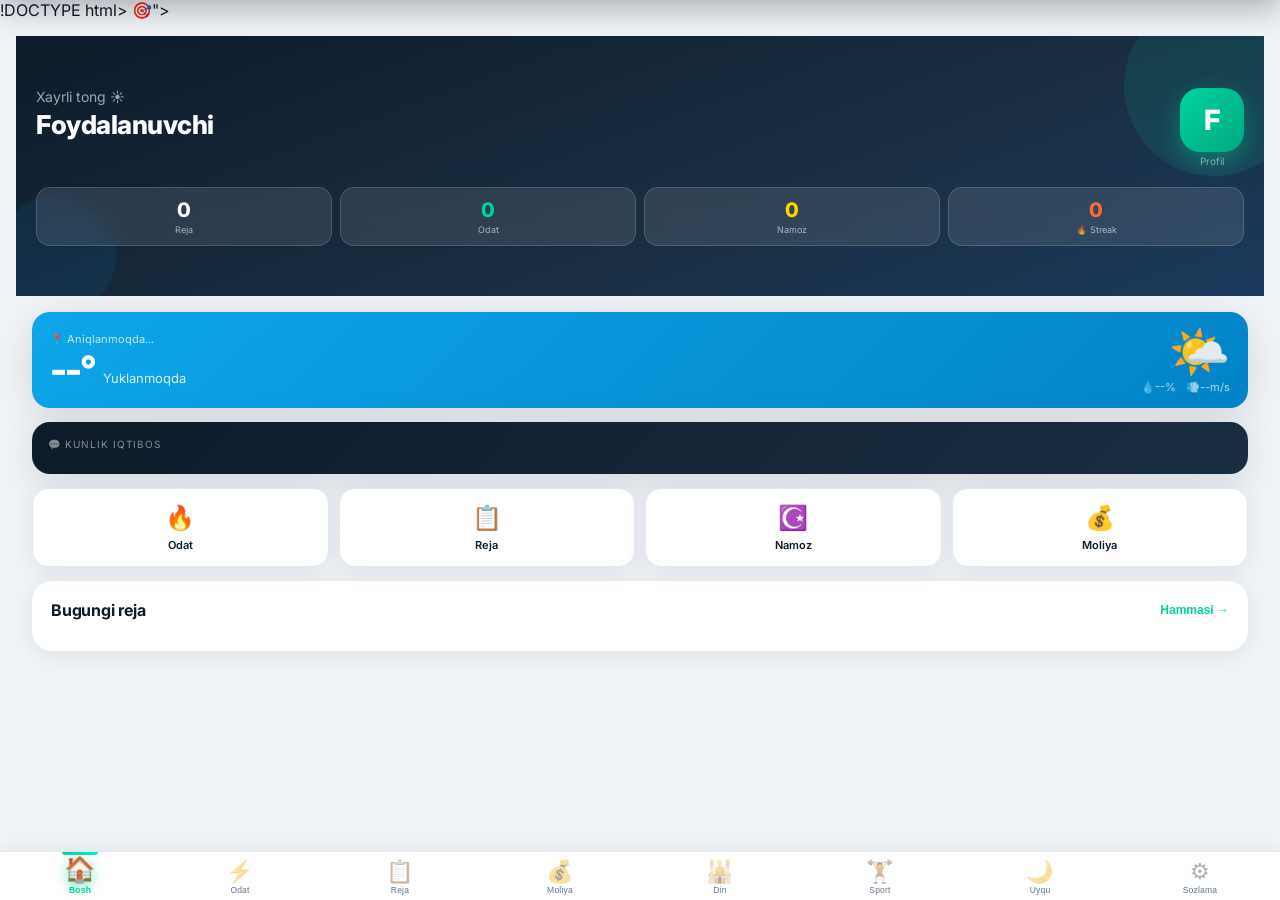
==== commit da5e2f58: "Update intizom_v3_15(2).html" ====
--- a/intizom_v3_15(2).html
+++ b/intizom_v3_15(2).html
@@ -1,4 +1,4 @@
-<!DOCTYPE html>
+!DOCTYPE html>
 <html lang="uz">
 <head>
 <meta charset="UTF-8">
@@ -2759,4 +2759,4 @@
 
 </script>
 </body>
-</html>+</html>
